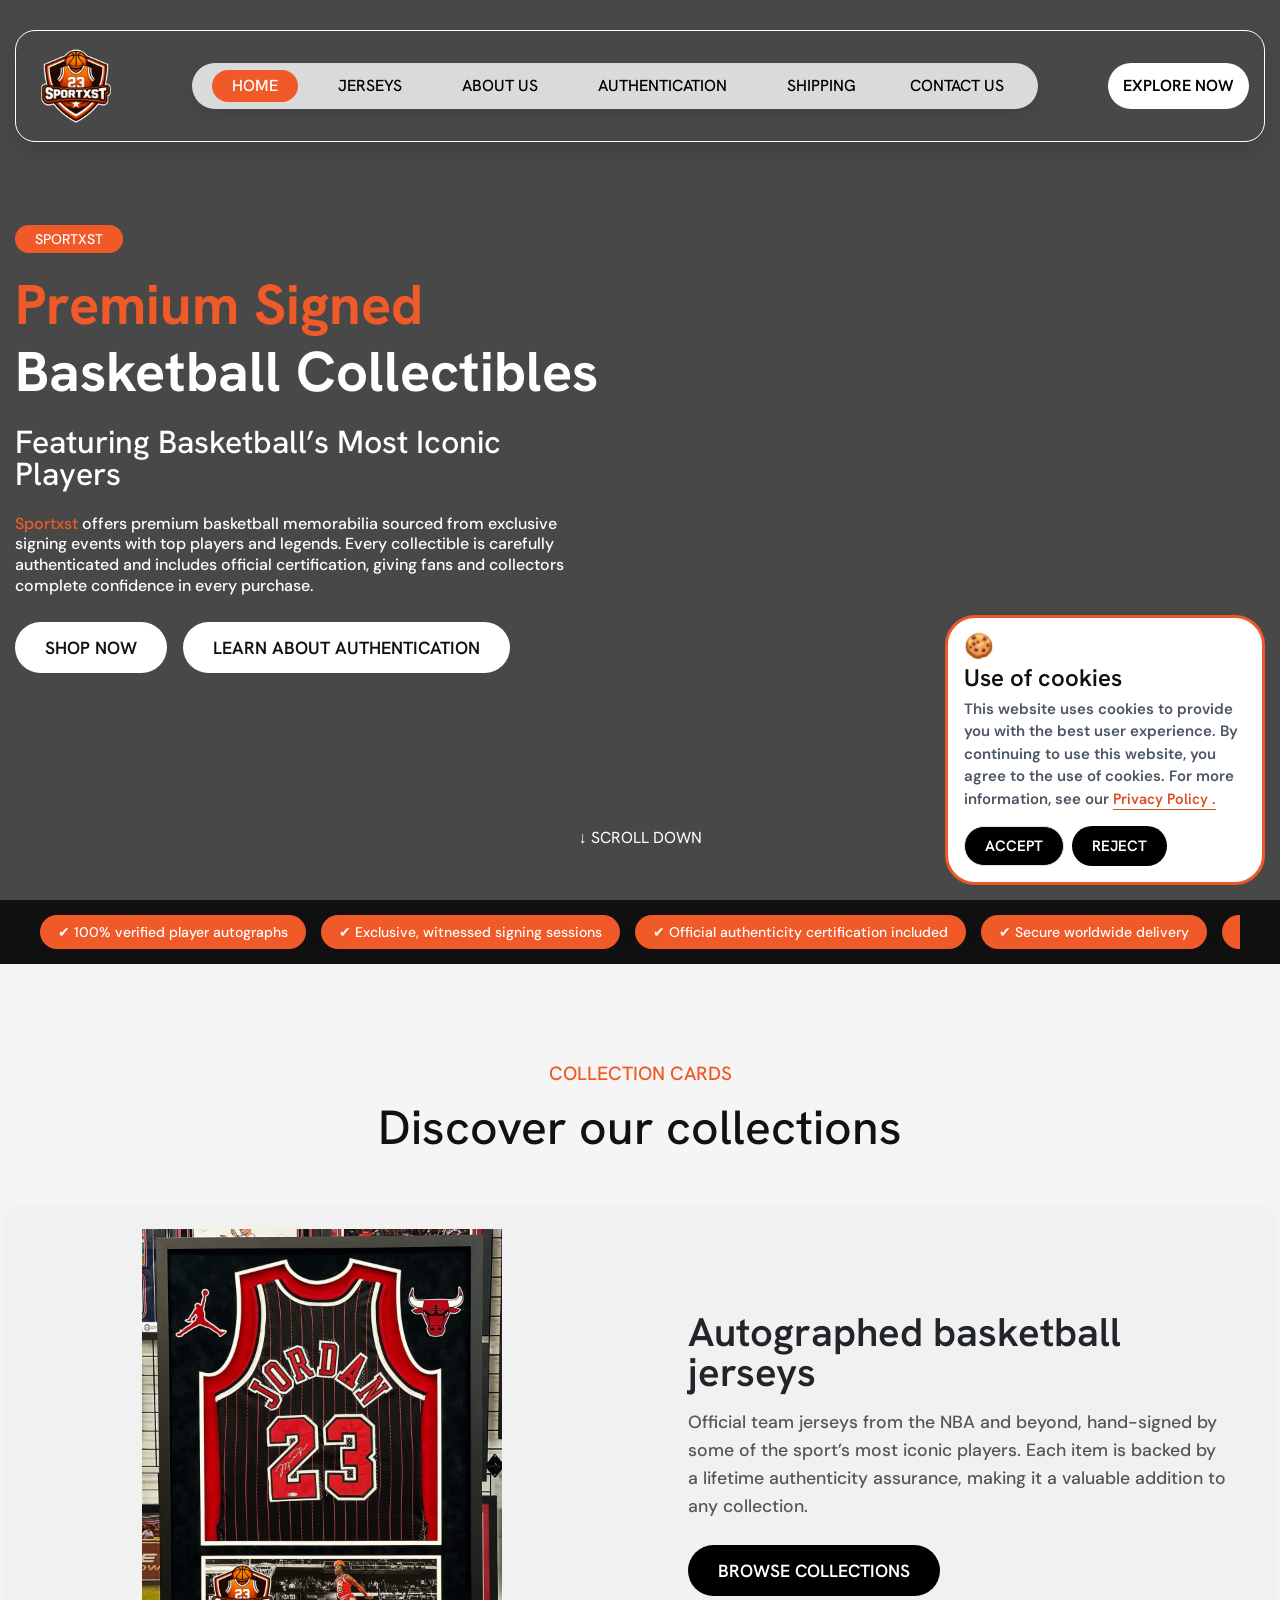
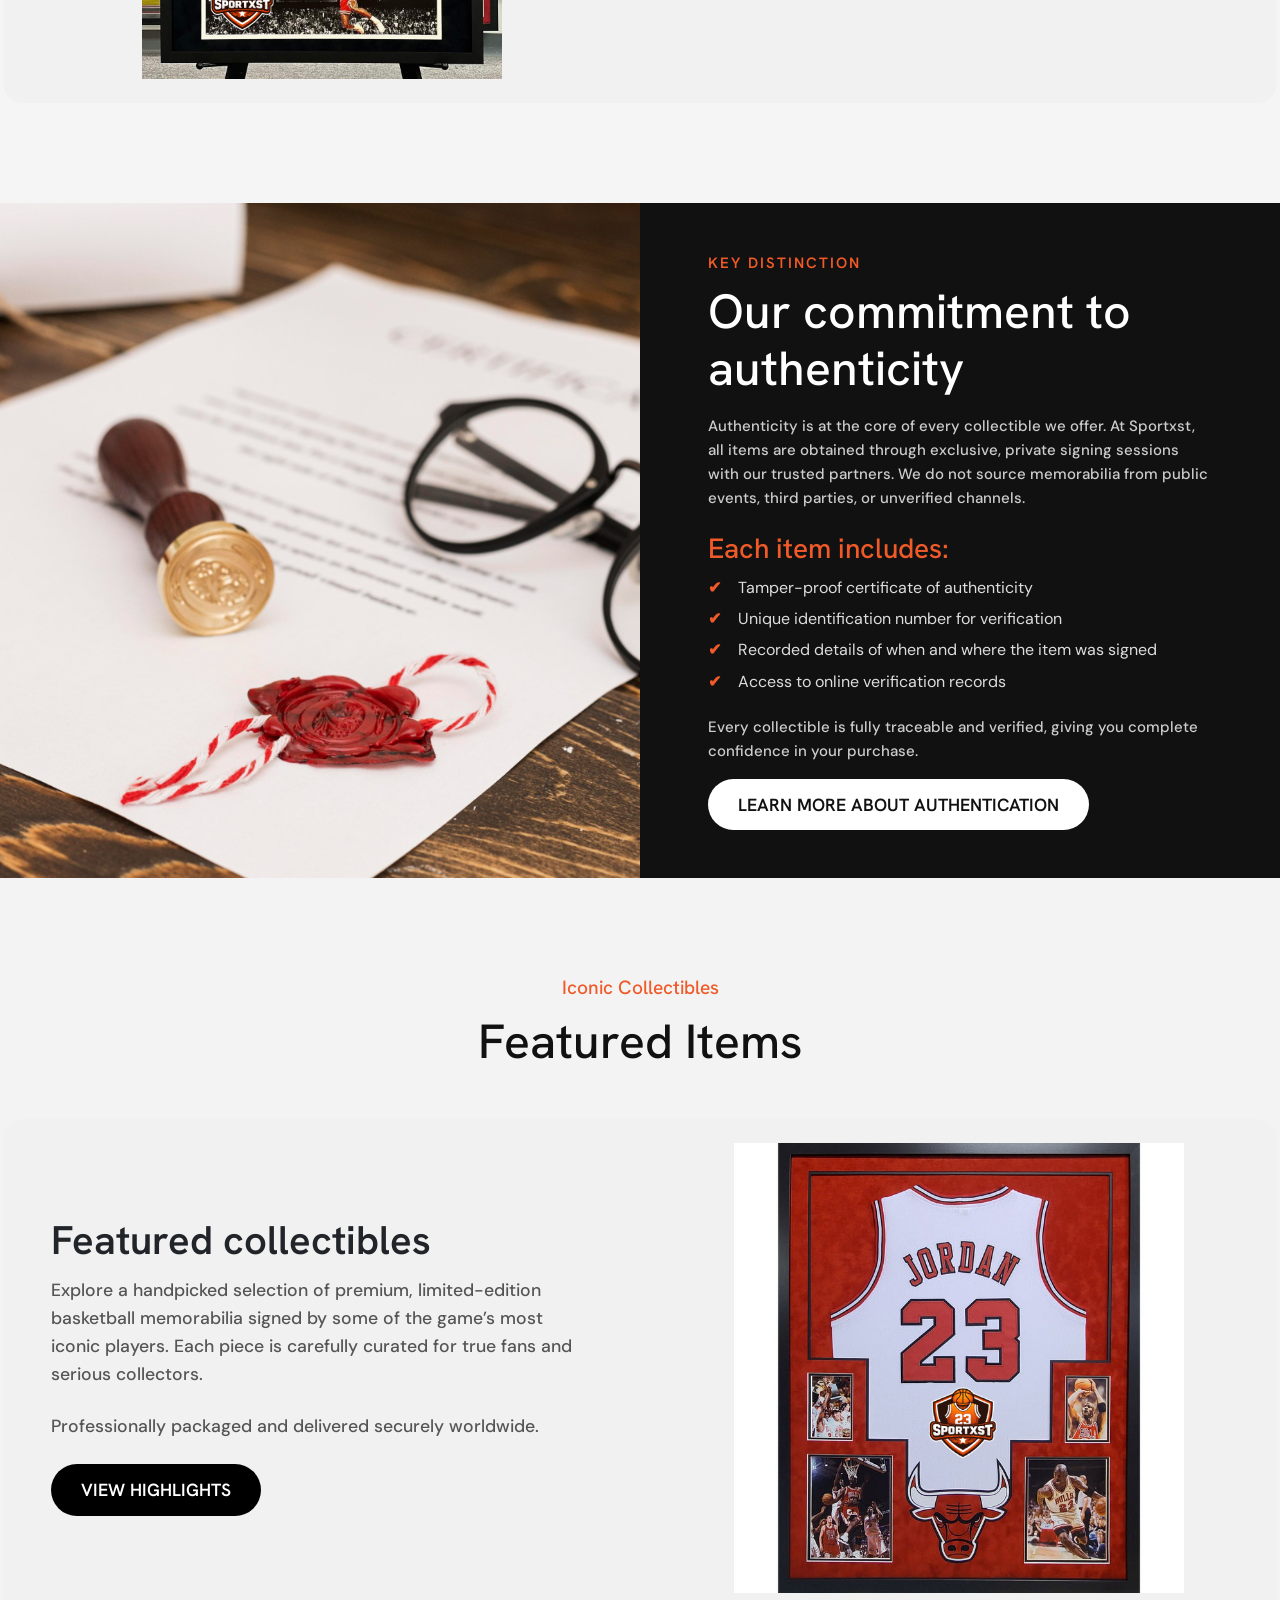
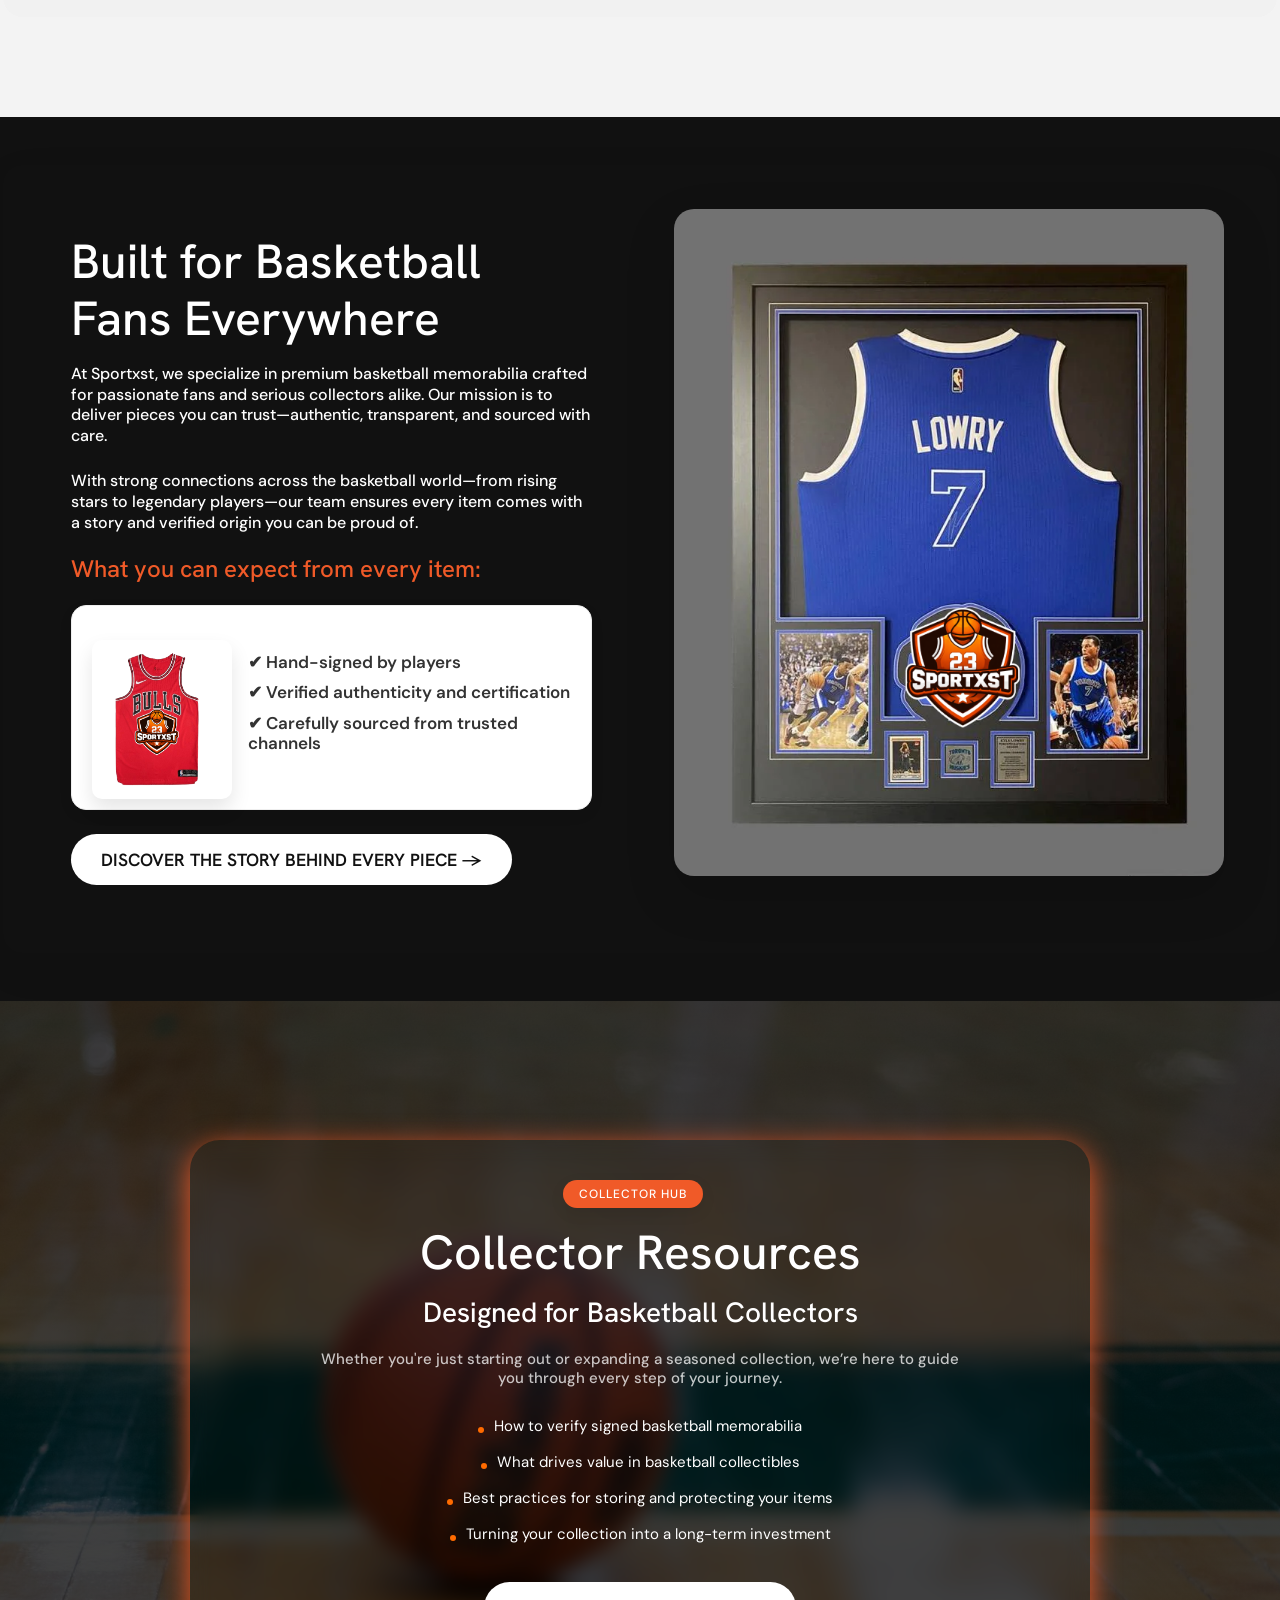
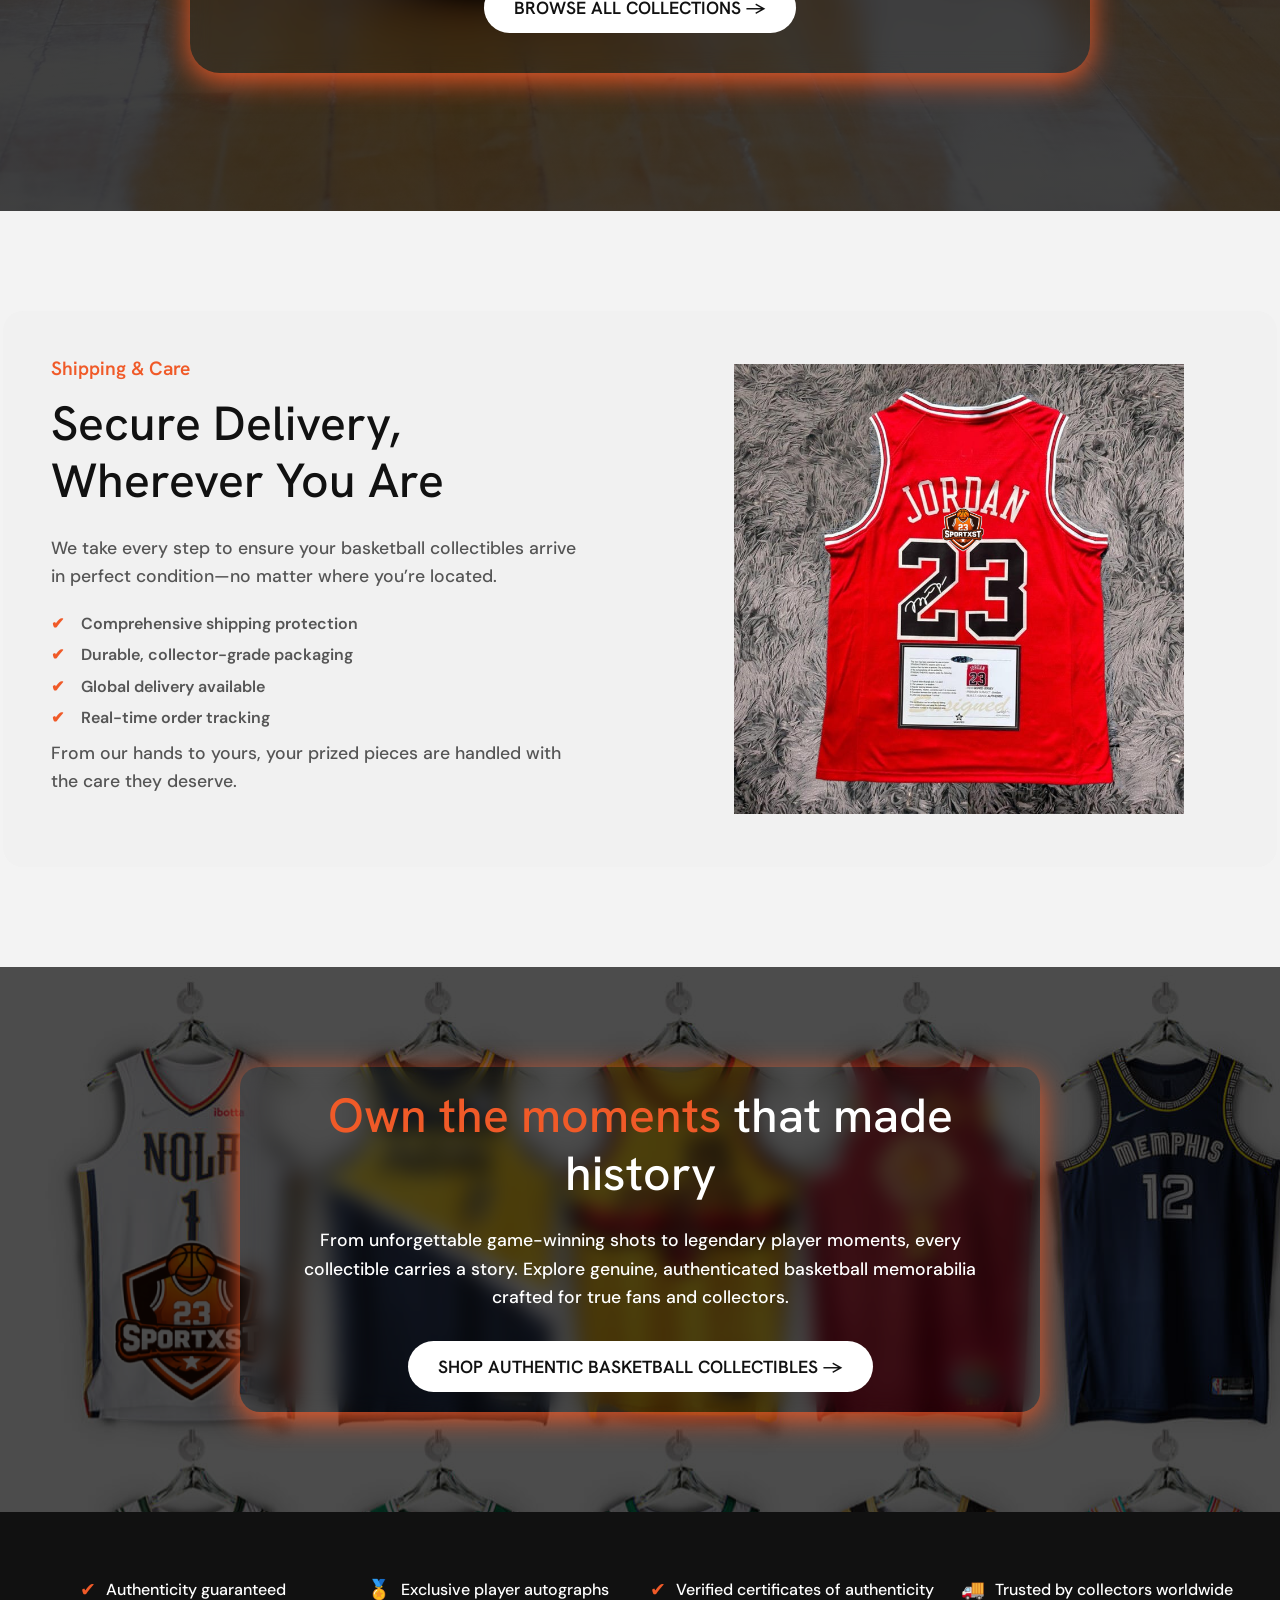
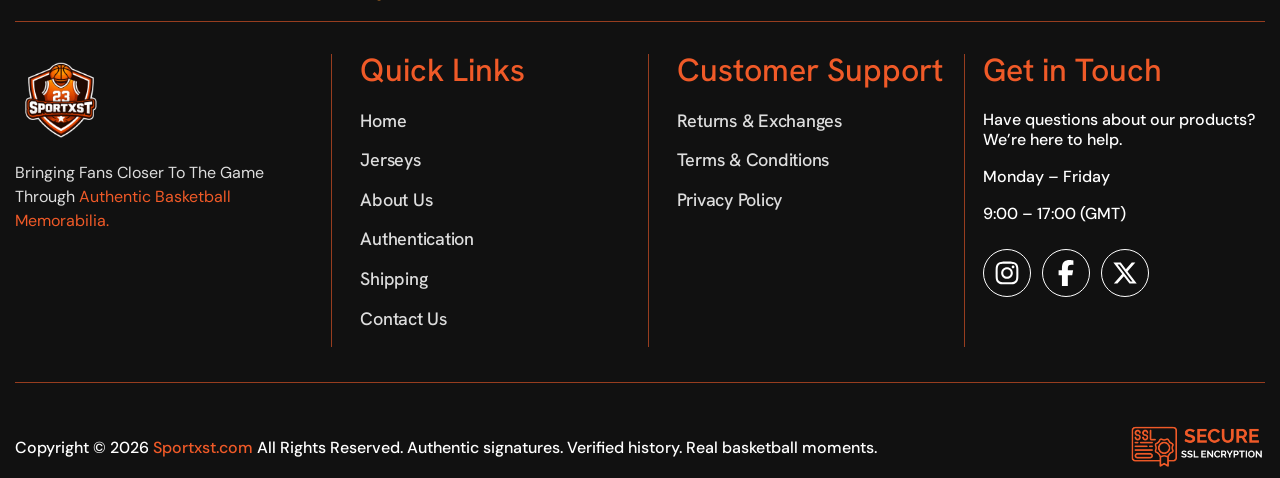
==== index.html @ a75de07a "changes" ====
<!DOCTYPE html>
<html lang="en">

<head>
    <meta charset="UTF-8">
    <meta name="viewport" content="width=device-width, initial-scale=1.0">
    <meta name="robots" content="index, follow">
    <meta name="title" content="SportXST - Premium Basketball Jerseys | Buy NBA & Custom Jerseys Online">
    <meta name="description"
        content="Shop premium basketball jerseys at SportXST. Explore NBA jerseys, custom designs, and high-quality sportswear at affordable prices. Perfect for fans and players.">
    <meta name="keywords"
        content="basketball jerseys, NBA jerseys, custom basketball jerseys, sports jerseys, basketball clothing, buy jerseys online, SportXST">
    <meta name="author" content="SportXST">
    <link rel="stylesheet" href="assets/css/bootstrap.css">
    <link rel="stylesheet" href="assets/css/aos.css">
    <link rel="stylesheet" href="assets/css/style.css">
    <link rel="stylesheet" href="assets/css/responsive.css">
    <link rel="shortcut icon" href="assets/images/favicon.ico" type="image/x-icon">
    <title>SportXST - Premium Basketball Jerseys | Buy NBA & Custom Jerseys Online</title>
</head>

<body>


    <!-- Header Start -->
    <header class="header">
        <div class="container">
            <div class=" header-container d-flex align-items-center justify-content-between">
                <a class="d-flex align-items-center gap-2 header_logo" href="./">
                    <img src="assets/images/logo.png" alt="logo" class="img-fluid">
                </a>
                <div class="nav-pill d-none d-lg-flex align-items-center">
                    <a href="./" class="active">Home</a>
                    <a href="./jerseys">Jerseys</a>
                    <a href="./about-us">About Us</a>
                    <a href="./authentication">Authentication</a>
                    <a href="./shipping">Shipping</a>
                    <a class="btn-touch" href="./contact-us">Contact Us</a>
                </div>
                <div class="d-flex align-items-center gap-2">
                    <a class="btn-outline-custom d-none d-lg-block" href="./jerseys">Explore Now</a>
                    <span class="menu-toggle" onclick="openMenu()">☰</span>
                </div>
                <div id="sidebar" class="sidebar">
                    <div class="close-btn" onclick="closeMenu()">✕</div>
                    <a href="./" class="active">Home</a>
                    <a href="./jerseys">Jerseys</a>
                    <a href="./about-us">About Us</a>
                    <a href="./authentication">Authentication</a>
                    <a href="./shipping">Shipping</a>
                    <a class="./btn-touch w-100 mt-3" href="contact-us">Contact Us</a>
                    <a class="./btn-outline-custom w-100 mt-2" href="/jerseys">Explore Now</a>
                </div>
            </div>
        </div>
    </header>
    <!-- Header End -->

    <!-- Banner Start -->
    <section class="hero py-10 hide">
        <div class="container">
            <div class="hero-content">
                <small>Sportxst</small>
                <h1 data-aos="fade-up" data-aos-duration="1000">
                    <span class="red">Premium signed </span> basketball collectibles
                </h1>
                <h2 class="mb-4" data-aos="fade-up" data-aos-duration="1200">
                    Featuring basketball’s most iconic players
                </h2>
                <p data-aos="zoom-in-up" data-aos-duration="1200">
                    <span class="red">Sportxst </span> offers premium basketball memorabilia sourced from exclusive
                    signing
                    events with top players and legends. Every collectible is carefully authenticated and includes
                    official certification, giving fans and collectors complete confidence in every purchase.
                </p>
                <div class="banner_btns flex flex-column flex-sm-row gap-3 text-center" data-aos="zoom-in-right"
                    data-aos-duration="1500">
                    <a class="butn" href="jerseys">Shop Now</a>
                    <a class="butn" href="authentication">Learn About Authentication </a>
                </div>

            </div>

            <button class="banner_scroll_text" onclick="scrollToNext()">
                <span class="arrow">↓</span> SCROLL DOWN
            </button>
        </div>
    </section>
    <!-- Banner End -->
    <!-- 
    Marquee Section Start -->
    <div class="marquee-section hide" id="next-section">
        <div class="marquee-wrapper">
            <div class="marquee">
                <span class="badge">✔ 100% verified player autographs</span>
                <span class="badge">✔ Exclusive, witnessed signing sessions</span>
                <span class="badge">✔ Official authenticity certification included</span>
                <span class="badge">✔ Secure worldwide delivery</span>

                <span class="badge">✔ 100% verified player autographs</span>
                <span class="badge">✔ Exclusive, witnessed signing sessions</span>
                <span class="badge">✔ Official authenticity certification included</span>
                <span class="badge">✔ Secure worldwide delivery</span>
            </div>
        </div>
    </div>
    <!-- Marquee Section End -->

    <!-- Featured Products Section Start -->
    <section class="featured-products py-10 hide">
        <div class="container">
            <div class="featured-products-content">
                <h3 class="text-center mb-3 badge_heading">
                    <span class="red">
                        COLLECTION CARDS
                    </span>
                </h3>
                <h2 class="section_heading text-center">
                    Discover our collections
                </h2>
                <div class="collection-card row align-items-center mt-5">
                    <div class="col-lg-6 text-center p-4 collection-card-img" data-aos="fade-right"
                        data-aos-duration="1000">
                        <img src="assets/images/home_after_banner.png" alt="Jersey" class="img-fluid jersey-img">
                    </div>
                    <div class="col-lg-6 p-4 p-lg-5" data-aos="fade-left" data-aos-duration="1000">
                        <h3 class="mb-3">
                            Autographed basketball jerseys
                        </h3>
                        <p class="mb-4">
                            Official team jerseys from the NBA and beyond, hand-signed by some of the sport’s most
                            iconic players. Each item is backed by a lifetime authenticity assurance, making it a
                            valuable addition to any collection.
                        </p>
                        <a class="butn black" href="./jerseys">
                            Browse Collections
                        </a>
                    </div>
                </div>
            </div>
        </div>
    </section>
    <!-- Featured Products Section End -->

    <!-- Home Authentication Section Start -->
    <section class="auth-section bg_dark hide">
        <div class="container-fluid">
            <div class="row">
                <div class="col-lg-6 p-0" data-aos="zoom-in" data-aos-duration="1000">
                    <div class="auth-image">
                        <img src="assets/images/authetication_home_img.jpg" alt="Authentication"
                            class="img-fluid w-100">
                    </div>
                </div>

                <div class="col-lg-6 auth-content p-5" data-aos="fade-left" data-aos-duration="1000">
                    <small class="section-tag">KEY DISTINCTION</small>

                    <h2 class="mt-2 mb-3 section_heading text_white">Our commitment to authenticity</h2>

                    <p>
                        Authenticity is at the core of every collectible we offer. At Sportxst, all items are obtained
                        through exclusive, private signing sessions with our trusted partners. We do not source
                        memorabilia from public events, third parties, or unverified channels.
                    </p>

                    <h3 class="mt-4 mb-3 text_theme auth_sec_heading">Each item includes:</h3>

                    <ul class="auth-list">
                        <li>Tamper-proof certificate of authenticity</li>
                        <li>Unique identification number for verification</li>
                        <li>Recorded details of when and where the item was signed</li>
                        <li>Access to online verification records</li>
                    </ul>

                    <p class="mt-4">
                        Every collectible is fully traceable and verified, giving you complete confidence in your
                        purchase.
                    </p>

                    <a href="authentication" class="butn mt-3">
                        Learn More About Authentication
                    </a>
                </div>

            </div>
        </div>
    </section>
    <!-- Home Authentication Section End -->

    <!-- Featured Items Section Start -->
    <section class="featured-items py-10 hide">
        <div class="container">
            <div class="featured-products-content">
                <h3 class="text-center mb-3 badge_heading">
                    <span class="red">
                        Iconic Collectibles
                    </span>
                </h3>
                <h2 class="section_heading text-center">
                    Featured Items
                </h2>
                <div class="collection-card row flex-column-reverse flex-lg-row align-items-center mt-5">
                    <div class="col-lg-6 p-4 p-lg-5" data-aos="fade-right" data-aos-duration="1000">
                        <h3 class="mb-3">
                            Featured collectibles
                        </h3>
                        <p class="mb-4">
                            Explore a handpicked selection of premium, limited-edition basketball memorabilia signed by
                            some of the game’s most iconic players. Each piece is carefully curated for true fans and
                            serious collectors.
                        </p>
                        <p class="mb-4">
                            Professionally packaged and delivered securely worldwide.
                        </p>
                        <a href="./jerseys" class="butn black">
                            View Highlights
                        </a>
                    </div>
                    <div class="col-lg-6 text-center p-4 collection-card-img" data-aos="fade-left"
                        data-aos-duration="1000">
                        <img src="assets/images/home_featured_items.png" alt="Jersey" class="img-fluid jersey-img">
                    </div>

                </div>
            </div>
        </div>
    </section>
    <!-- Featured Items Section End -->

    <!-- Home Built By Section Start -->
    <section class="built-by-section py-5 bg_dark hide">
        <div class="container">
            <div class="fan-card row flex-column-reverse flex-lg-row ">
                <div class="col-lg-6 fan-content p-4 p-lg-5" data-aos="fade-right" data-aos-duration="1000">
                    <h2 class="mb-3 section_heading text_white">Built for Basketball Fans Everywhere</h2>

                    <p class="mb-4 text_white">
                        At Sportxst, we specialize in premium basketball memorabilia crafted for passionate fans and
                        serious collectors alike. Our mission is to deliver pieces you can trust—authentic, transparent,
                        and sourced with care.
                    </p>

                    <p class="mb-4 text_white">
                        With strong connections across the basketball world—from rising stars to legendary players—our
                        team ensures every item comes with a story and verified origin you can be proud of.
                    </p>
                    <h3 class="mb-3 text_theme">What you can expect from every item:</h3>

                    <div class="feature-box mt-4">
                        <div class="flex flex-column flex-md-row gap-3 align-items-center space-evenly">
                            <div class="small-img mt-4">
                                <img src="assets/images/jersey_card3_img.png" class="img-fluid" alt="">
                            </div>
                            <ul>
                                <li>✔ Hand-signed by players</li>
                                <li>✔ Verified authenticity and certification</li>
                                <li>✔ Carefully sourced from trusted channels</li>
                            </ul>
                        </div>
                    </div>

                    <!-- CTA -->
                    <a href="about-us" class="butn mt-4 d-inline-block">
                        Discover the story behind every piece →
                    </a>
                </div>

                <!-- RIGHT IMAGE -->
                <div class="col-lg-6 text-center p-4" data-aos="zoom-in" data-aos-duration="1000">
                    <div class="main-img">
                        <img src="assets/images/home_build_image.png" class="img-fluid" alt="">
                    </div>
                </div>

            </div>
        </div>
    </section>
    <!-- Home Built By Section End -->

    <!-- Home Collection Section Start -->
    <section class="collector-section d-flex hide align-items-center text-center py-10">
        <div class="container">

            <div class="collector-section_content" data-aos="zoom-in" data-aos-duration="1000">
                <span class="badge text_theme badge-custom mb-3">Collector Hub</span>


                <h2 class="section_heading text_white mb-3">Collector Resources</h2>


                <h3 class="section-subtitle mb-4">
                    Designed for Basketball Collectors
                </h3>


                <p class="section-description text_white">
                    Whether you're just starting out or expanding a seasoned collection, we’re here to guide you through
                    every step of your journey.
                </p>


                <ul class="insights-list">
                    <li>How to verify signed basketball memorabilia</li>
                    <li>What drives value in basketball collectibles</li>
                    <li>Best practices for storing and protecting your items</li>
                    <li>Turning your collection into a long-term investment</li>
                </ul>

                <!-- CTA -->
                <a href="jerseys" class="butn mt-4">
                    Browse All Collections →
                </a>
            </div>
        </div>
    </section>
    <!-- Home Collection Section End -->

    <!-- Home Shipping Section Start -->
    <section class="shiping_section py-10 hide">
        <div class="container">
            <div class="featured-products-content">
                <div class="collection-card row flex-column-reverse flex-lg-row align-items-center">
                    <div class="col-lg-6 p-4 p-lg-5" data-aos="fade-right" data-aos-duration="1000">
                        <h3 class=" mb-3 badge_heading">
                            <span class="red">
                                Shipping & Care
                            </span>
                        </h3>
                        <h2 class="section_heading mb-4">
                            Secure Delivery, Wherever You Are
                        </h2>
                        <p class="mb-4">
                            We take every step to ensure your basketball collectibles arrive in perfect condition—no
                            matter where you’re located.
                        </p>
                        <ul class="auth-list">
                            <li>Comprehensive shipping protection</li>
                            <li>Durable, collector-grade packaging </li>
                            <li>Global delivery available </li>
                            <li> Real-time order tracking</li>
                        </ul>
                        <p class="mb-4">
                            From our hands to yours, your prized pieces are handled with the care they deserve.
                        </p>
                    </div>
                    <div class="col-lg-6 text-center p-4 collection-card-img" data-aos="fade-left"
                        data-aos-duration="1000">
                        <img src="assets/images/home_shipping_img.png" alt="Jersey" class="img-fluid jersey-img">
                    </div>

                </div>
            </div>
        </div>
    </section>
    <!-- Home Shipping Section End -->

    <!-- Newsletter Section Start -->
    <section class="newsletter-section hide">
        <div class="container">
            <div class="newsletter_content" data-aos="fade-up" data-aos-anchor-placement="top-bottom">
                <h2 class="section_heading text_white mb-4">
                    <span class="red"> Own the moments </span> that made history
                </h2>

                <p class="newsletter-text text_white">
                    From unforgettable game-winning shots to legendary player moments, every collectible carries a
                    story.
                    Explore genuine, authenticated basketball memorabilia crafted for true fans and collectors.
                </p>

                <a href="./jerseys" class="butn ">
                    Shop Authentic Basketball Collectibles →
                </a>
            </div>
        </div>
    </section>
    <!-- Newsletter Section End -->

    <!-- Footer Start -->
    <footer class="site-footer pt-5">
        <div class="container">
            <div class="footer-content">
                <div class="footer-features">
                    <div class="feature-item">
                        <span>✔</span>
                        <p>Authenticity guaranteed</p>
                    </div>
                    <div class="feature-item">
                        <span>🏅</span>
                        <p>Exclusive player autographs</p>
                    </div>
                    <div class="feature-item">
                        <span>✔</span>
                        <p>Verified certificates of authenticity</p>
                    </div>
                    <div class="feature-item">
                        <span>🚚</span>
                        <p>Trusted by collectors worldwide</p>
                    </div>
                </div>
                <div class="footer-top">
                    <div class="footer-logo">
                        <a href="./" class="bg_center_contain"></a>
                        <p class="text_theme mt-2 footer_logo_text">
                            Bringing fans closer to the game through <span class="red">authentic basketball
                                memorabilia.</span>
                        </p>
                    </div>
                    <div class="footer-links">
                        <h3>
                            Quick Links
                        </h3>
                        <ul>
                            <li> <a href="./" class="active">Home</a></li>
                            <li><a href="./jerseys">Jerseys</a></li>
                            <li><a href="./about-us">About Us</a></li>
                            <li><a href="./authentication">Authentication</a></li>
                            <li><a href="./shipping">Shipping</a></li>
                            <li><a href="./contact-us">Contact Us</a></li>
                        </ul>
                    </div>
                    <div class="footer-links">
                        <h3>
                            Customer Support
                        </h3>
                        <ul>
                            <li><a href="./returns-policy">Returns & Exchanges</a></li>
                            <li><a href="./terms-conditions">Terms & Conditions </a></li>
                            <li><a href="./privacy-policy">Privacy Policy</a></li>
                        </ul>
                    </div>
                    <div class="footer-contact">
                        <h3>
                            Get in Touch
                        </h3>
                        <p class="mb-3">
                            Have questions about our products? We’re here to help.
                        </p>
                        <p class="mb-3">
                            Monday – Friday
                        </p>
                        <p class="mb-3">
                            9:00 – 17:00 (GMT)
                        </p>

                        <div class="social-icons mt-4">
                            <ul>
                                <li><a href="#"><svg xmlns="http://www.w3.org/2000/svg" viewBox="0 0 448 512">
                                            <path
                                                d="M224.1 141c-63.6 0-114.9 51.3-114.9 114.9s51.3 114.9 114.9 114.9S339 319.5 339 255.9 287.7 141 224.1 141zm0 189.6c-41.1 0-74.7-33.5-74.7-74.7s33.5-74.7 74.7-74.7 74.7 33.5 74.7 74.7-33.6 74.7-74.7 74.7zm146.4-194.3c0 14.9-12 26.8-26.8 26.8-14.9 0-26.8-12-26.8-26.8s12-26.8 26.8-26.8 26.8 12 26.8 26.8zm76.1 27.2c-1.7-35.9-9.9-67.7-36.2-93.9-26.2-26.2-58-34.4-93.9-36.2-37-2.1-147.9-2.1-184.9 0-35.8 1.7-67.6 9.9-93.9 36.1s-34.4 58-36.2 93.9c-2.1 37-2.1 147.9 0 184.9 1.7 35.9 9.9 67.7 36.2 93.9s58 34.4 93.9 36.2c37 2.1 147.9 2.1 184.9 0 35.9-1.7 67.7-9.9 93.9-36.2 26.2-26.2 34.4-58 36.2-93.9 2.1-37 2.1-147.8 0-184.8zM398.8 388c-7.8 19.6-22.9 34.7-42.6 42.6-29.5 11.7-99.5 9-132.1 9s-102.7 2.6-132.1-9c-19.6-7.8-34.7-22.9-42.6-42.6-11.7-29.5-9-99.5-9-132.1s-2.6-102.7 9-132.1c7.8-19.6 22.9-34.7 42.6-42.6 29.5-11.7 99.5-9 132.1-9s102.7-2.6 132.1 9c19.6 7.8 34.7 22.9 42.6 42.6 11.7 29.5 9 99.5 9 132.1s2.7 102.7-9 132.1z">
                                            </path>
                                        </svg></a></li>
                                <li><a href="#"><svg xmlns="http://www.w3.org/2000/svg" viewBox="0 0 320 512">
                                            <path
                                                d="M80 299.3V512H196V299.3h86.5l18-97.8H196V166.9c0-51.7 20.3-71.5 72.7-71.5c16.3 0 29.4 .4 37 1.2V7.9C291.4 4 256.4 0 236.2 0C129.3 0 80 50.5 80 159.4v42.1H14v97.8H80z">
                                            </path>
                                        </svg></a></li>
                                <li><a href="#"><svg xmlns="http://www.w3.org/2000/svg" viewBox="0 0 512 512">
                                            <path
                                                d="M389.2 48h70.6L305.6 224.2 487 464H345L233.7 318.6 106.5 464H35.8L200.7 275.5 26.8 48H172.4L272.9 180.9 389.2 48zM364.4 421.8h39.1L151.1 88h-42L364.4 421.8z">
                                            </path>
                                        </svg></a></li>
                            </ul>
                        </div>
                    </div>
                </div>
                <div class="footer-bottom">
                    <p>Copyright © 2026 <span class="red">Sportxst.com</span> All Rights Reserved. Authentic signatures.
                        Verified history. Real basketball moments.</p>
                    <div class="ssl_logo">
                        <div class="ssl_logo_inner bg-contain" style="background-image: url(assets/images/ssl.png);">
                        </div>
                    </div>
                </div>
            </div>
        </div>
    </footer>
    <!-- Footer End -->


    <div class="loader" id="loader">
        <div class="spinner"></div>
        <div class="loader_img" style="background-image: url(assets/images/logo.png);"></div>
    </div>


    <div class="card cookie-alert">
        <div class="card-body">
            <h5 class="card-title">&#x1F36A;</h5>
            <h5 class="card-title"> Use of cookies</h5>
            <p class="card-text">This website uses cookies to provide you with the best user experience. By continuing
                to use this website, you agree to the use of cookies. For more information, see our <a
                    href="privacy-policy"> Privacy Policy .</a></p>

            <div class="btn-toolbar justify-content-start gap-2">
                <a href="javascript:void(0)" class="butn black border accept-cookies">Accept</a>
                <a href="javascript:void(0)" class="butn black reject-cookies">Reject</a>
            </div>
        </div>
    </div>



    <script src="assets/js/jquery.js"></script>
    <script src="assets/js/aos.js"></script>
    <script src="assets/js/bootstrap.js"></script>
    <script src="assets/js/index.js"></script>
</body>

</html>
---- assets/css/style.css ----
@import url('https://fonts.googleapis.com/css2?family=DM+Sans:ital,opsz,wght@0,9..40,100..1000;1,9..40,100..1000&display=swap');

@import url('https://fonts.googleapis.com/css2?family=Hanken+Grotesk:ital,wght@0,100..900;1,100..900&display=swap');

/* Global CSS Start */
html {
    font-size: 1rem;
}

* {
    padding: 0;
    margin: 0;
    box-sizing: border-box;
}

html {
    scroll-behavior: smooth;
}

body {
    font-family: "DM Sans", sans-serif;
    padding: 0;
    margin: 0;
    word-break: break-word;
    background-color: #f3f3f3;
}

h1,
h2,
h3,
h4,
h5,
h6 {
    font-family: "Hanken Grotesk", sans-serif;
    margin: 0;
    line-height: 1;
}

p {
    line-height: 1.3;
    padding: 0;
    margin: 0;
    font-family: "DM Sans", sans-serif;
    font-weight: 500;
}

ul {
    list-style-type: none;
    margin: 0;
    padding: 0;
}

ul li {
    line-height: 1.2;
    margin-bottom: 0.1875rem;
}

a {
    display: inline-block;
    text-decoration: none;
    font-family: "Hanken Grotesk", sans-serif;
}

button,
textarea,
input {
    font-family: "DM Sans", sans-serif;
}

input {
    font-family: "DM Sans", sans-serif;
}

img {
    max-width: 100%;
    object-fit: cover;
    width: 100%;
}

.container {
    width: 100%;
    max-width: 90rem;
    margin: 0 auto;
    padding: 0 0.9375rem;
}


.py-7 {
    padding: 4.375rem 0;
}

.pt-7 {
    padding-top: 4.375rem;
}

.pb-7 {
    padding-bottom: 4.375rem;
}

.py-10 {
    padding: 6.25rem 0;
}

.pb-10 {
    padding-bottom: 6.25rem;
}

.pt-10 {
    padding-top: 6.25rem;
}

.inline-flex {
    display: inline-flex;
}

.flex {
    display: flex;
}

.flex-column {
    flex-direction: column;
}

.space-between {
    justify-content: space-between;
}

.space-evenly {
    justify-content: space-evenly;
}

.justify-center {
    justify-content: center;
}

.align-center {
    align-items: center;
}

.wrap {
    flex-wrap: wrap;
}

.text-center {
    text-align: center;
}

.text-right {
    text-align: right;
}

.m-0-auto {
    margin: 0 auto
}

.bg-center {
    background-position: center;
}

.bg-cover {
    background-size: cover;
}

.bg-contain {
    background-size: contain;
}

.bg-no-repeat {
    background-repeat: no-repeat;
}

.w-100 {
    width: 100%;
}

.h-100 {
    height: 100%;
}

.align-end {
    align-items: flex-end;
}

.bg-0-0 {
    background-position: 0% 0%;
}

/* Global CSS End */

/* Website Scrollbar CSS  */
::-webkit-scrollbar {
    width: 0.625rem;
}

::-webkit-scrollbar-track {
    background: #fff;
}

::-webkit-scrollbar-thumb {
    background: #f05a28;
    border-radius: 0.625rem;
}

::-webkit-scrollbar-thumb:hover {
    background: #f05a28;
}

/* Website Scrollbar CSS  */

/* Section Heading CSS Start */
.section_heading {
    color: #111;
    font-size: 3rem;
    line-height: 1.2;
}

span.red {
    color: #f05a28;
}

.bg_dark {
    background-color: #111;
}

.text_white {
    color: #fff;
}

.text_theme {
    color: #f05a28;
}

.hide {
    overflow: hidden;
}

/* Section Heading CSS End */

/* Button CSS Start */

/* Button CSS Start */
.butn {
    position: relative;
    z-index: 2;
    vertical-align: middle;
    display: inline-flex;
    border: none;
    text-align: center;
    background-color: #fff;
    color: #111;
    font-size: 1.1rem;
    font-weight: 600;
    text-transform: uppercase;
    line-height: 1.2;
    padding: 0.9375rem 1.875rem;
    overflow: hidden;
    align-items: center;
    border-radius: 1.875rem;
    justify-content: center;
}

.butn.black {
    background-color: #000;
    color: #fff;
}

.butn::after,
.butn::before {
    content: "";
    display: block;
    width: 3.125rem;
    height: 3.125rem;
    transform: translate(-50%, -50%);
    position: absolute;
    border-radius: 50%;
    z-index: -1;
    background-color: #f25f2e;
    transition: 1s ease;
}

.butn.black::after,
.butn.black::before {
    background-color: #f05a28;

}

.butn::before {
    top: -2em;
    left: -2em;
}

.butn::after {
    left: calc(100% + 2em);
    top: calc(100% + 2em);
}

.butn:hover {
    color: #fff;
    box-shadow: none;
}

.butn.black:hover {
    color: #fff;
    box-shadow: none;
}

.butn:hover::after,
.butn:hover::before {
    height: 35.625rem;
    width: 35.625rem;
}

/* Button CSS End*/

/* Header CSS Start */
.header {
    position: fixed;
    top: 0;
    left: 0;
    width: 100%;
    z-index: 1000;
}

.header-container {
    border-radius: 1.25rem;
    padding: 0.625rem 0.9375rem;
    margin: 1.875rem auto;
    box-shadow: 0 0.625rem 1.5625rem rgba(0, 0, 0, 0.1);
    position: relative;
    z-index: 10;
    border: 0.0625rem solid #fff;
    background: transparent;
    backdrop-filter: blur(0.625rem);
}
.header-container.scrolled {
    background: rgba(0, 0, 0, 0.95);
    backdrop-filter: blur(0rem);
    border: 0.0625rem solid #f05a28;
    box-shadow: 0 0.625rem 1.875rem rgba(0,0,0,0.6);
}
.header_logo img {
    max-width: 5.625rem;
}

.logo-box {
    width: 2.1875rem;
    height: 2.1875rem;
    background: white;
    border-radius: 0.5rem;
    display: flex;
    align-items: center;
    justify-content: center;
    font-weight: bold;
}

.nav-pill {
    background: rgba(255, 255, 255, 0.8);
    backdrop-filter: blur(0.5rem);
    border-radius: 3.125rem;
    padding: 0.3125rem 0.625rem;
    box-shadow: 0 0.3125rem 0.9375rem rgba(0, 0, 0, 0.1);
}

.nav-pill a {
    margin: 0 0.625rem;
    text-decoration: none;
    color: #000;
    font-size: 1rem;
    font-family: "Hanken Grotesk", sans-serif;
    text-transform: uppercase;
    font-weight: 500;
    padding: 0.25rem 1.25rem;
    border-radius: 3.125rem;
    transition: all 0.3s ease;
}

.nav-pill a:hover {
    color: #f05a28;
}

.nav-pill a.active {
    background: #f05a28;
    color: #fff;
}

.nav-pill .btn-touch {
    background: transparent;
    color: #000;
    padding: 0.375rem 0.875rem;
    border-radius: 3.125rem;
    font-size: 1rem;
    font-weight: 500;
    text-transform: uppercase;
    transition: all 0.3s ease;
}

.btn-outline-custom {
    border: none;
    border-radius: 3.125rem;
    padding: 0.6875rem 0.9375rem;
    background: #fff;
    color: #000;
    font-weight: 600;
    text-transform: uppercase;
    transition: all 0.3s ease-in-out;
}

.btn-outline-custom:hover {
    background: #f05a28;
    color: #fff;
}

.btn-black {
    background: black;
    color: white;
    border-radius: 3.125rem;
    padding: 0.3125rem 0.9375rem;
    font-size: 0.875rem;
    border: none;
}

/* Hamburger */
.menu-toggle {
    display: none;
    font-size: 1.5rem;
    cursor: pointer;
    color: #fff;
}

/* Sidebar */
.sidebar {
    position: fixed;
    top: 0;
    right: -150%;
    width: 100%;
    height: 100vh;
    background: white;
    padding: 1.25rem;
    transition: 0.3s ease;
    z-index: 2000;
    overflow-y: auto;
}

.sidebar.active {
    right: 0;
}

.sidebar a {
    display: block;
    margin: 0.625rem 0;
    text-decoration: none;
    color: #000;
    font-weight: 500;
    text-transform: uppercase;
    padding: 0.625rem 0.875rem;
    border-radius: 3.125rem;
    transition: all 0.3s ease;
}

.sidebar a:hover {
    color: #f05a28;
    background: rgba(240, 90, 40, 0.08);
}

.sidebar a.active {
    background: #f05a28;
    color: #fff;
}

.close-btn {
    font-size: 1.375rem;
    cursor: pointer;
    text-align: right;
    margin-bottom: 1.25rem;
}

/* Header CSS End */

/* Banner CSS Start */
.hero {
    height: 100vh;
    background: url('https://images.unsplash.com/photo-1546519638-68e109498ffc') center/cover no-repeat;
    position: relative;
    color: white;
    display: flex;
    align-items: center;
    position: relative;
}

.banner_scroll_text {
    position: absolute;
    bottom: 3.125rem;
    left: 50%;
    transform: translateX(-50%);
    background: transparent;
    color: #fff;
    border: none;
    font-family: "Hanken Grotesk", sans-serif;
}

.banner_content p {
    max-width: 50rem;
    line-height: 1.6;
    font-size: 1rem;
}

.hero-content small {
    padding: 0.3125rem 1.25rem;
    background: #f25f2e;
    border-radius: 2.5rem;
}

.hero::before {
    content: "";
    position: absolute;
    top: 0;
    left: 0;
    width: 100%;
    height: 100%;
    background: rgba(0, 0, 0, 0.7);
}

.hero-content {
    position: relative;
    z-index: 2;
    max-width: 36.5rem;
}

.hero-content small {
    padding: 0.3125rem 1.25rem;
    background: #f05a28;
    border-radius: 2.5rem;
    color: #fff;
    font-weight: 500;
    text-transform: uppercase;
}

.hero h1 {
    font-size: 3.5rem;
    font-weight: 700;
    margin: 1.25rem 0;
    line-height: 1.2;
    text-transform: capitalize;
}

.hero h2 {
    text-transform: capitalize;
}

.hero p {
    font-size: 1rem;
    opacity: 0.8;
    margin-bottom: 1.5625rem;
}

.btn-primary-custom {
    background: #f05a28;
    border: none;
    padding: 0.75rem 1.75rem;
    border-radius: 3.125rem;
    font-weight: 600;
    color: white;
    transition: 0.3s;
}

.btn-primary-custom:hover {
    background: #d94e1f;
}

.scroll-text {
    background: transparent;
    border: none;
    font-size: 0.875rem;
    letter-spacing: 0.125rem;
    cursor: pointer;
    margin-top: 2.5rem;
    display: flex;
    align-items: center;
    gap: 0.5rem;
    color: black;
}

/* Arrow animation */
.scroll-text .arrow {
    display: inline-block;
    animation: bounce 1.2s infinite;
    font-size: 1.125rem;
}

/* Keyframes for jump effect */
@keyframes bounce {

    0%,
    100% {
        transform: translateY(0);
    }

    50% {
        transform: translateY(0.5rem);
    }
}


/* Banner CSS End */



/* Marquee Section CSS Start */
.marquee-section {
    display: flex;
    justify-content: center;
    background: #111;
}

.marquee-wrapper {
    max-width: 75rem;
    width: 100%;
    overflow: hidden;
    padding: 0.9375rem 0;

    position: relative;
}

/* Scrolling track */
.marquee {
    display: flex;
    width: max-content;
    animation: scrollMarquee 18s linear infinite;
}

/* Badge style */
.badge {
    background: #f05a28;
    border-radius: 3.125rem;
    padding: 0.625rem 1.125rem;
    margin-right: 0.9375rem;
    font-size: 0.875rem;
    font-weight: 500;
    white-space: nowrap;
    box-shadow: 0 0.3125rem 0.9375rem rgba(0, 0, 0, 0.08);
}


@keyframes scrollMarquee {
    0% {
        transform: translateX(0);
    }

    100% {
        transform: translateX(-50%);
    }
}

/* Marquee Section CSS Start */

/* Featured Section CSS Start */
.featured-products {
    background: #f5f5f5;
}


.collection-card {
    background: #f1f1f1;
    border-radius: 1.25rem;
    overflow: hidden;
}

.collection-card h3 {
    font-weight: 600;
    font-size: 2.5rem;
}
h3.badge_heading {
    font-size: 1.2rem;
}
.collection-card p {
    color: #555;
    font-size: 1.1rem;
    line-height: 1.6;
}


.jersey-img {
    max-height: 28.125rem;
    object-fit: contain;
}

/* Featured Section CSS End */

/* Home Authentication Section CSS Start */

.auth-image img {
    height: 100%;
    object-fit: cover;
}


.auth-content {
    max-width: 37.5rem;
    margin: 0 auto;
}


.section-tag {
    color: #f05a28;
    letter-spacing: 0.125rem;
    font-size: 0.9375rem;
    text-transform: uppercase;
    font-family: "Hanken Grotesk", sans-serif;
    font-weight: 600;
}

.auth-content p {
    color: #ccc;
    line-height: 1.6;
    font-size: 0.9375rem;
}


.auth-list {
    list-style: none;
    padding: 0;
}

.auth-list li {
    position: relative;
    padding-left: 1.875rem;
    margin-bottom: 0.75rem;
    color: #ddd;
    text-align: left;
}


.auth-list li::before {
    content: "✔";
    position: absolute;
    left: 0;
    top: 0;
    color: #f05a28;
    font-weight: bold;
}


.auth-content .btn {
    background: #fff;
    color: #000;
    font-weight: 600;
}

.auth-image {
    height: 100%;
}

/* Home Authentication Section CSS End */

/* Home Built Section CSS Start */

.fan-card {
    border-radius: 1.25rem;
    padding: 1.25rem;
    box-shadow: 0 0.9375rem 2.5rem rgba(0, 0, 0, 0.08);
}



.feature-box {
    background: #fff;
    border-radius: 0.9375rem;
    padding: 0.625rem 1.25rem;
    border: 0.0625rem solid #eee;
    box-shadow: 0 0.3125rem 0.9375rem rgba(0, 0, 0, 0.05);
}

.feature-box ul {
    list-style: none;
    padding: 0;
    margin: 0;
}

.feature-box li {
    margin-bottom: 0.625rem;
    font-size: 1.0625rem;
    color: #333;
    font-weight: 600;
}


.small-img img {
    max-width: 9.375rem;
    border-radius: 0.625rem;
    box-shadow: 0 0.625rem 1.25rem rgba(0, 0, 0, 0.1);
}

.main-img {
    height: 100%;
}

.built-by-section .main-img img {
    border-radius: 1.25rem;
    object-fit: cover;
    box-shadow: 0 1.25rem 3.125rem rgba(0, 0, 0, 0.15);
}

.built-by-section .main-img img {
    max-width: 34.375rem;
}
.fan-content h3 {
    font-size: 1.5rem;
}
/* Home Built Section CSS End */


/* Home Collection CSS Start */
.collector-section {
    min-height: 90vh;
    padding: 5rem 1.25rem;
    background: linear-gradient(rgba(0, 0, 0, 0.75),
            rgba(0, 0, 0, 0.75)),
        url('../images/home_collector_resources.jpg') center/cover no-repeat;
    color: #fff;
}

.badge-custom {
    background: #f05a28;
    color: #fff;
    padding: 0.5rem 1rem;
    font-size: 0.75rem;
    letter-spacing: 0.0625rem;
    border-radius: 3.125rem;
    text-transform: uppercase;
}

.section-description {
    max-width: 40.625rem;
    margin: 0 auto 1.5625rem;
    font-size: 0.9375rem;
    opacity: 0.75;
}

.insights-list {
    list-style: none;
    padding: 0;
    margin: 0 auto;
    max-width: 32.5rem;
    text-align: left;
}

.insights-list li {
    display: flex;
    align-items: center;
    gap: 0.625rem;
    margin-bottom: 0.75rem;
    font-size: 0.9375rem;
    line-height: 1.6;
    justify-content: center;
}

.insights-list li::before {
    content: "";
    width: 0.375rem;
    height: 0.375rem;
    margin-top: 0.5rem;
    background-color: #ff6b00;
    border-radius: 50%;
    flex-shrink: 0;
}

/* Button */
.btn-outline-light {
    border-radius: 1.875rem;
    padding: 0.625rem 1.375rem;
    transition: 0.3s ease;
}

.btn-outline-light:hover {
    background: #ff6b00;
    border-color: #ff6b00;
    color: #fff;
}

.collector-section_content {
    max-width: 56.25rem;
    margin: 0 auto;
    background: transparent;
    backdrop-filter: blur(0.625rem);
    padding: 2.5rem 1.25rem;
    border-radius: 1.875rem;
    box-shadow: #f05a28 0rem 0.4375rem 1.8125rem 0rem;
}

.shiping_section .auth-list li {
    color: #555555;
    font-weight: 600;
}

/* Home Collectiob CSS End */


/* Newsletter CSS Start */
.newsletter-section {
    padding: 6.25rem 0;
    text-align: center;
    background-image: url(../images/newsletter_bg.png);
    background-color: rgba(0, 0, 0, 0.7);
    background-blend-mode: multiply;
}

.newsletter-title {
    font-size: 3rem;
    font-weight: 700;
    margin-bottom: 1.25rem;
}

.newsletter-text {
    font-size: 1.1rem;
    max-width: 43.75rem;
    margin: 0 auto 1.875rem auto;
    line-height: 1.6;
}

.newsletter_content {
    max-width: 50rem;
    margin: 0 auto;
    background-color: transparent;
    backdrop-filter: blur(0.625rem);
    padding: 1.25rem;
    box-shadow: #f05a28 0rem 0.4375rem 1.8125rem 0rem;
    border-radius: 1.25rem;
}

/* Newsletter CSS End */

/* footer start  */
.footer-features {
    display: grid;
    grid-template-columns: repeat(4, 1fr);
    gap: 1rem;
    border-bottom: 0.0625rem solid rgb(240, 90, 40, 60%);
    padding: 1rem 1.5rem;
    margin-bottom: 2rem;
    align-items: center;
    text-align: center;
}

.footer-features .feature-item {
    display: flex;
    align-items: center;
    justify-content: center;
    gap: 0.6rem;
}

.footer-features span {
    color: #f05a28;
    font-size: 1.2rem;
}

.footer-features p {
    margin: 0;
    font-size: 1rem;
    color: #fff;
    font-weight: 500;
}

.site-footer {
    color: #fff;
    background: #111;
}

.footer-logo p {
    font-size: 1rem;
    color: #ffffffdb;
    font-weight: 400;
    margin: 0;
    text-transform: capitalize;
    line-height: 1.5;
}

.footer-logo a {
    background-image: url("../images/logo.png");
    background-size: contain;
    background-repeat: no-repeat;
    width: 15.625rem;
    height: 5.75rem;
}


.footer-top {
    display: grid;
    grid-template-columns: repeat(4, 1fr);
    grid-gap: 0.9375rem;
}

.footer-top h5 {
    font-size: 1.25rem;
    margin-bottom: 1.875rem;
}

.footer-links {
    padding-left: 1.75rem;
    border-left: 0.0625rem solid rgb(240 90 40/60%);
}

.footer-contact {
    padding-left: 1.125rem;
    border-left: 0.0625rem solid rgb(240 90 40/60%);
}

.footer-links li a,
.footer-contact li {
    color: #ffffffdb;
    font-size: 1.125rem;
    font-weight: 500;
    line-height: 1.2;
    letter-spacing: -0.015rem;
    margin-bottom: 0.9375rem;
    transition: all 0.2s linear;
}

.footer-links li a:hover,
.footer-contact li:hover {
    color: #f05a28;
}

.footer-contact li i {
    margin-right: 0.625rem;
}

.footer-bottom {
    display: flex;
    flex-wrap: wrap;
    justify-content: space-between;
    align-items: center;
    border-top: 0.0625rem solid rgb(240 90 40/60%);
    padding-top: 2.1875rem;
    margin-top: 2.1875rem;
}

.footer-bottom p {
    color: #fff;
}

.social-icons ul {
    display: flex;
    flex-wrap: wrap;
    justify-content: space-between;
    max-width: 10.375rem;
}

.social-icons li a {
    width: 3rem;
    height: 3rem;
    border-radius: 50%;
    border: 0.0625rem solid #fff;
    display: inline-flex;
    justify-content: center;
    align-items: center;
    font-size: 1.375rem;
    transition: all 0.2s linear;
    padding: 0.625rem;
}

.social-icons li a:hover {
    transform: translateY(-0.25rem);
    border: 0.0625rem solid #f05a28;
}

.social-icons li a:hover svg {
   fill: #f05a28;
}

.footer-top h3 {
    font-size: 2rem;
    font-weight: 500;
    margin-bottom: 1.5rem;
    color: #f05a28;
}

.ssl_logo {
    height: 3.75rem;
    width: 8.75rem;
}

.ssl_logo_inner {
    height: 100%;
    width: 100%;
}

.social-icons li a svg {
    height: 100%;
    width: 100%;
    fill: #fff;
    transition: all 0.2s linear;
}

.footer-logo h4 {
    font-size: 1.5rem;
    font-weight: 600;
    max-width: 20.625rem;
    line-height: 1.3;
}

/* footer end  */

/* Jersey Page CSS Start */
.sub_banner {
    height: 40.875rem;
    background-color: rgba(0 0 0/60%);
    background-blend-mode: multiply;
    display: flex;
    justify-content: flex-start;
    align-items: center;
    background-position: center;
    background-size: cover;
    background-repeat: no-repeat;
}

.banner_wrap {
    height: 100%;
    margin: 0 auto;
    position: relative;
}

.banner_content h1 {
    font-size: 3rem;
    color: #fff;
    line-height: 1.4;
    max-width: 40.625rem;
    letter-spacing: 0.0313rem;
    text-transform: capitalize;
}

.sub_banner .banner_wrap {
    margin-top: 6rem;
}

.featured_legends {
    padding: 5rem 0;
    color: #fff;
}

.featured_legends {
    background: #0b1220;
    padding: 5rem 0;
    color: #fff;
}



.legends-grid {
    display: grid;
    grid-template-columns: repeat(4, 1fr);
    gap: 1.875rem;
}


.legend-card {
    background: #ffffff;
    border-radius: 1rem;
    overflow: hidden;
    transition: all 0.35s ease;
    border: 0.0625rem solid #e5e7eb;
    position: relative;
}


.legend-img {
    background: #f9fafb;
    padding: 0.75rem;
    overflow: hidden;
    position: relative;
}

.legend-img img {
    width: 100%;
    transition: transform 0.5s ease;
    max-height: 16.875rem;
    object-fit: contain;
}

.legend-content {
    padding: 1.125rem;
}

.legend-content h3 {
    font-size: 1.5rem;
    margin-bottom: 0.375rem;
    color: #111;
    font-weight: 600;
}

.signed-text {
    color: #f05a28;
    font-size: 1rem;
    margin-bottom: 0.625rem;
    font-weight: 600;
    font-family: "Hanken Grotesk", sans-serif;
    text-transform: uppercase;
}

.desc {
    font-size: 1rem;
    color: #111;
    line-height: 1.5;
    margin-bottom: 0.9375rem;
}


.view-btn {
    display: inline-block;
    padding: 0.4375rem 1.125rem;
    font-size: 0.8rem;
    font-weight: 600;
    color: #fff;
    background: #f05a28;
    border-radius: 1.875rem;
    text-decoration: none;
    transition: all 0.3s ease;
}


.legend-card:hover {
    transform: translateY(-0.625rem) scale(1.02);
    box-shadow: 0 1.25rem 2.5rem rgba(0, 0, 0, 0.15);
    /* softer for white */
    border-color: #f05a28;
}

.legend-card::after {
    content: "";
    position: absolute;
    inset: 0;
    border-radius: 1rem;
    opacity: 0;
    transition: 0.3s;
    box-shadow: 0 0 1.25rem rgba(240, 90, 40, 0.25);
}

.legend-card:hover::after {
    opacity: 1;
}

.legend-card .butn {
    padding: 0.625rem 1.875rem;
    font-size: 0.9275rem;
}

.jersey_page_cards {
    display: flex;
    gap: 1.25rem;
    padding: 3.5rem 1rem;
    flex-wrap: wrap;
    justify-content: center;
}

.jersey_page_card {
    background: #111;
    color: #fff;
    width: 30%;
    border-radius: 1.25rem;
    overflow: hidden;
    border: 0.0625rem solid rgba(255, 255, 255, 0.05);
    transition: 0.3s ease;
    padding: 1.25rem;
}

.jersey_page_card:hover {
    transform: translateY(-0.375rem);
    border-color: #f05a28;
}

.jersey_page_card img {
    width: 100%;
    max-height: 18.75rem;
    object-fit: contain;
    min-height: 18.75rem;
    object-position: center;
}

.jersey_page_card_content {
    padding: 1.25rem;
    text-align: left;
}

.jersey_page_accent_bar {
    width: 3.125rem;
    height: 0.25rem;
    background: #f05a28;
    margin-bottom: 0.75rem;
    border-radius: 0.125rem;
}

.jersey_page_card h3 {
    margin: 0 0 0.75rem;
    font-size: 1.625rem;
    line-height: 1.3;
}

.jersey_page_card ul {
    padding-left: 1.125rem;
    margin: 0;
    list-style-type: disc;
}

.jersey_page_card ul li {
    margin-bottom: 0.5rem;
    color: #ccc;
}

.jersey_page_card p {
    margin-top: 0.625rem;
    font-size: 0.875rem;
}

/* Jersey Page CSS End */

/* Contact Page CSS Start */
.signup_form_sec {
    background-repeat: no-repeat;
    background-size: cover;
    background-position: center;
    animation: animateBg 5s linear infinite;
    background-color: rgba(0 0 0/40%);
    background-blend-mode: multiply;
}

@keyframes animateBg {
    100% {
        filter: hue-rotate(360deg);
    }
}

.jersey_contact_wrapper {
    display: flex;
    gap: 2.5rem;
    padding: 2.5rem;
    border-radius: 1.25rem;
    border: 0.0625rem solid rgba(255, 255, 255, 0.05);
    background-color: transparent;
    color: #fff;
    backdrop-filter: blur(0.9375rem);
    border: 0.0625rem solid #fff;
}

.error {
    color: red;
    font-size: 0.8rem;
    display: block;
    margin-top: 4px;
}


.input-error {
    border-color: red !important;
}


.input-success {
    border-color: green;
}

.jersey_contact_left {
    flex: 1;
}

.jersey_contact_left h2 {
    margin-bottom: 1.25rem;
}

.jersey_contact_left h3 {
    margin-top: 1.5625rem;
    color: #f05a28;
    margin-bottom: 1rem;
}

.jersey_contact_left p {
    color: #ddd;
    margin-bottom: 0.625rem;
    line-height: 1.6;
}


.jersey_contact_right {
    flex: 1;
}

.jersey_contact_right h2 {
    margin-bottom: 0.625rem;
}

.jersey_contact_right p {
    margin-bottom: 1.25rem;
    color: #ccc;
}


.jersey_form_group {
    margin-bottom: 0.9375rem;
}

.jersey_form_group label {
    display: block;
    margin-bottom: 0.375rem;
    font-size: 1rem;
    color: #d94e1f;
    font-family: "Hanken Grotesk", sans-serif;
    font-weight: 600;
}

.jersey_form_group input, .jersey_form_group textarea {
    width: 100%;
    padding: 0.75rem;
    border-radius: 0.625rem;
    border: 0.0625rem solid #f05a288c;
    background: rgba(0, 0, 0, 0.4);
    color: #fff;
    outline: none;
}

.jersey_form_group input::placeholder,
.jersey_form_group textarea::placeholder {
    color: #fff;
}

.jersey_form_group textarea {
    height: 7.5rem;
    resize: none;
}


.jersey_submit_btn {
    width: 100%;
    padding: 0.875rem;
    border: none;
    border-radius: 0.625rem;
    background: #f05a28;
    color: #fff;
    font-weight: bold;
    cursor: pointer;
    transition: 0.3s ease;
}

.jersey_submit_btn:hover {
    background: #ff6a3d;
}

.contact_grp {
    border-bottom: 0.0625rem solid #f05a28;
}


/* About Page CSS Start */
.about_after_banner .jersey-img {
    max-height: 100%;
    object-fit: cover;
    height: 100%;
}

.collection-card.white {
    background: transparent;
}

.collection-card.white p {
    color: #fff;
}

.authentication_cards_sec .jersey_page_cards {
    padding: 0rem;
}

/* About Page CSS End */


/* Shipping Page CSS Start */
.shipping-grid {
    display: grid;
    grid-template-columns: repeat(3, 1fr);
    gap: 1.5625rem;
}

.shipping-card {
    background: #111;
    border-radius: 1rem;
    padding: 1.5625rem 1.25rem;
    position: relative;
    color: rgba(255, 255, 255, 0.75);
    line-height: 1.6;
    border: 0.0625rem solid rgba(255, 255, 255, 0.05);
    overflow: hidden;
    min-height: 17.8125rem;
    transition:0.4s all ease-in-out
}

.shipping-card:hover {
    transform: translateY(-0.3125rem);
    border-color: rgba(240, 90, 40, 0.4);
}

/* BADGE (top-left) */
.shipping-badge {
    position: absolute;
    top: 0.9375rem;
    left: 0.9375rem;
    width: 2.375rem;
    height: 2.375rem;
    background: #f05a28;
    color: #fff;
    border-radius: 50%;
    display: flex;
    align-items: center;
    justify-content: center;
    font-weight: bold;
    animation: badgeBreathe 2s ease-in-out infinite;
    transform-origin: center;
}

/* BREATHING KEYFRAME */
@keyframes badgeBreathe {
    0%, 100% {
      transform: scale(1);
      box-shadow: 0 0 0 rgba(240,90,40,0.0);
    }
    50% {
      transform: scale(1.08);
      box-shadow: 0 0.375rem 1.125rem #f05a28;
    }
  }

.shipping-content {
    margin-top: 2.5rem;
}

.shipping-title {
    margin: 0 0 0.625rem;
    color: #f05a28;
    font-size: 1.5rem;
    margin-top: 3.5rem;
}

.shipping-text {
    margin: 0;
    font-size: 0.875rem;
}

.shipping-list {
    padding-left: 1.125rem;
    margin: 0.625rem 0;
}

.shipping-list li {
    margin-bottom: 0.3125rem;
}

.shipping-highlight {
    margin-top: 0.625rem;
    font-weight: bold;
    color: rgba(255, 255, 255, 0.9);
}

/* Shipping Page CSS End */

/* Privacy Pages CSS Start */
.last-update {
    padding: 2.5rem 0;
  }
  
  
  .last-update-content:not(:last-child) {
    margin-bottom: 1.875rem;
  }
  
  .last-update-content p {
    font-size: 1rem;
    font-weight: 400;
    line-height: 1.75rem;
    color: #fff;
    margin-bottom: 0;
  }
  
  .last-update-content h4, .last-update-content h2 {
    color: #fff;
    font-size: 1.75rem;
    font-weight: bold;
    margin-bottom: .5rem;
    margin-bottom: 0.9375rem;
}
  
  .last-update-content ul li {
    font-size: 1rem;
    font-weight: 400;
    line-height: 1.75rem;
    color: #fff;
    position: relative;
    padding-bottom: 0.625rem;
    padding-left: 1.25rem;
  }
  
  .last-update-content ul li::before {
    content: '';
    width: 0.5rem;
    height: 0.5rem;
    background-color: #eb592a;
    position: absolute;
    left: 0;
    top: 0.625rem;
    border-radius: 50%;
  }
  
  .last-update-content-wrap {
    background: #141719;
    padding: 1.875rem;
    border-radius: 0.75rem;
    margin-top: -7.5rem;
  }
  
  .last-update-content p a {
    color: #eb592a;
  }
  
  .last-update-content p a:hover {
    color: #fff;
  }  
/* Privacy Pages CSS Start */

/* Loader CSS Start */
.loader {
    position: fixed;
    top: 0;
    left: 0;
    width: 100%;
    height: 100%;
    background: #111;
    display: flex;
    justify-content: center;
    align-items: center;
    flex-direction: column;
    z-index: 9999;
}

.spinner {
    border: 8px solid #fff;
    border-top: 8px solid #d94e1f;
    border-radius: 50%;
    width: 50px;
    height: 50px;
    animation: spin 1s linear infinite;
}


@keyframes spin {
    0% {
        transform: rotate(0deg);
    }

    100% {
        transform: rotate(360deg);
    }
}


.content {
    display: block;
    text-align: center;
    padding: 20px;
}

.loader_img {
    margin-top: 2.125rem;
    width: 10rem;
    height: 3.5rem;
    background-position: center;
    background-repeat: no-repeat;
    background-size: contain;
}

/* Loader CSS End*/


/* Cookies CSS Start */
.cookie-alert {
    position: fixed;
    bottom: 15px;
    right: 15px;
    width: 320px;
    margin: 0 !important;
    z-index: 999;
    opacity: 0;
    transform: translateY(100%);
    transition: all 500ms ease-out;
    border:3px solid #eb592a;
    border-radius: 1.875rem;
  }
  
  .cookie-alert.show {
    opacity: 1;
    transform: translateY(0%);
    transition-delay: 1000ms;
  }
  .cookie-alert .card-title {
    font-size: 1.5rem;
    font-family: 'Hanken Grotesk';
    font-weight: 600;
    color: #111;
}

.cookie-alert .card-text {
    font-size: 0.9375rem;
    line-height: 1.5;
    margin-bottom: 1rem;
    color: #4b5563;
    font-weight: 600;
}
.cookie-alert .card-text a{
    color: #d94e1f;
    text-decoration: underline;
    text-underline-offset: 5px;
    font-family: "Hanken Grotesk", sans-serif;
}
.btn-toolbar .butn {
    padding: 0.625rem 1.25rem;
    font-size: 0.9375rem;
}
/* Cookies CSS End */


.success-popup {
    position: fixed;
    bottom: 30px;
    right: 30px;
    background: #fff;
    color: #111;
    padding: 18px;
    border-radius: 12px;
    width: 320px;
    box-shadow: 0 15px 40px rgba(0,0,0,0.15);
    opacity: 0;
    visibility: hidden;
    transform: translateY(30px);
    transition: all 0.4s ease;
    border-left: 5px solid #f05a28;
}


.success-popup.show {
    opacity: 1;
    visibility: visible;
    transform: translateY(0);
}


.popup-inner {
    display: flex;
    gap: 12px;
    align-items: flex-start;
}


.popup-logo img {
    width: 50px;
    height: auto;
}


.popup-text h4 {
    margin: 0;
    font-size: 1.1rem;
    color: #111;
}

.popup-text p {
    margin: 4px 0;
    font-size: 0.85rem;
    color: #444;
}

.popup-text .sub-text {
    font-size: 0.8rem;
    color: #777;
}
---- assets/css/responsive.css ----
@media screen and (max-width:1199px) {

    html {
        font-size: 0.9375rem;
    }

    .legends-grid {
        grid-template-columns: repeat(3, 1fr);
    }

    .collection-card h3 {
        font-size: 2rem;
    }

    .nav-pill a {
        font-size: 0.9375rem;
        padding: 0.25rem 1rem;
    }

    .nav-pill .btn-touch {
        padding: 0.375rem 0.625rem;
        font-size: 0.9375rem;
    }
    .butn {
        padding: 0.9375rem 1.25rem;
    }
}

@media screen and (max-width:1024px) {
    .hero-content {
        max-width: 30.5rem;
    }
}


@media (max-width: 991px) {
    .nav-pill {
        display: none !important;
    }
    .hero h2 {
        font-size: 1.5rem;
    }
    .menu-toggle {
        display: block;
    }

    .auth-content {
        padding: 1.875rem 1.25rem;
    }

    .fan-card {
        text-align: center;
    }

    .small-img img {
        margin: 0 auto;
    }

    .small-img img {
        max-width: 15.625rem;
    }

    .auth-content {
        max-width: 100%;
    }

    .collection-card {
        text-align: center;
    }

    .built-by-section .main-img img {
        max-width: 31.25rem;
    }

    .footer-top {
        grid-template-columns: 1fr 1fr;
        grid-template-areas:
            "logo logo"
            "links contact";

    }

    .footer-links,
    .footer-contact {
        border-left: none;
    }

    .footer-features {
        grid-template-columns: repeat(2, 1fr);
        text-align: left;
    }

    .legends-grid {
        grid-template-columns: repeat(2, 1fr);
    }

    .shipping-grid {
        grid-template-columns: repeat(2, 1fr);
    }

    .hero h1 {
        font-size: 2.5rem;
    }

    .butn {
        font-size: 1rem;
        padding: 0.9375rem 1.25rem;
    }

    .section_heading {
        font-size: 2.5rem;
    }

    .auth-list {
        max-width: 290px;
        margin: 0 auto;
    }

    .py-10 {
        padding: 3.25rem 0;
    }
    .jersey_page_card {
        width: 47%;
    }
}

@media (max-width: 767px) {
    html {
        font-size: 0.875rem;
    }

    .hero-content {
        margin-left: 5%;
        margin-right: 5%;
        margin-top: 7rem;
    }

    .hero h1 {
        font-size: 2.2rem;
    }

    .small-img img {
        max-width: 60%;
    }

    .footer-links,
    .footer-contact {
        padding-left: 0;
        border-left: none;
    }

    .footer-bottom {
        flex-direction: column;
        gap: 1.25rem;
        text-align: center;
    }

    .jersey_contact_wrapper {
        flex-direction: column;
    }

    .jersey_contact_wrapper {
        flex-direction: column-reverse;
    }

    .jersey_page_cards {
        padding: 3.5rem 0;
    }

    .hero {
        height: 80vh;
    }

    .collection-card h3 {
        font-size: 2rem;
    }

    .hero-content {
        max-width: 26.5rem;
    }
    .banner_content h1 {
        font-size: 2.5rem;
    }
    .collection-card.mt-5 {
        margin-top: 0 !important;
    }
    .featured_legends {
         padding: 4rem 0;
    }
    .jersey_page_card {
        width: 100%;
    }
}

@media screen and (max-width:575px) {
    .sub_banner {
        height: 35.875rem;
    }
    .section_heading {
        font-size: 2rem;
    }
    .jersey_page_card h3 {
        font-size: 1.5rem;
      }
    .footer-top {
        grid-template-columns: 1fr;
        grid-template-areas:
            "logo"
            "links"
            "contact";
    }

    .footer-logo a {
        width: 12.75rem;
    }

    .legends-grid {
        grid-template-columns: 1fr;
    }

    .footer-links,
    .footer-contact {
        border-top: 0.0625rem solid rgb(192 147 66/30%);
        padding-top: 1.25rem;
    }

    .footer-features {
        grid-template-columns: 1fr;
        text-align: left;
    }

    .footer-features .feature-item {
        justify-content: flex-start;
    }

    .shipping-grid {
        grid-template-columns: 1fr;
    }

    .last-update-content h4, .last-update-content h2 {
        font-size: 1.625rem;
    }



    .hero h1 {
        font-size: 2rem;
    }

    .collection-card h3 {
        font-size: 1.8rem;
    }

    .p-5 {
        padding: 2rem !important;
    }

    .p-4 {
        padding: 1rem !important;
    }

    .header_logo img {
        max-width: 4.625rem;
    }

    .collector-section {
        min-height: 80vh;
    }

    .banner_scroll_text {
        bottom: 2.125rem;
    }

    .footer-top h5 {
        font-size: 1.1rem;
    }

    .newsletter-text {
        font-size: 1rem;
    }

    .marquee-wrapper {
        padding: 1.9375rem 0;
    }
    .newsletter-section {
        padding: 4.25rem 0;
    }
    .shipping-title {
        font-size: 1.5rem;
    }
    .success-popup {
        right: 15px;
        left: 15px;         
        bottom: 20px;
        width: auto;         
        padding: 14px;
        border-radius: 10px;
    }

    .popup-inner {
        flex-direction: column;  
        align-items: center;
        text-align: center;
    }

    .popup-logo img {
        width: 40px;       
    }

    .popup-text h4 {
        font-size: 1rem;
    }

    .popup-text p {
        font-size: 0.8rem;
    }
}

@media screen and (max-width:480px) {

    .py-7 {
        padding: 3.375rem 0;
    }

    .py-10 {
        padding: 3.25rem 0;
    }

    .footer-logo a {
        width: 11.75rem;
    }

    .last-update-content h4, .last-update-content h2 {
        font-size: 1.375rem;
    }

    .butn {
        font-size: 1rem;
        padding: 0.9375rem 1.25rem;
    }

    .footer-bottom p {
        font-size: 0.8rem;
    }

    .footer-top h3 {
        font-size: 1.6rem;
    }

    .hero-content {
        max-width: 23.5rem;
    }
    .banner_content h1 {
        font-size: 2rem;
    }
}
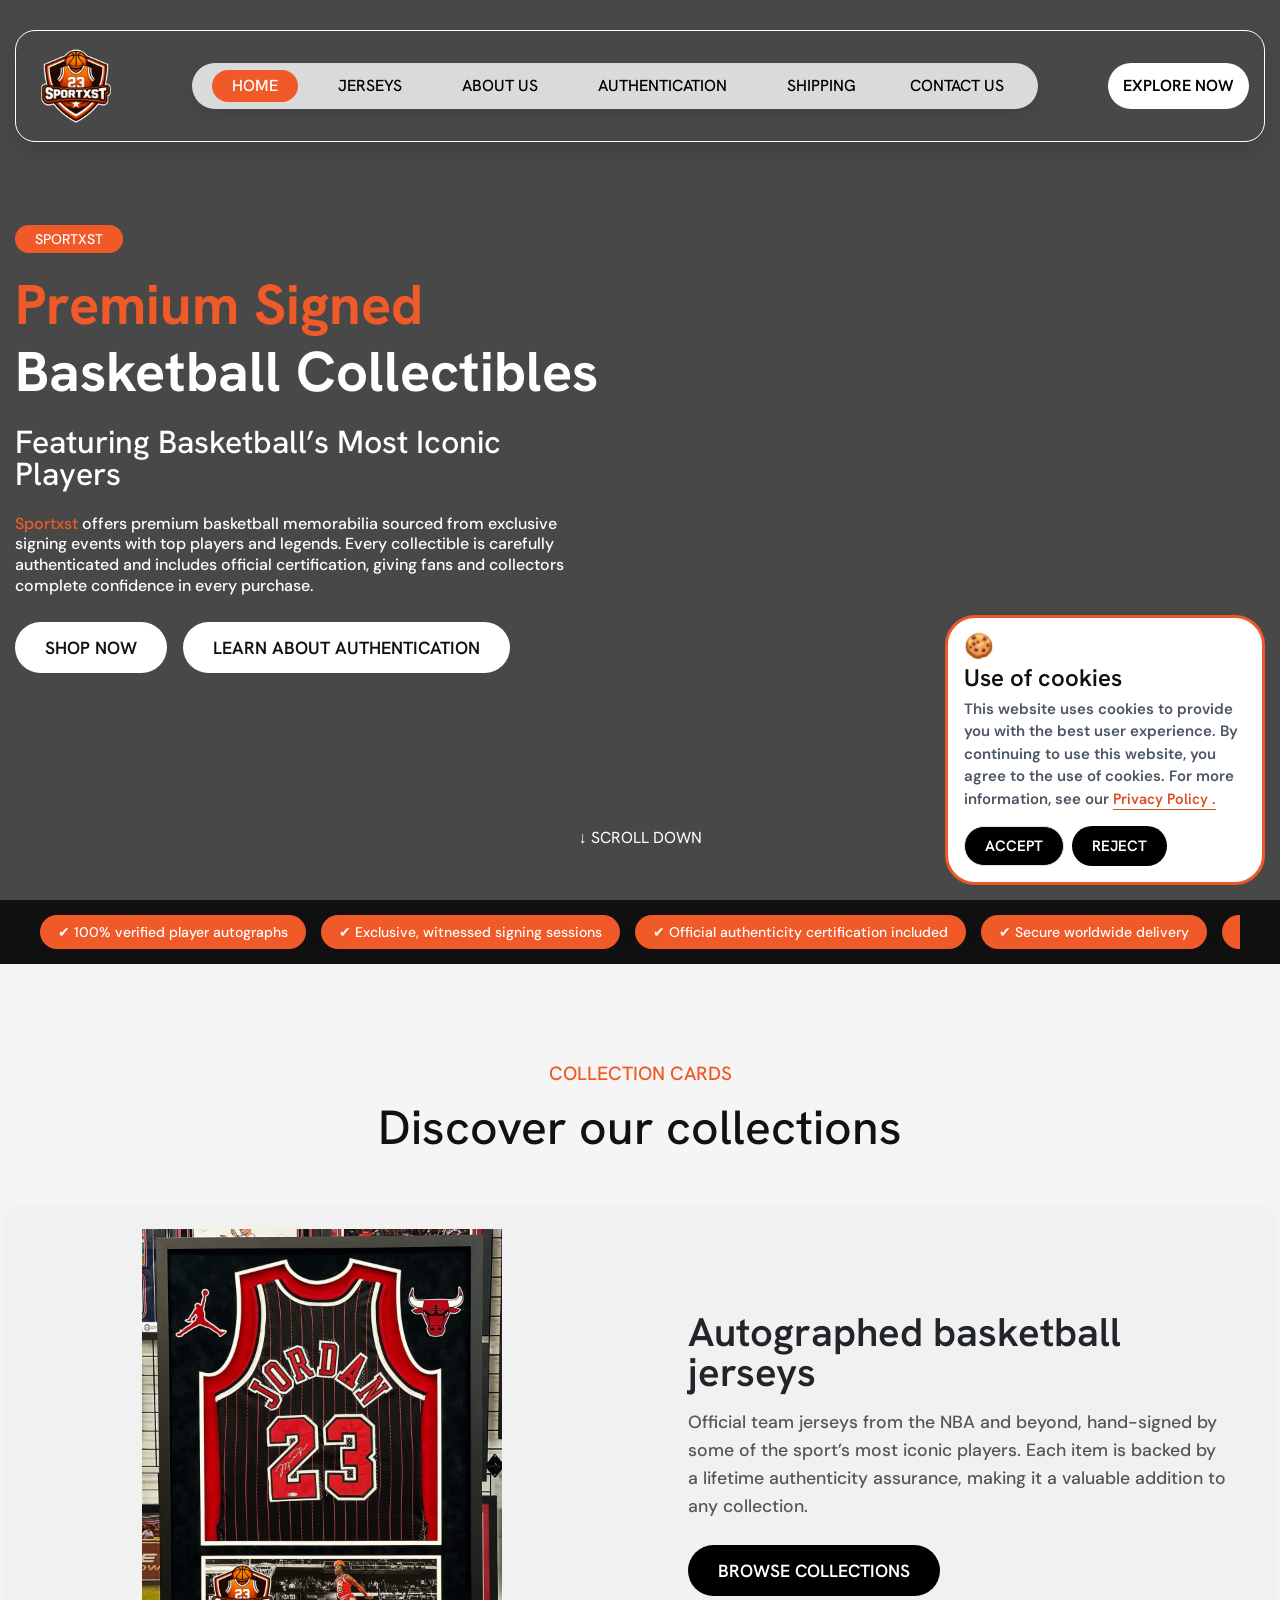
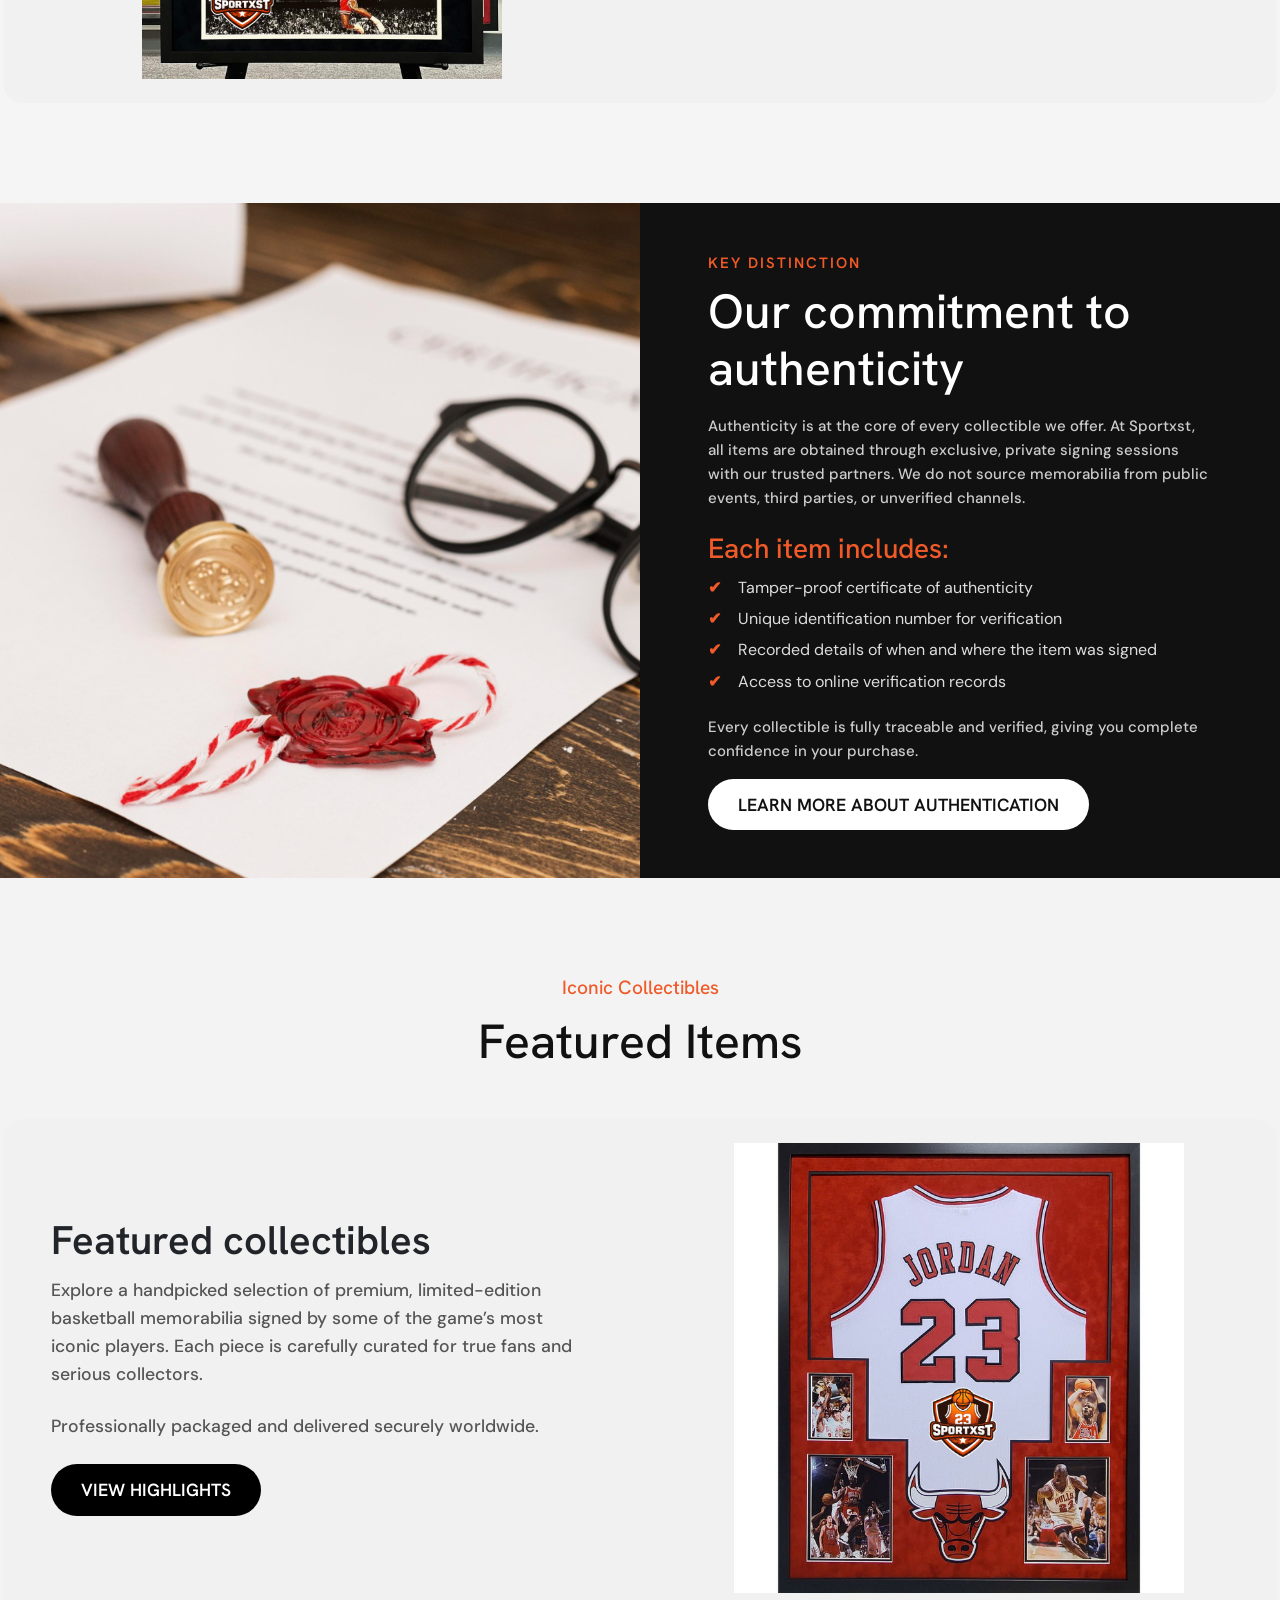
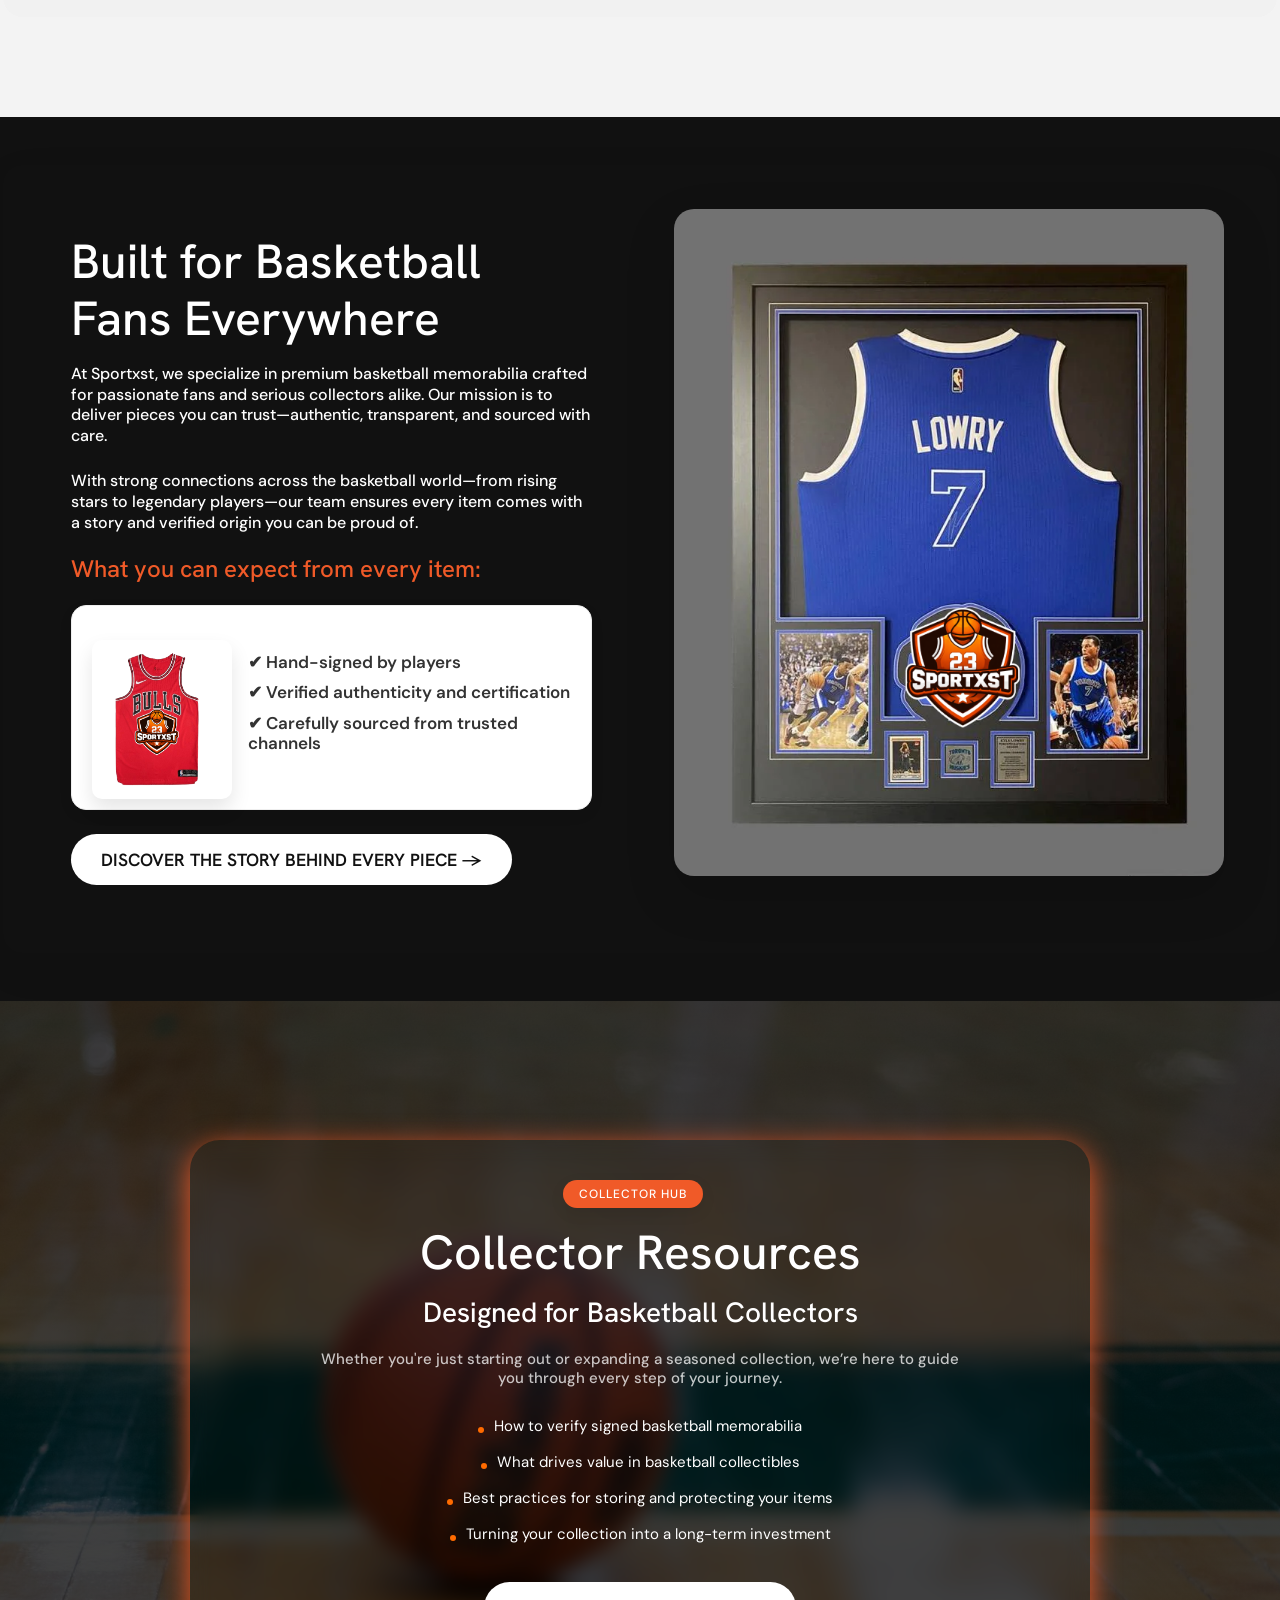
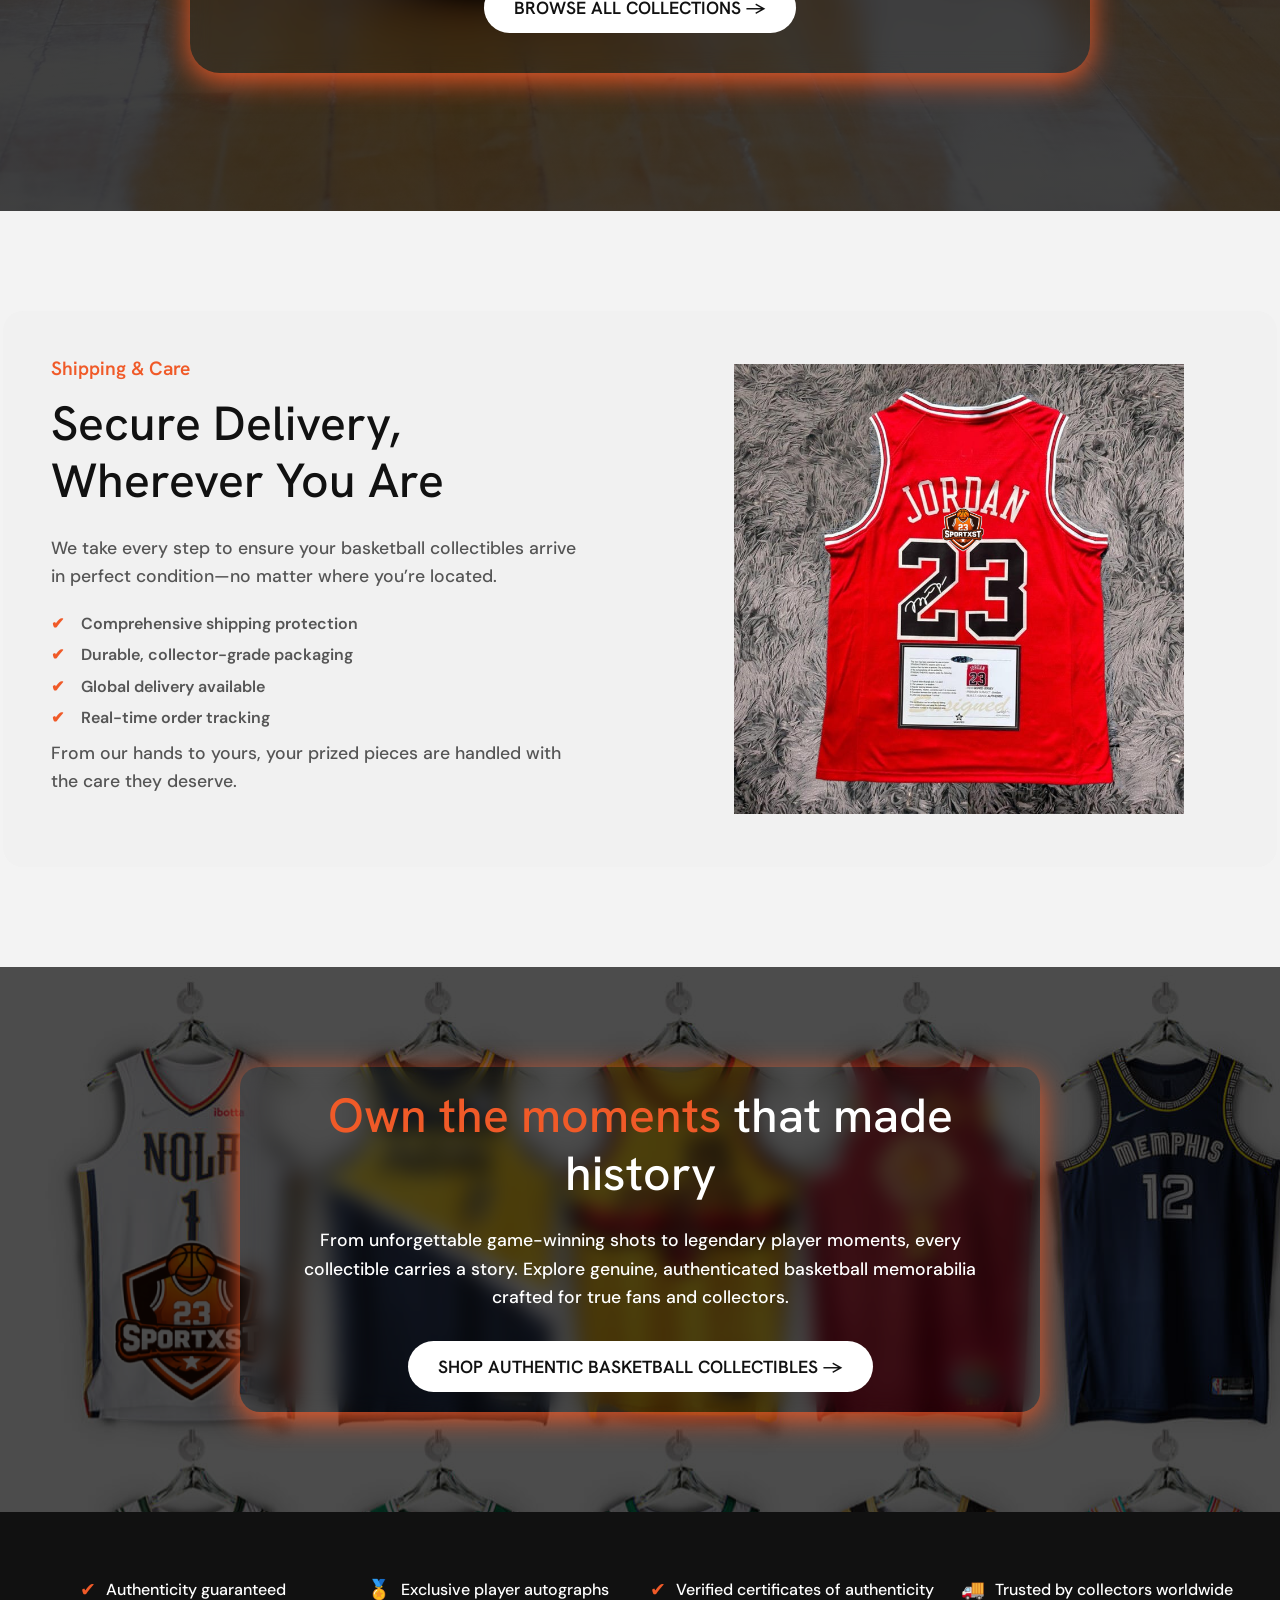
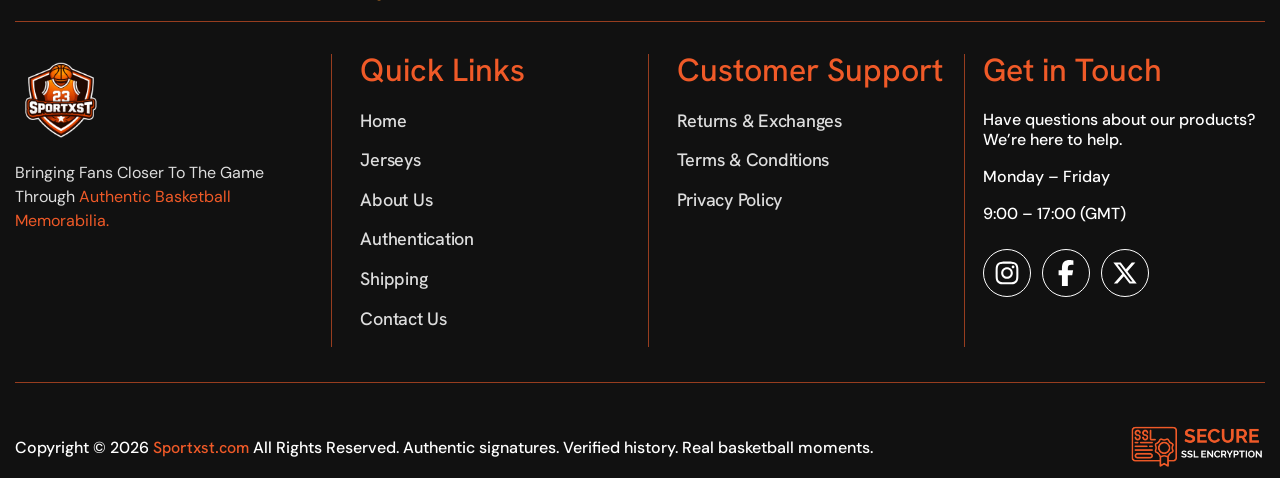
==== commit 51818406: "testing points" ====
--- a/index.html
+++ b/index.html
@@ -465,8 +465,8 @@
                         </div>
                     </div>
                 </div>
-                <div class="footer-bottom">
-                    <p>Copyright © 2026 <span class="red">Sportxst.com</span> All Rights Reserved. Authentic signatures.
+                 <div class="footer-bottom">
+                    <p>Copyright © 2026 <a class="text_theme" href="./">Sportxst.com</a> All Rights Reserved. Authentic signatures.
                         Verified history. Real basketball moments.</p>
                     <div class="ssl_logo">
                         <div class="ssl_logo_inner bg-contain" style="background-image: url(assets/images/ssl.png);">
@@ -479,9 +479,9 @@
     <!-- Footer End -->
 
 
-    <div class="loader" id="loader">
+    <div class="loader" id="loader">       
+        <div class="loader_img"  style="background-image: url(assets/images/logo.png);"></div>
         <div class="spinner"></div>
-        <div class="loader_img" style="background-image: url(assets/images/logo.png);"></div>
     </div>
 
 
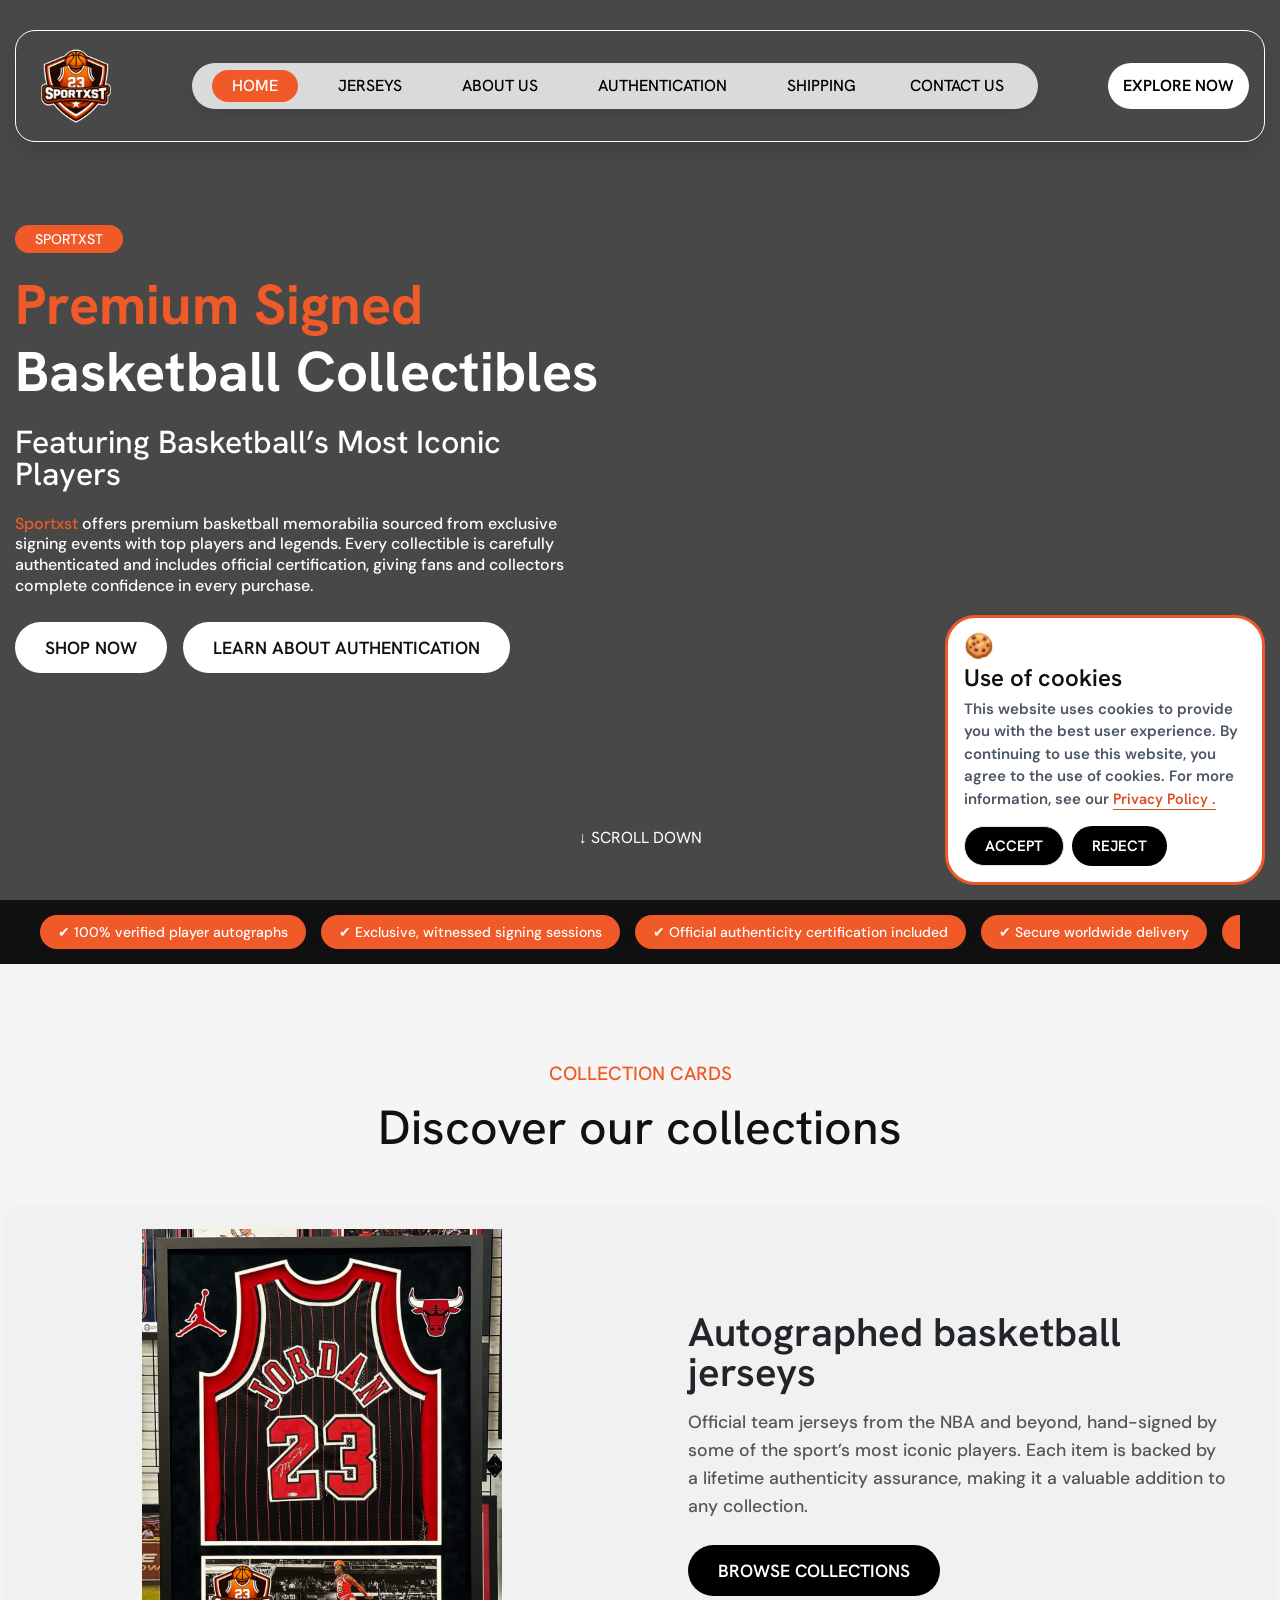
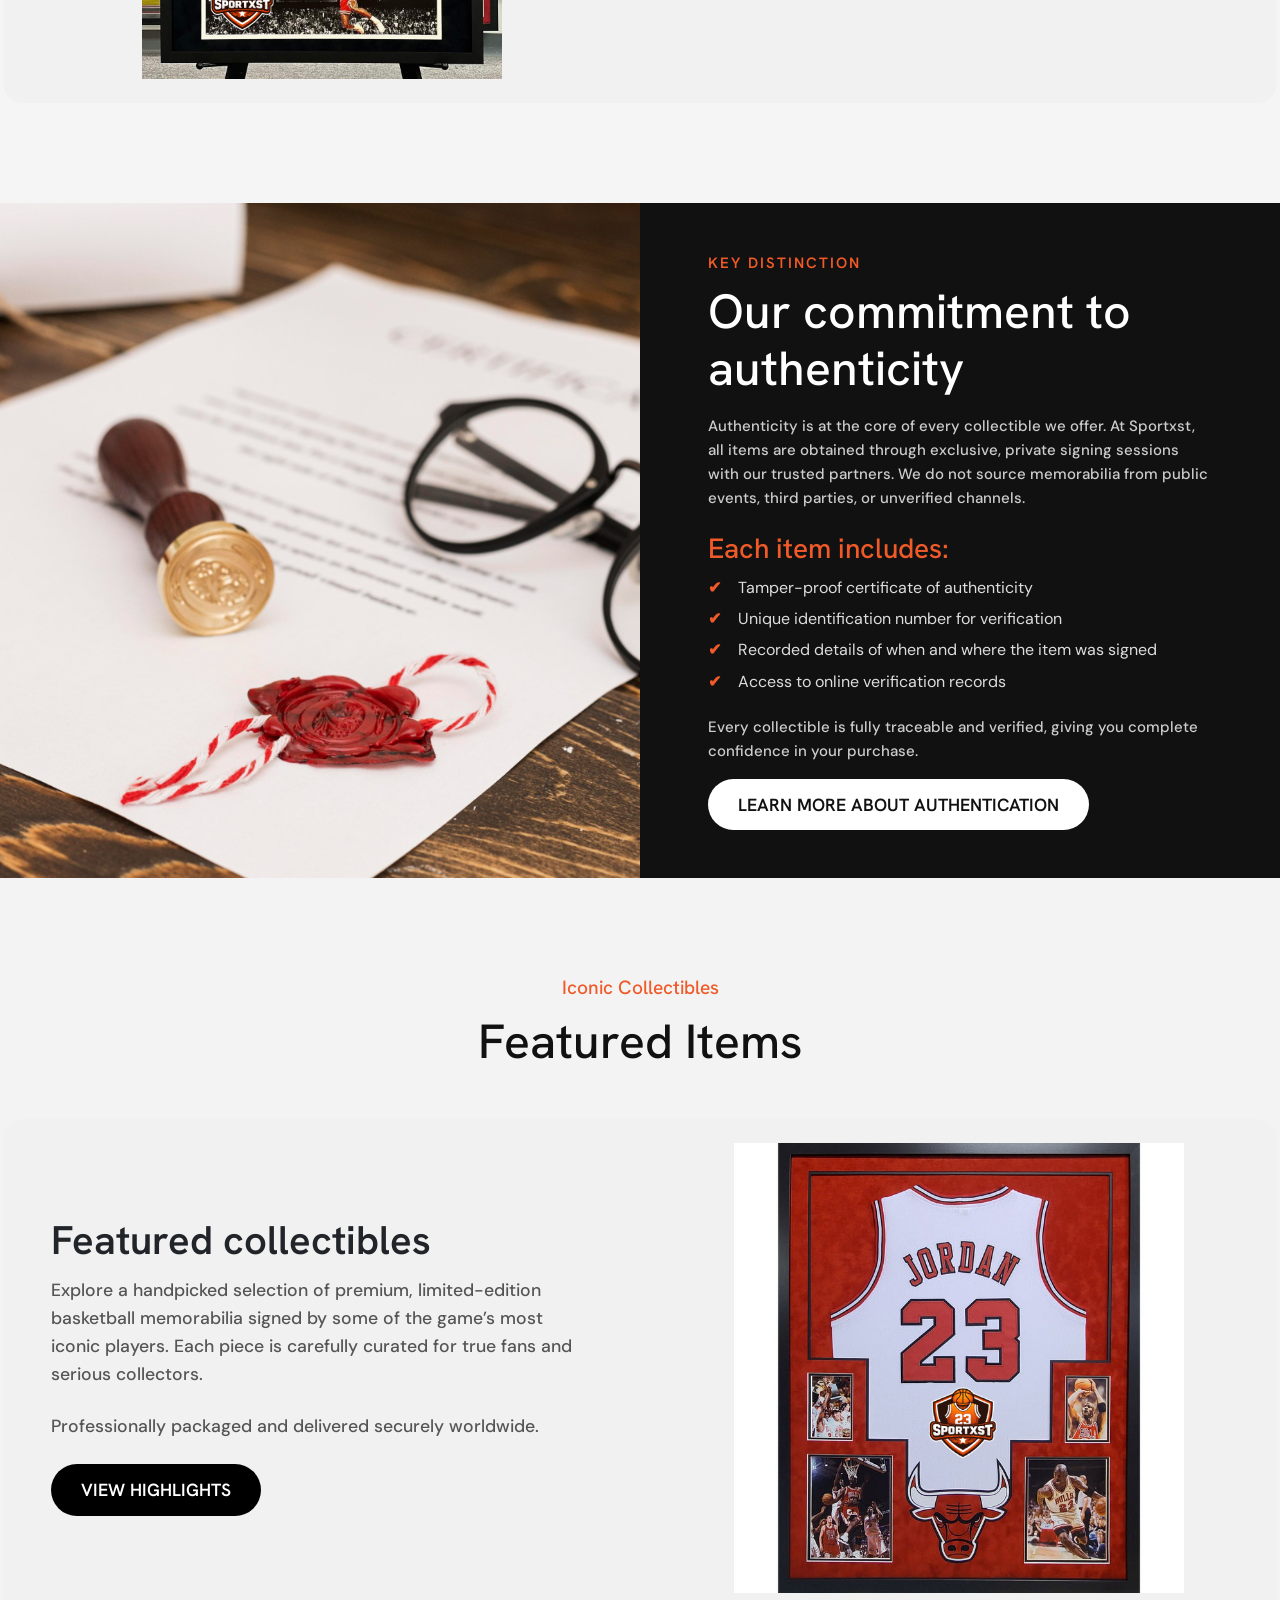
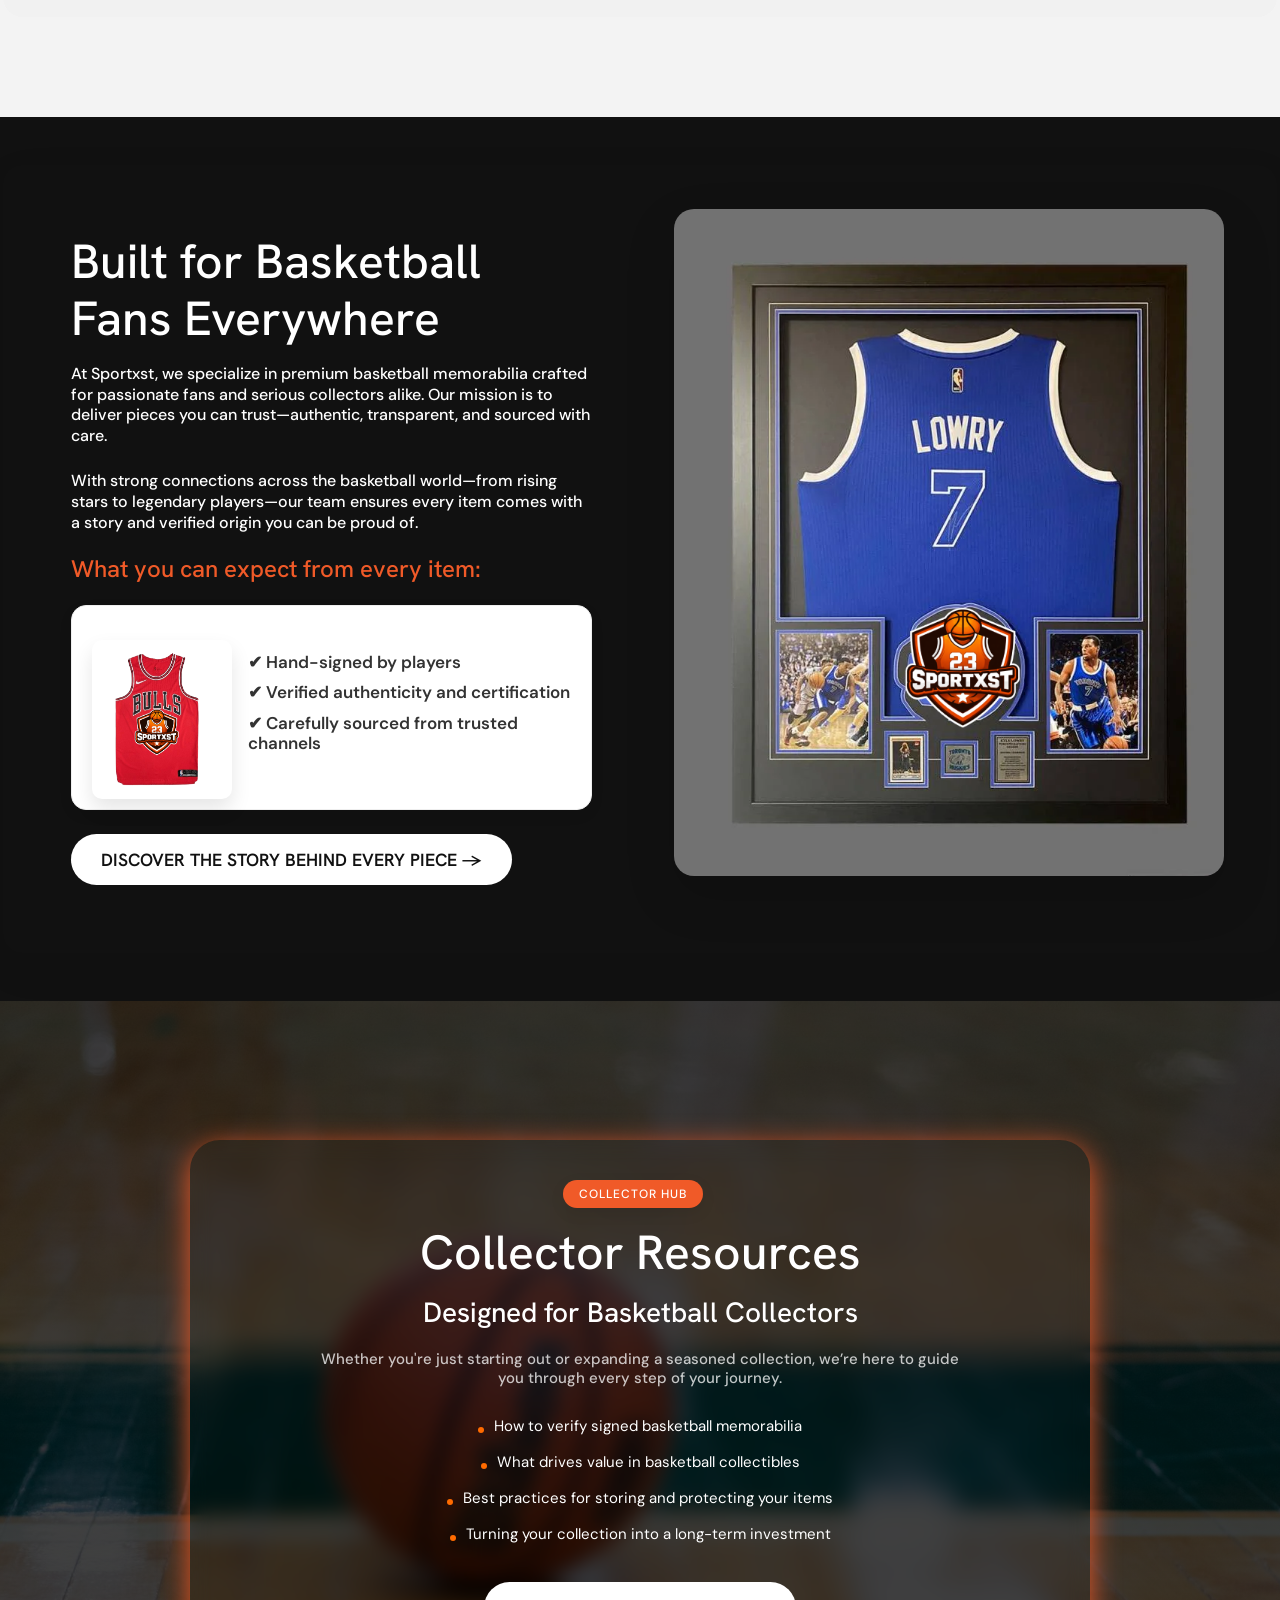
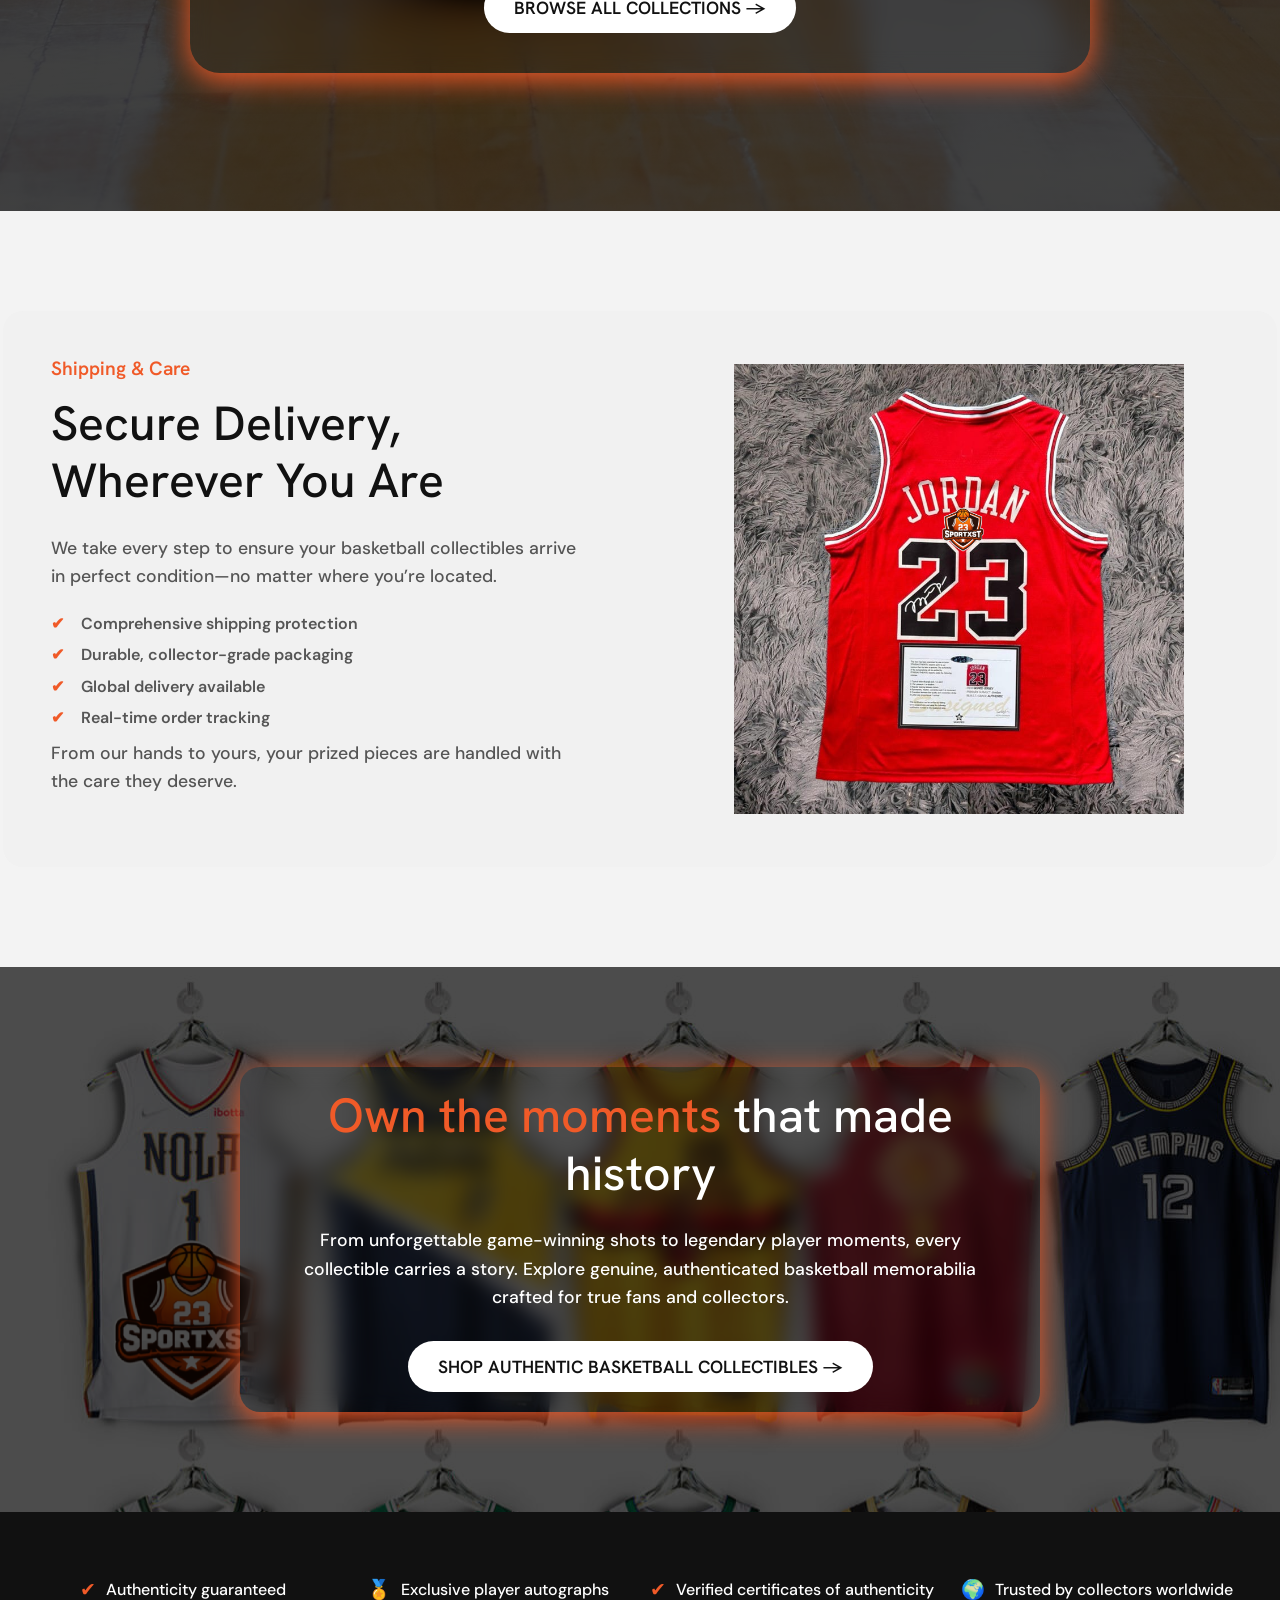
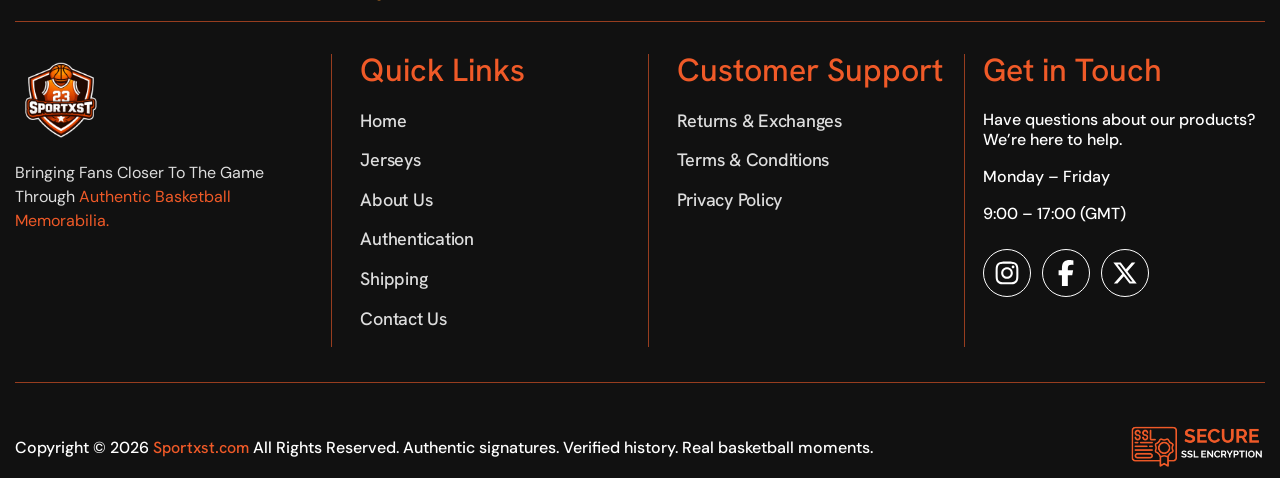
==== commit b29c52f2: "changes" ====
--- a/index.html
+++ b/index.html
@@ -394,10 +394,10 @@
                         <span>✔</span>
                         <p>Verified certificates of authenticity</p>
                     </div>
-                    <div class="feature-item">
-                        <span>🚚</span>
-                        <p>Trusted by collectors worldwide</p>
-                    </div>
+             <div class="feature-item">
+    <span>🌍</span>
+    <p>Trusted by collectors worldwide</p>
+</div>
                 </div>
                 <div class="footer-top">
                     <div class="footer-logo">
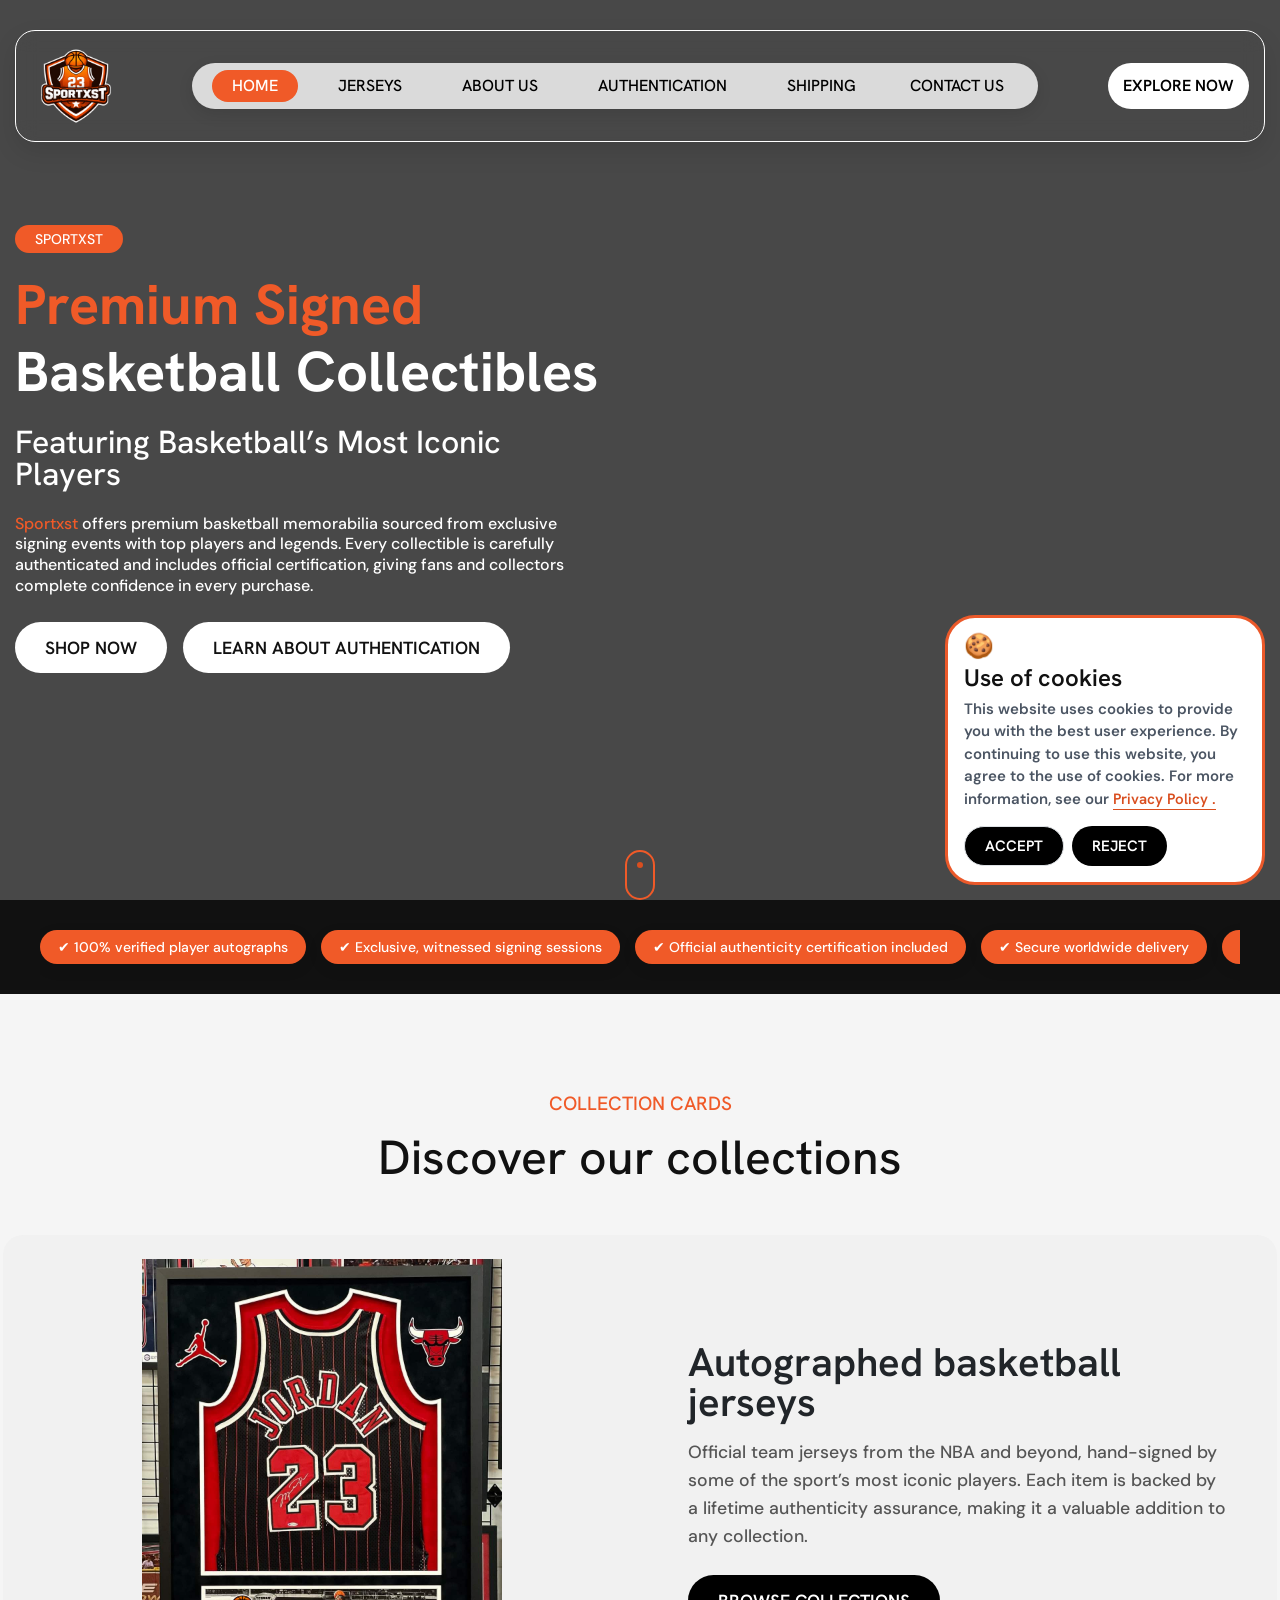
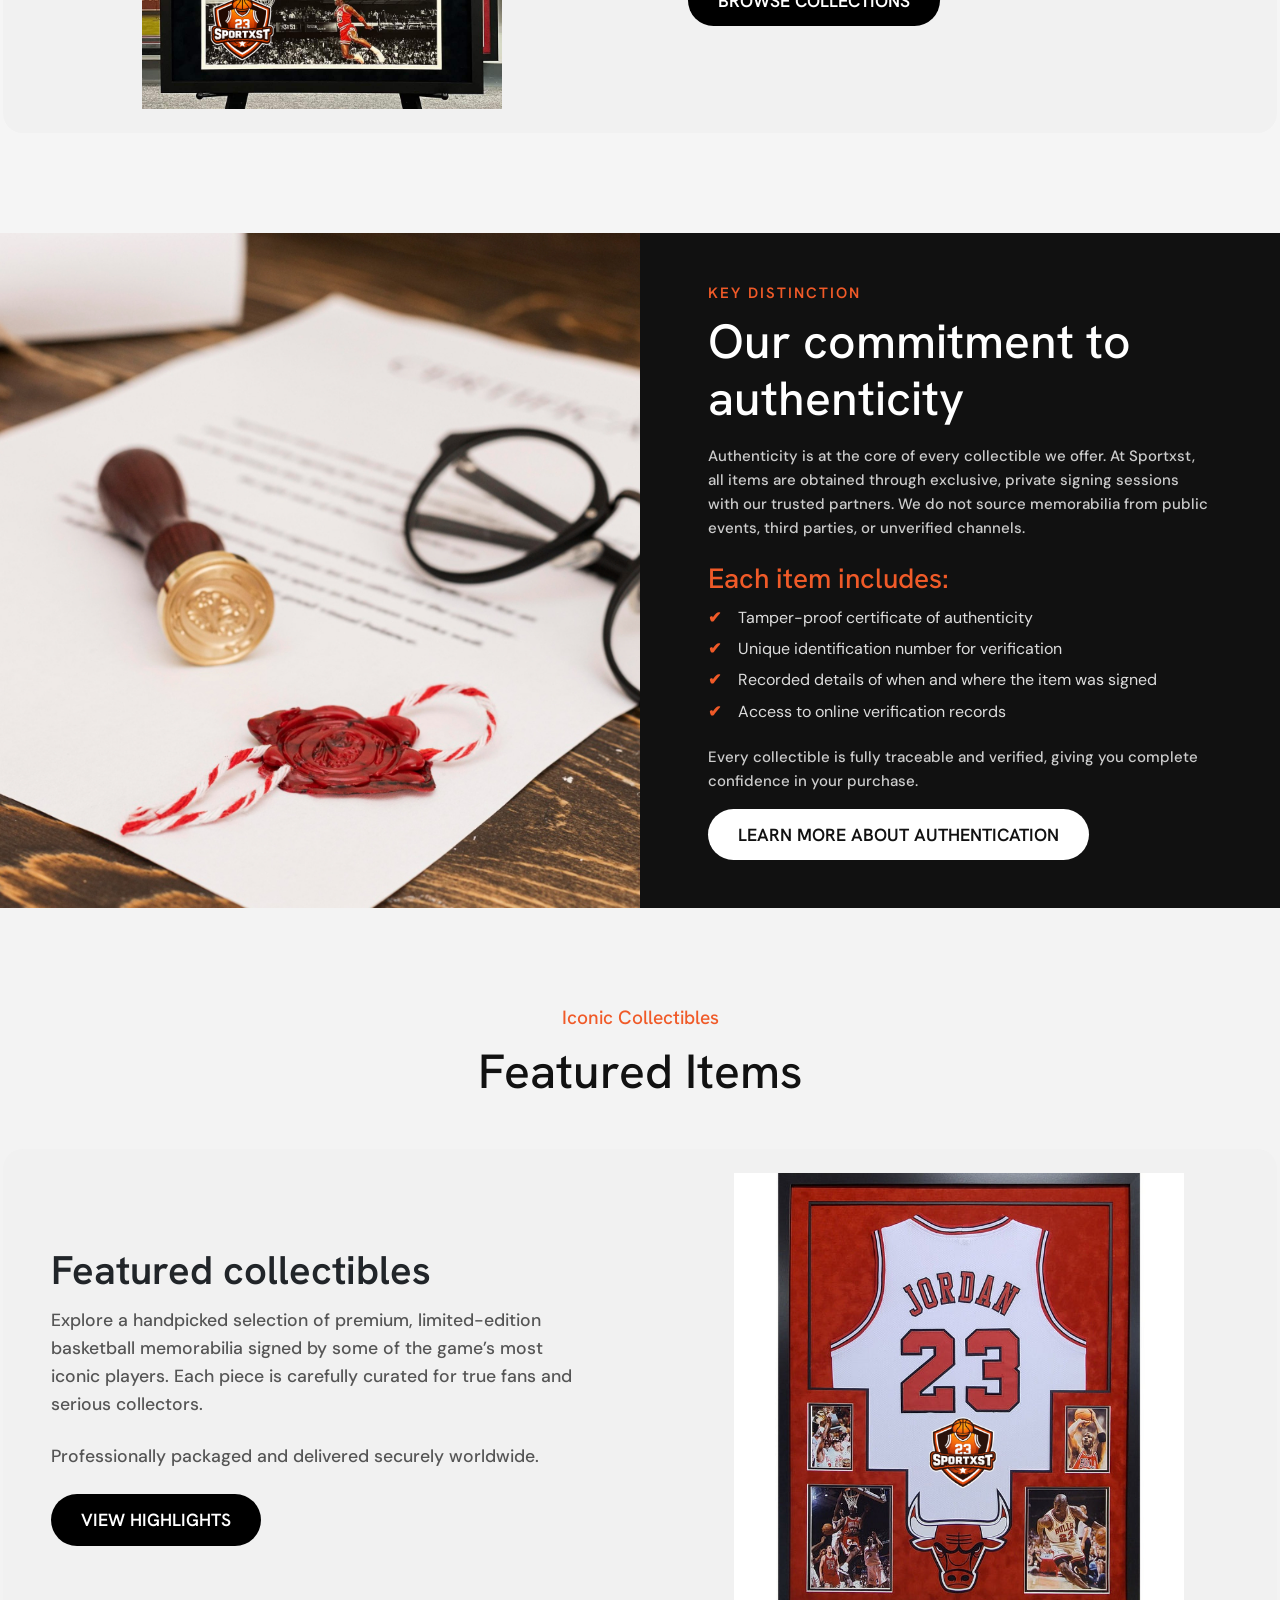
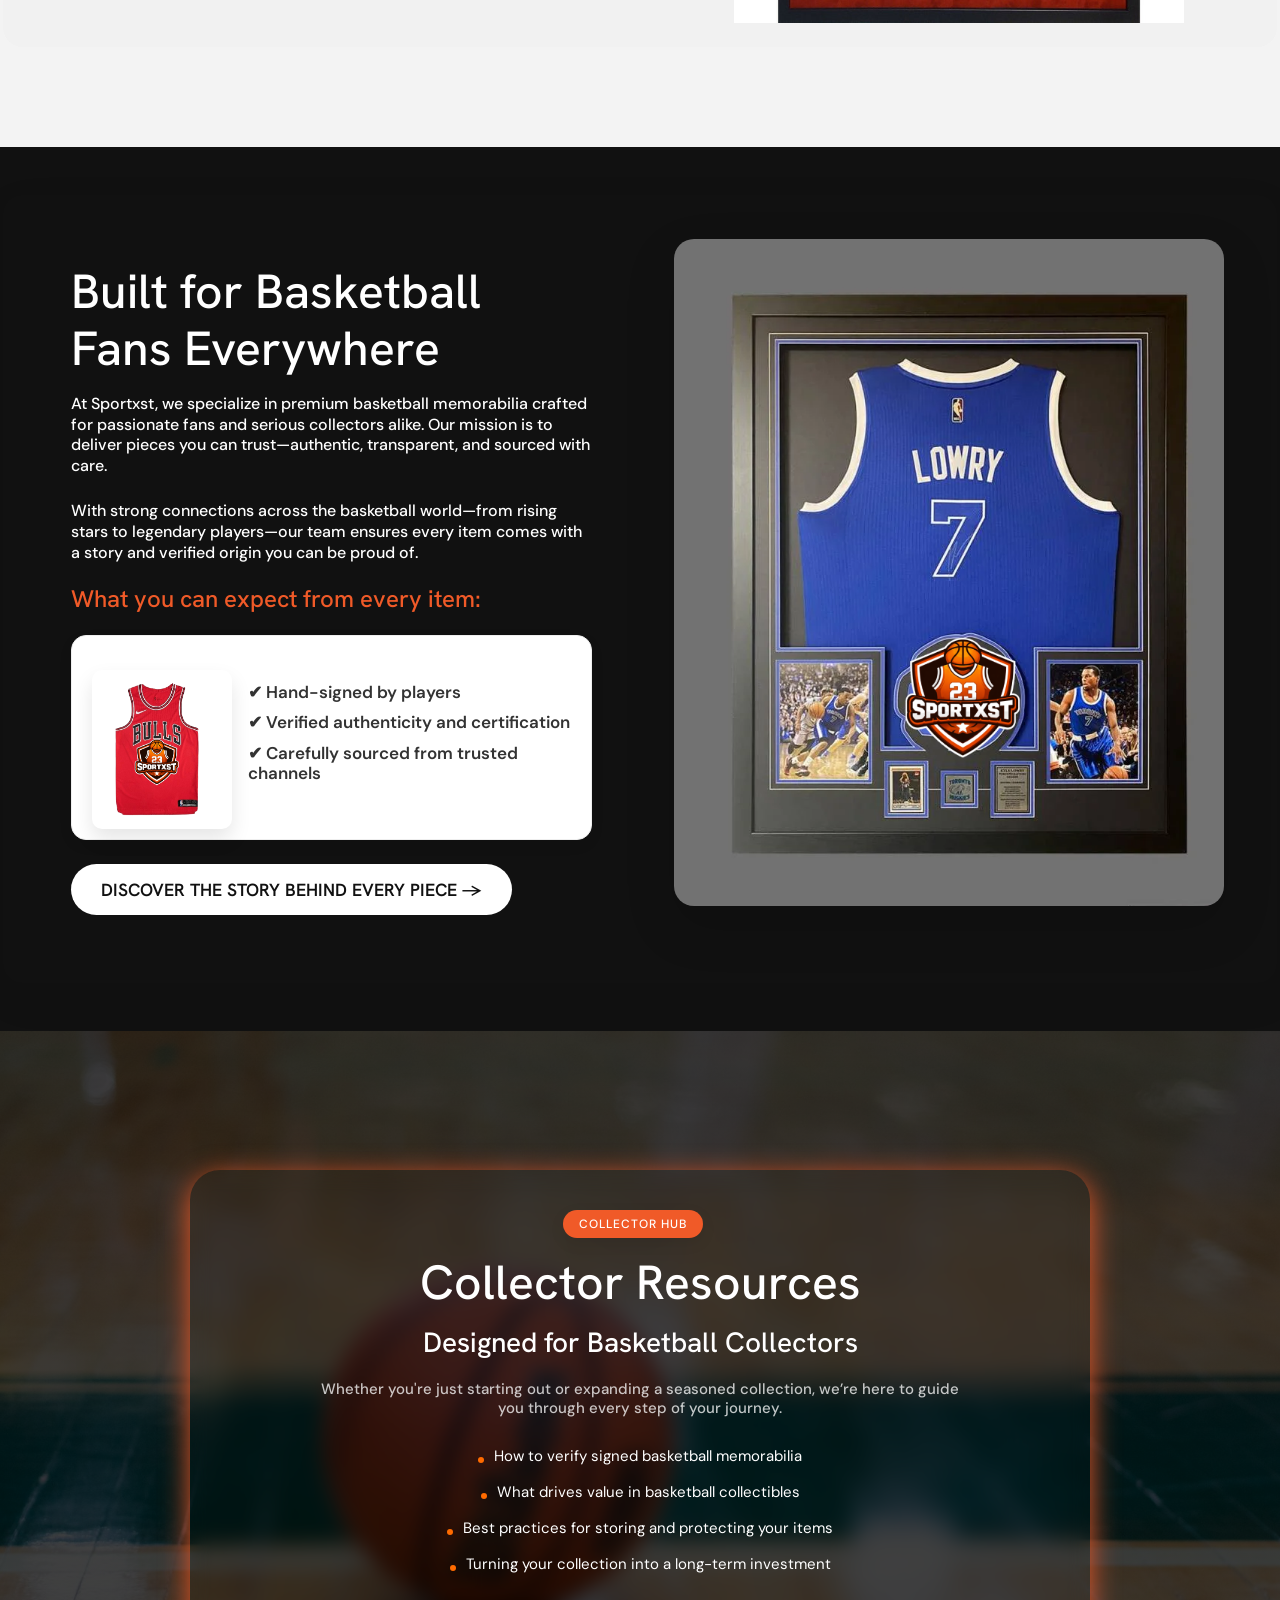
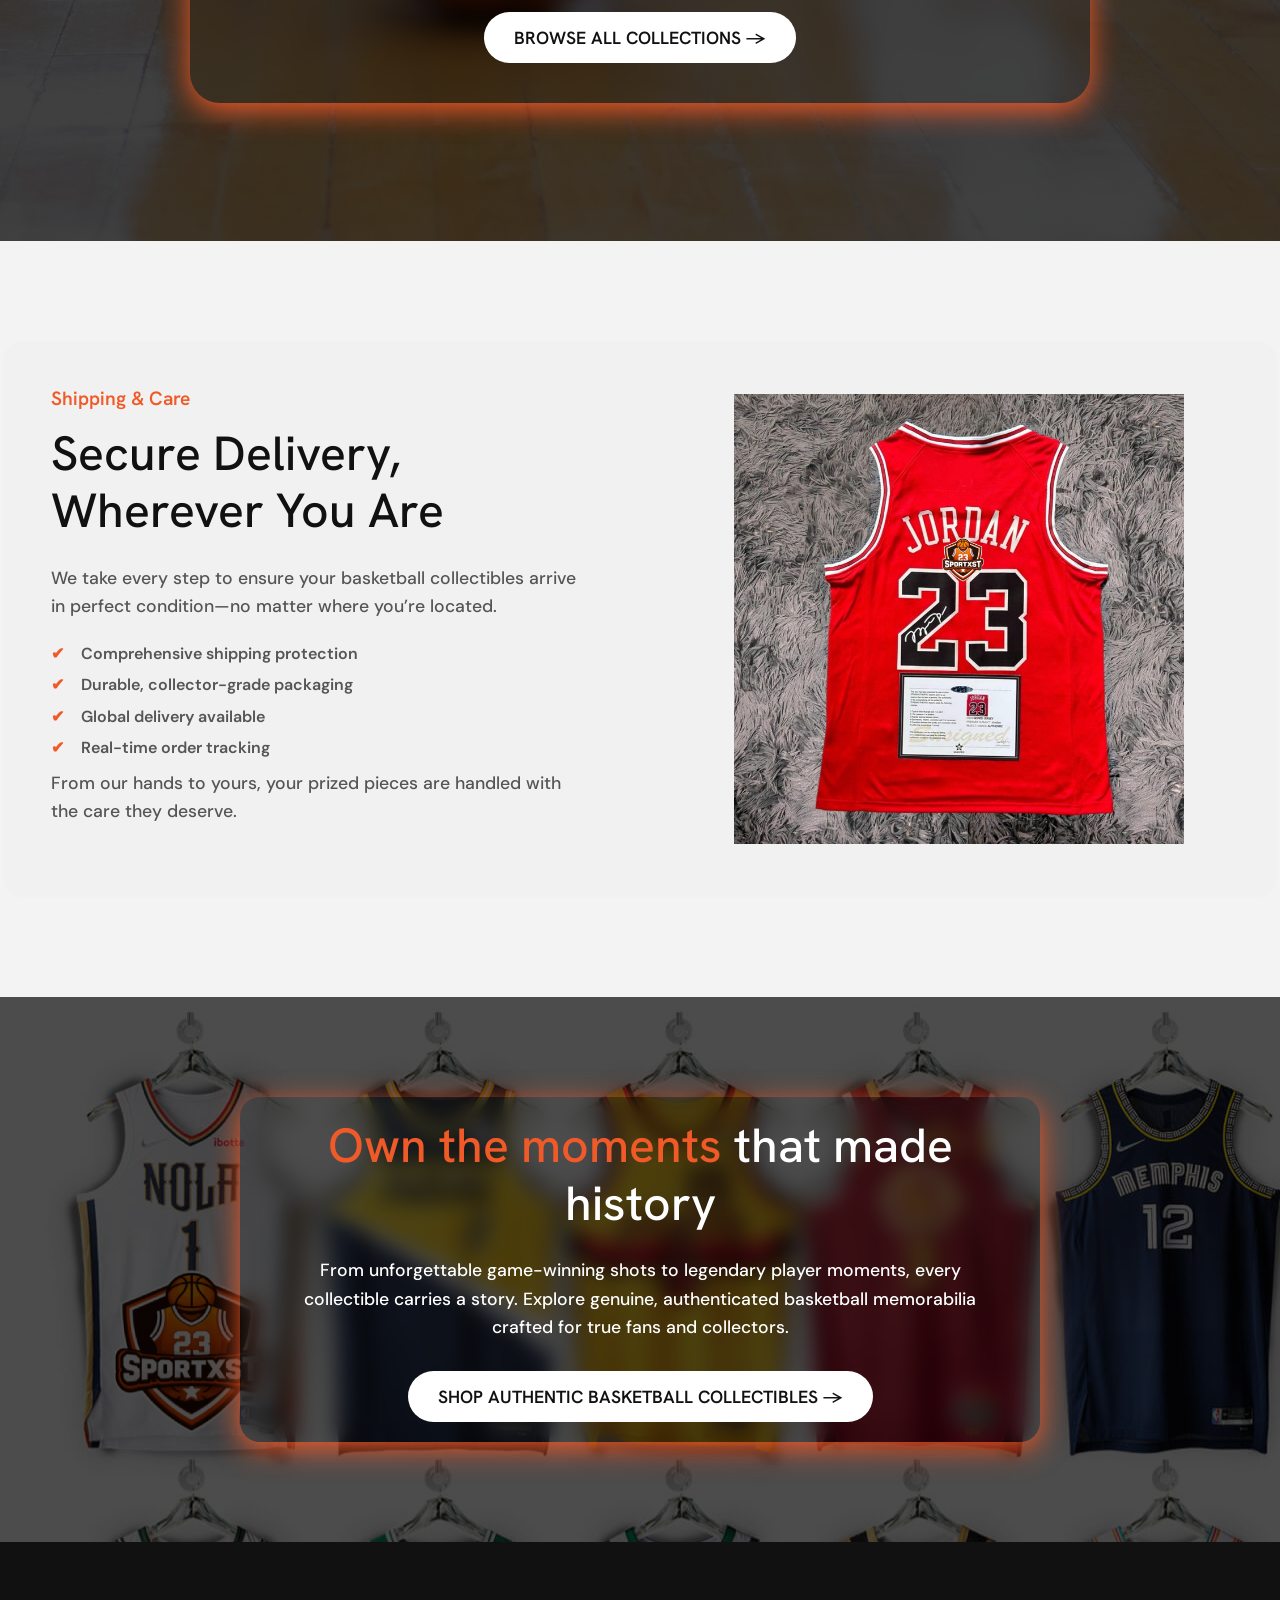
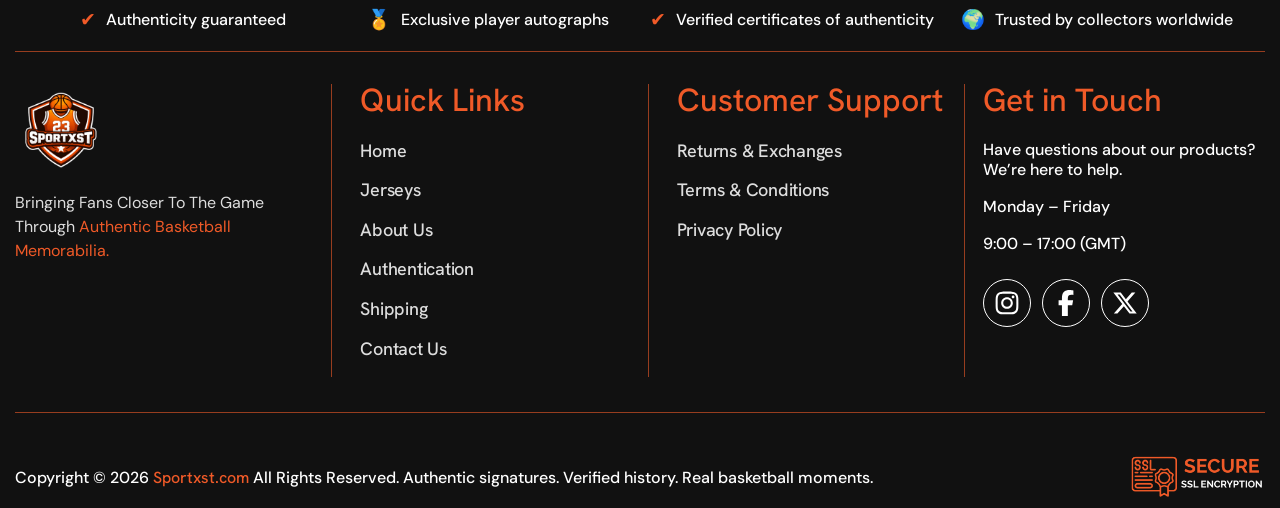
==== commit 6c18b0e3: "changes" ====
--- a/index.html
+++ b/index.html
@@ -81,15 +81,16 @@
 
             </div>
 
-            <button class="banner_scroll_text" onclick="scrollToNext()">
+            <!-- <button class="banner_scroll_text" onclick="scrollToNext()">
                 <span class="arrow">↓</span> SCROLL DOWN
-            </button>
+            </button> -->
+            <button type="button" class="scroll_down" id="scroll_down"></button>
         </div>
     </section>
     <!-- Banner End -->
     <!-- 
     Marquee Section Start -->
-    <div class="marquee-section hide" id="next-section">
+    <div class="marquee-section hide block" id="next-section">
         <div class="marquee-wrapper">
             <div class="marquee">
                 <span class="badge">✔ 100% verified player autographs</span>
--- a/assets/css/style.css
+++ b/assets/css/style.css
@@ -493,11 +493,27 @@
     left: 50%;
     transform: translateX(-50%);
     background: transparent;
-    color: #fff;
+    color: #d94e1f;
     border: none;
     font-family: "Hanken Grotesk", sans-serif;
 }
-
+.arrow {
+    display: inline-block;
+    margin-right: 6px;
+    animation: softBounce 2s ease-in-out infinite;
+    font-size: 20px;
+}
+
+@keyframes softBounce {
+    0%, 100% {
+        transform: translateY(0);
+        opacity: 1;
+    }
+    50% {
+        transform: translateY(6px); /* very subtle */
+        opacity: 0.7;
+    }
+}
 .banner_content p {
     max-width: 50rem;
     line-height: 1.6;
@@ -616,7 +632,7 @@
     max-width: 75rem;
     width: 100%;
     overflow: hidden;
-    padding: 0.9375rem 0;
+    padding: 1.875rem 0;
 
     position: relative;
 }
@@ -1665,6 +1681,7 @@
 .loader_img {
     margin-top: 2.125rem;
     width: 10rem;
+    margin-bottom: 15px;
     height: 3.5rem;
     background-position: center;
     background-repeat: no-repeat;
@@ -1774,4 +1791,81 @@
 .popup-text .sub-text {
     font-size: 0.8rem;
     color: #777;
-}+}
+
+
+
+
+
+
+
+
+
+
+
+button.scroll_down {
+    position: absolute;
+    margin-left: auto;
+    margin-right: auto;
+    left: 0;
+    right: 0;
+    height: 50px;
+    width: 30px;
+    bottom: 0;
+    background-color: transparent;
+    border: 2px solid #f05a28;
+    border-radius: 20px;
+    cursor: pointer;
+    outline: none;
+}
+  button.scroll_down:before {
+    position: absolute;
+    top: 10px;
+    left: 50%;
+    content: '';
+    width: 6px;
+    height: 6px;
+    margin-left: -3px;
+    background-color: #d94e1f;
+    border-radius: 100%;
+    -webkit-animation: scroll_down_btn-animation 2s infinite;
+    animation: scroll_down_btn-animation 2s infinite;
+    box-sizing: border-box;
+  }
+  
+  @keyframes scroll_down_btn-animation {
+    0% {
+      transform: translate(0, 0);
+      opacity: 0;
+    }
+    40% {
+      opacity: 1;
+    }
+    80% {
+      transform: translate(0, 20px);
+      opacity: 0;
+    }
+    100% {
+      opacity: 0;
+    }
+  }
+  
+  @-webkit-keyframes scroll_down_btn-animation {
+    0% {
+      -webkit-transform: translate(0, 0);
+      transform: translate(0, 0);
+      opacity: 0;
+    }
+    40% {
+      opacity: 1;
+    }
+    80% {
+      -webkit-transform: translate(0, 20px);
+      transform: translate(0, 20px);
+      opacity: 0;
+    }
+    100% {
+      opacity: 0;
+    }
+  }
+  
--- a/assets/css/responsive.css
+++ b/assets/css/responsive.css
@@ -314,6 +314,7 @@
     .popup-text p {
         font-size: 0.8rem;
     }
+
 }
 
 @media screen and (max-width:480px) {
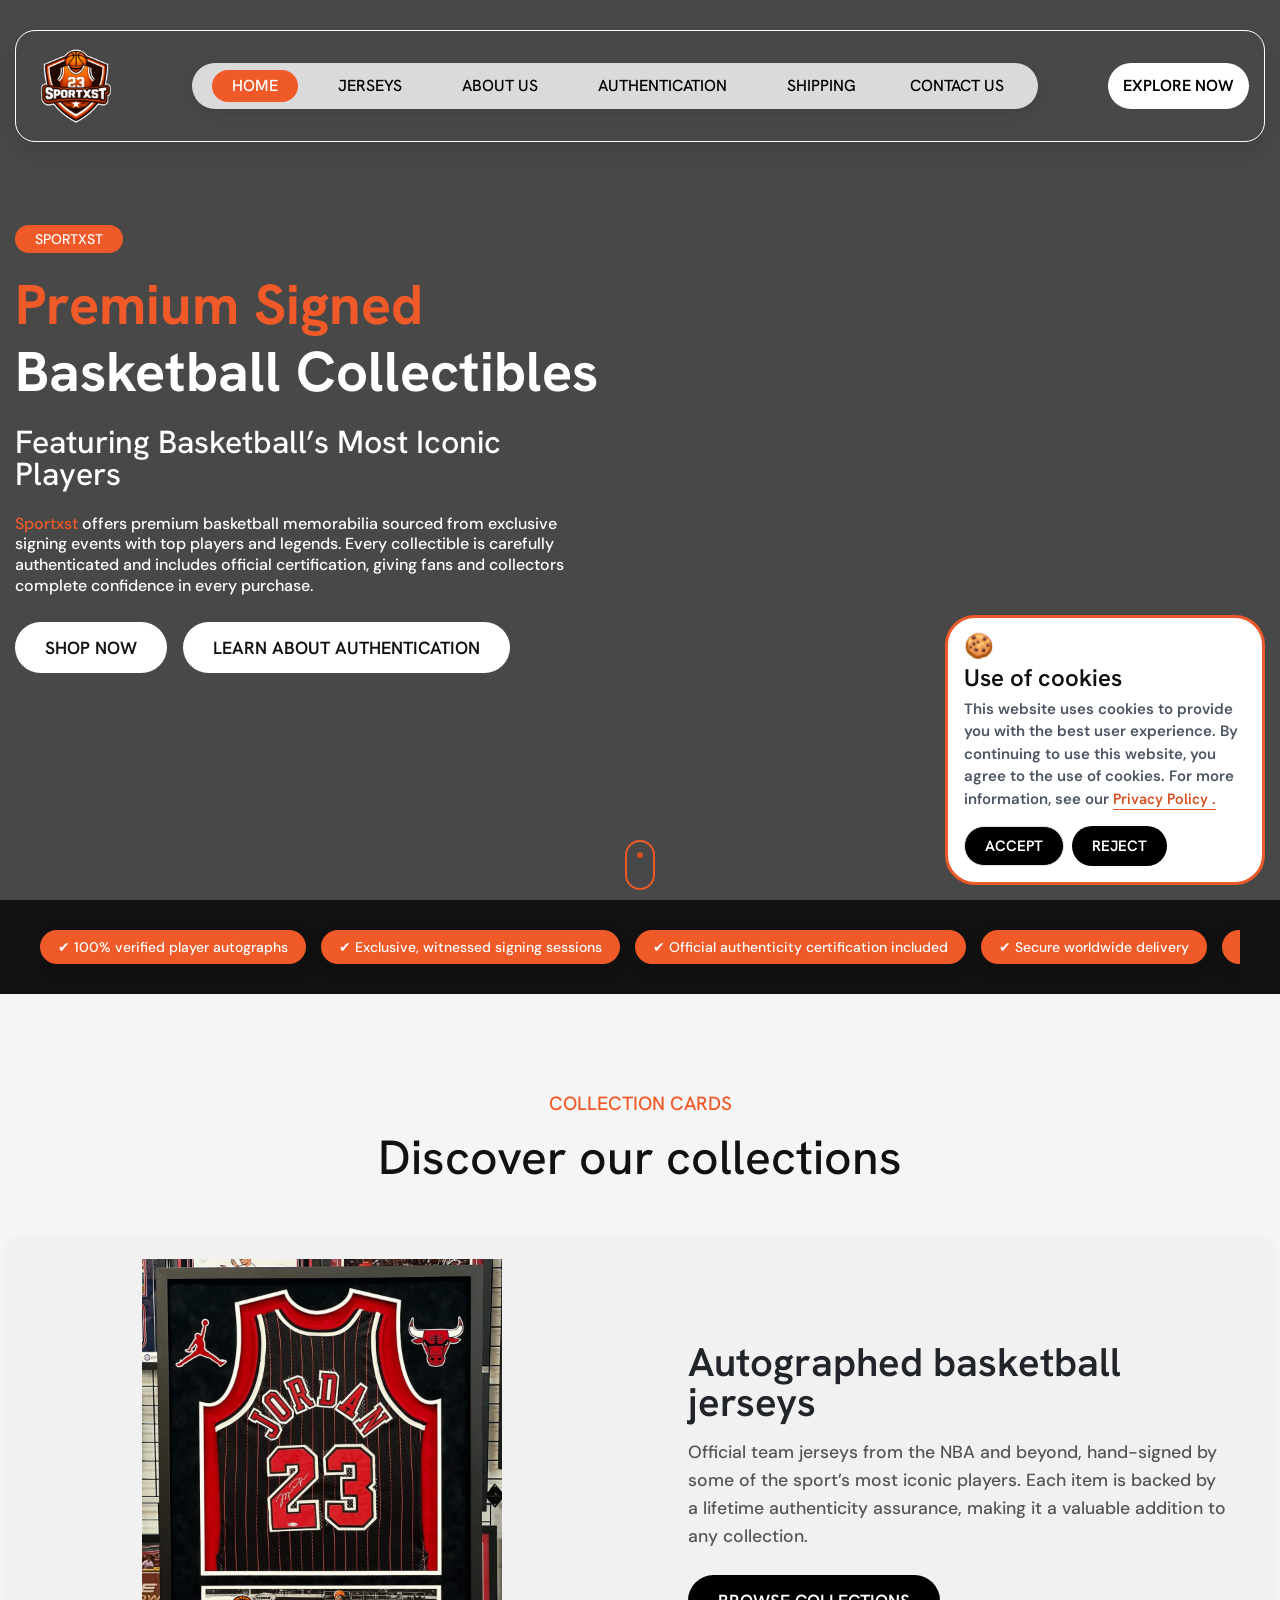
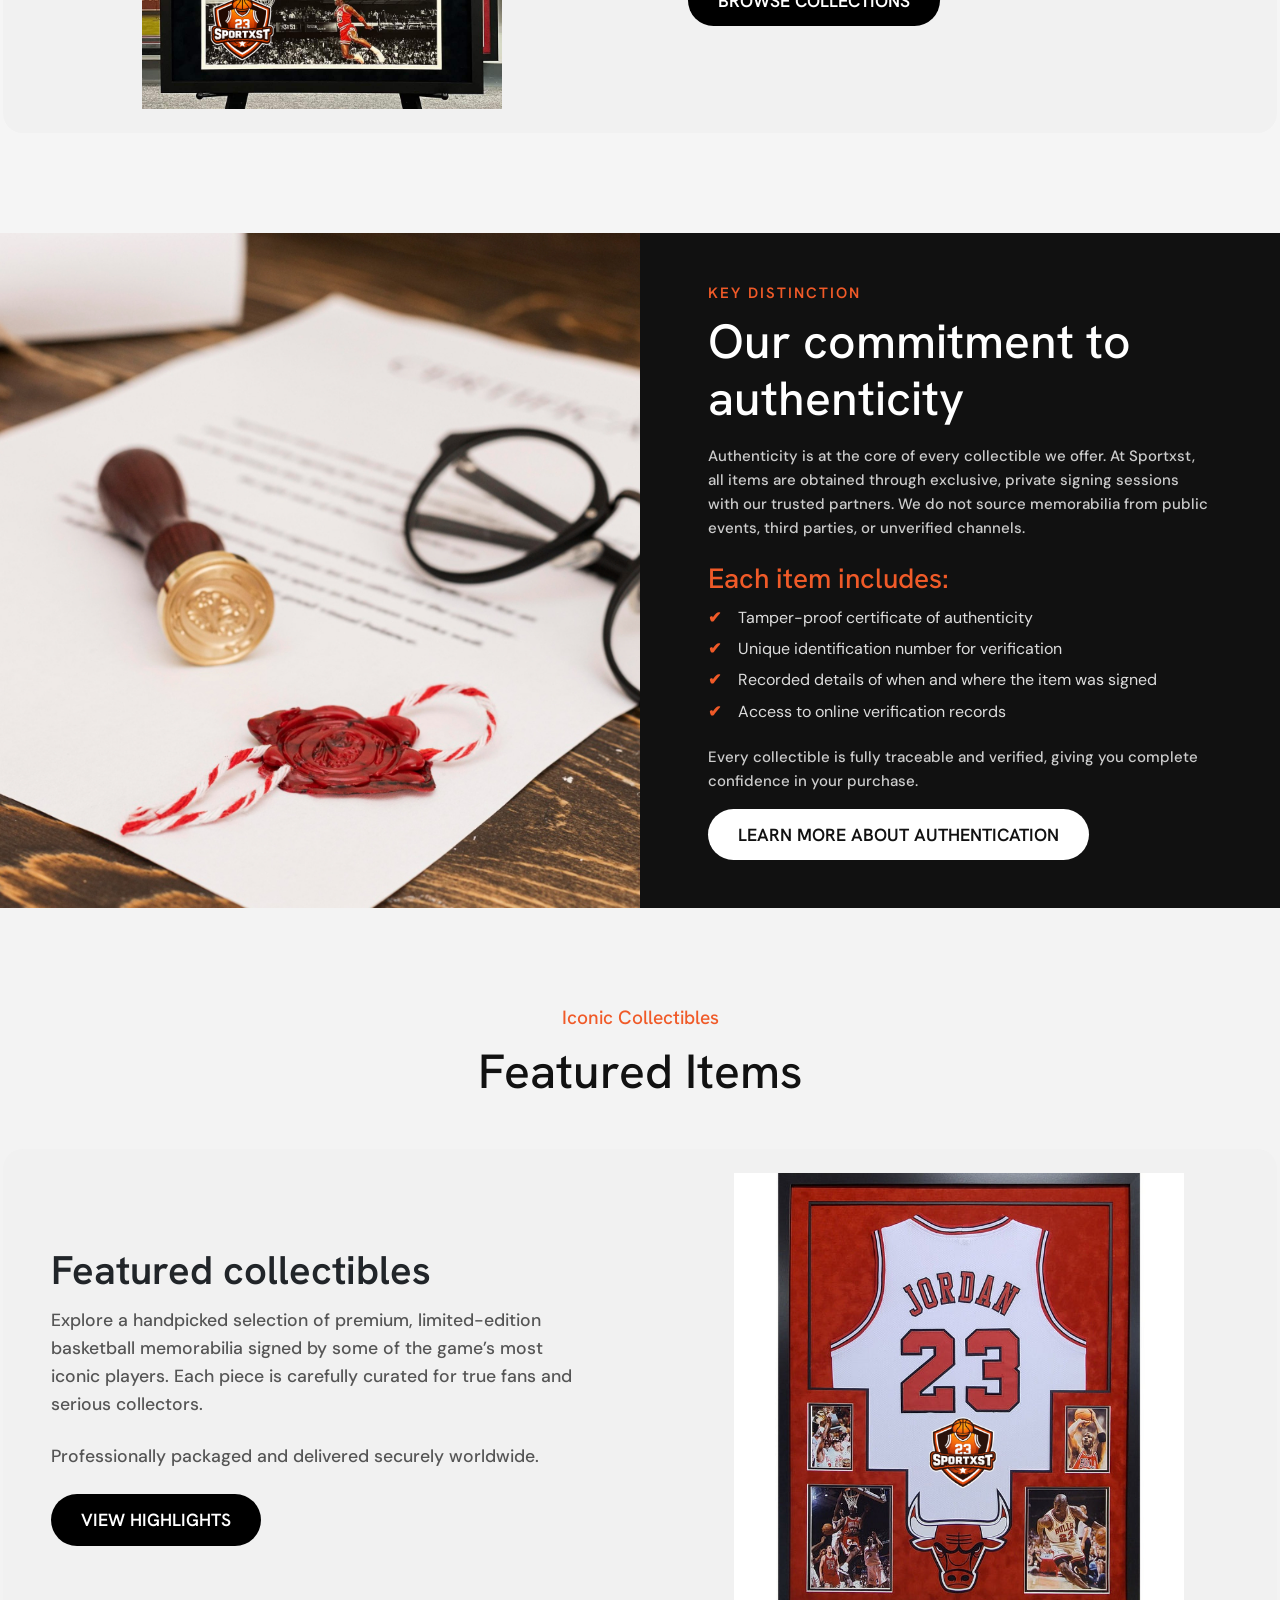
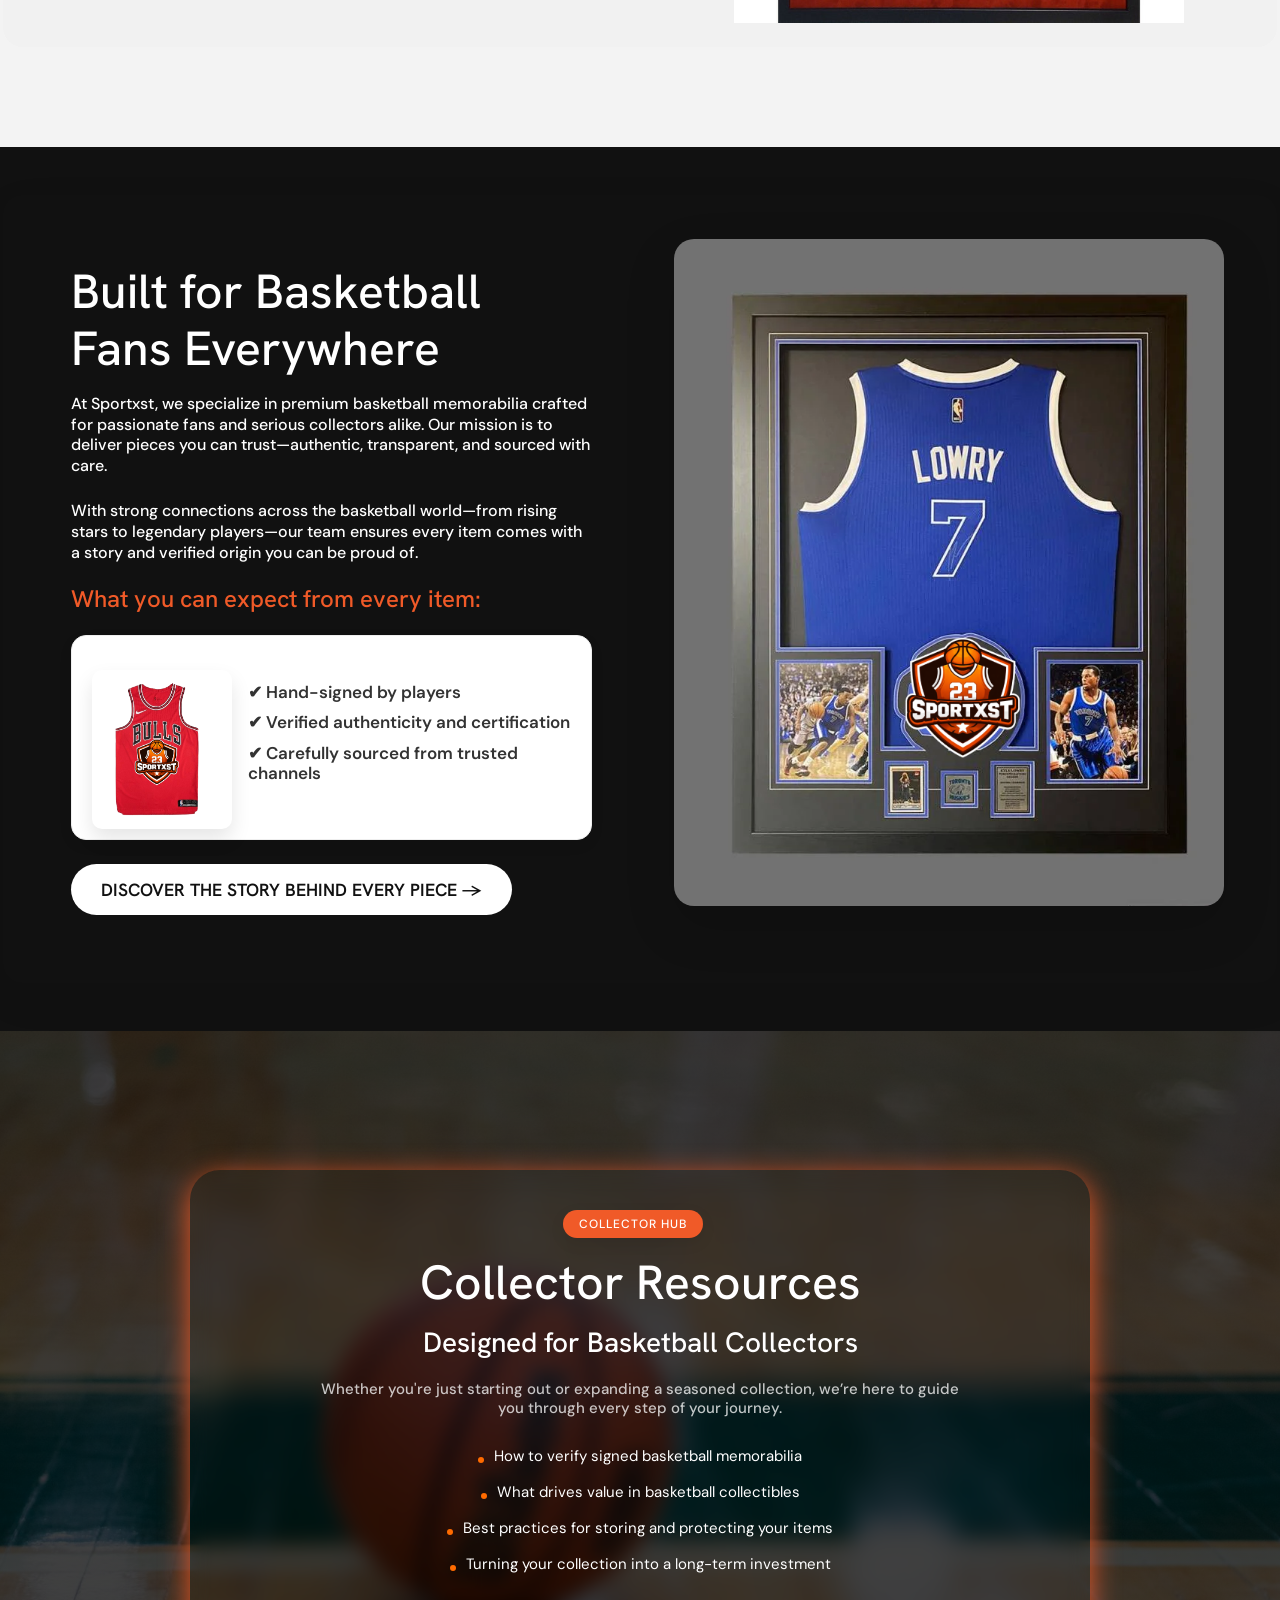
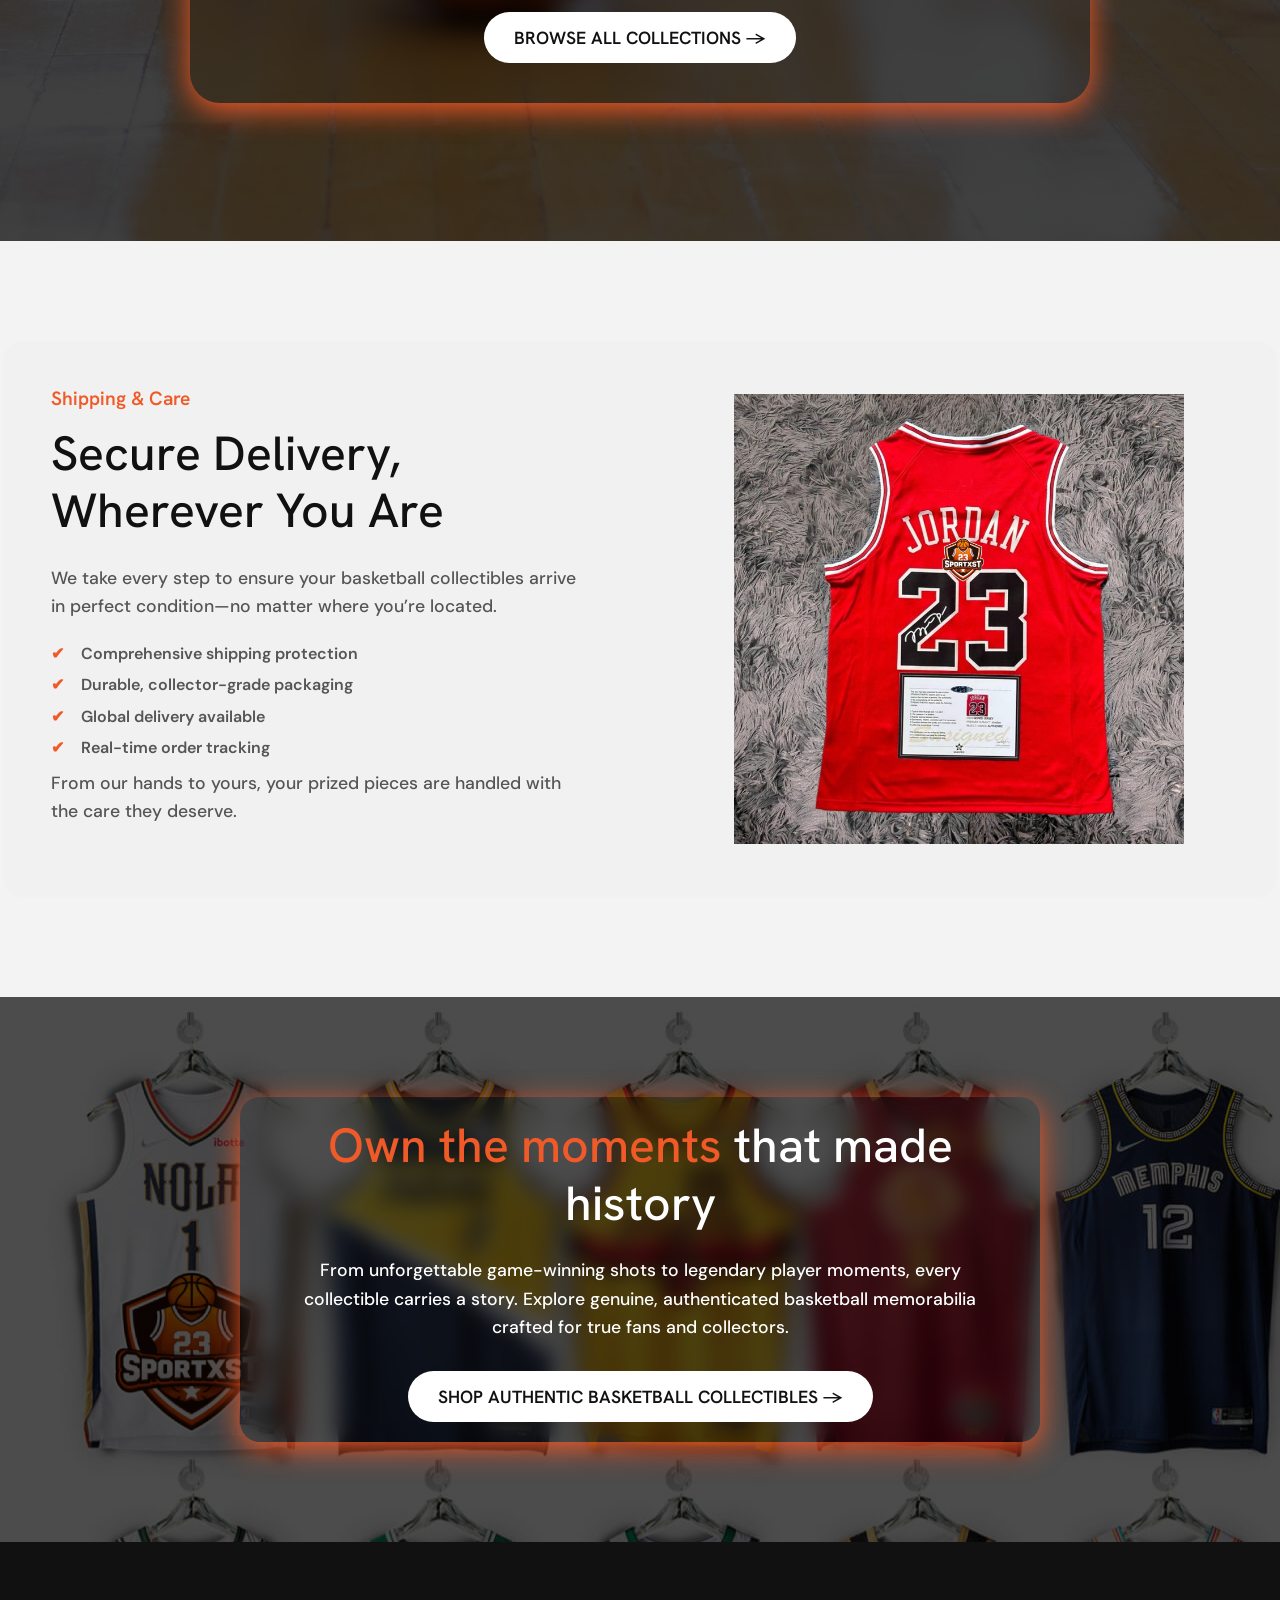
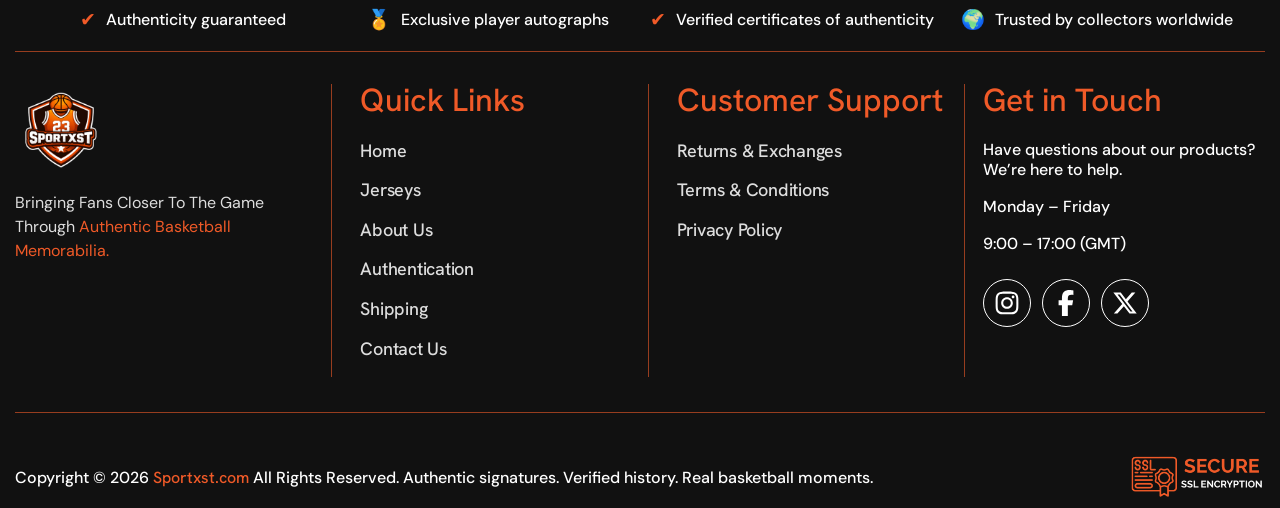
==== commit 3d426c4f: "fixes" ====
--- a/index.html
+++ b/index.html
@@ -395,10 +395,10 @@
                         <span>✔</span>
                         <p>Verified certificates of authenticity</p>
                     </div>
-             <div class="feature-item">
-    <span>🌍</span>
-    <p>Trusted by collectors worldwide</p>
-</div>
+                    <div class="feature-item">
+                        <span>🌍</span>
+                        <p>Trusted by collectors worldwide</p>
+                    </div>
                 </div>
                 <div class="footer-top">
                     <div class="footer-logo">
@@ -466,8 +466,9 @@
                         </div>
                     </div>
                 </div>
-                 <div class="footer-bottom">
-                    <p>Copyright © 2026 <a class="text_theme" href="./">Sportxst.com</a> All Rights Reserved. Authentic signatures.
+                <div class="footer-bottom">
+                    <p>Copyright © 2026 <a class="text_theme" href="./">Sportxst.com</a> All Rights Reserved. Authentic
+                        signatures.
                         Verified history. Real basketball moments.</p>
                     <div class="ssl_logo">
                         <div class="ssl_logo_inner bg-contain" style="background-image: url(assets/images/ssl.png);">
@@ -480,8 +481,8 @@
     <!-- Footer End -->
 
 
-    <div class="loader" id="loader">       
-        <div class="loader_img"  style="background-image: url(assets/images/logo.png);"></div>
+    <div class="loader" id="loader">
+        <div class="loader_img" style="background-image: url(assets/images/logo.png);"></div>
         <div class="spinner"></div>
     </div>
 
@@ -502,10 +503,57 @@
     </div>
 
 
-
+    <script>
+        (function () {
+            "use strict";
+
+            var cookieAlert = document.querySelector(".cookie-alert");
+            var acceptCookies = document.querySelector(".accept-cookies");
+            var rejectCookies = document.querySelector(".reject-cookies");
+
+            cookieAlert.offsetHeight;
+
+            if (!getCookie("acceptCookies") && !getCookie("rejectCookies")) {
+                cookieAlert.classList.add("show");
+            }
+
+            acceptCookies.addEventListener("click", function () {
+                setCookie("acceptCookies", true, 60);
+                cookieAlert.classList.remove("show");
+            });
+
+            rejectCookies.addEventListener("click", function () {
+                setCookie("rejectCookies", true, 60);
+                cookieAlert.classList.remove("show");
+            });
+        })();
+
+        function setCookie(cname, cvalue, exdays) {
+            var d = new Date();
+            d.setTime(d.getTime() + (exdays * 24 * 60 * 60 * 1000));
+            var expires = "expires=" + d.toUTCString();
+            document.cookie = cname + "=" + cvalue + ";" + expires + ";path=/";
+        }
+
+        function getCookie(cname) {
+            var name = cname + "=";
+            var decodedCookie = decodeURIComponent(document.cookie);
+            var ca = decodedCookie.split(';');
+            for (var i = 0; i < ca.length; i++) {
+                var c = ca[i];
+                while (c.charAt(0) === ' ') {
+                    c = c.substring(1);
+                }
+                if (c.indexOf(name) === 0) {
+                    return c.substring(name.length, c.length);
+                }
+            }
+            return "";
+        }
+       </script>
     <script src="assets/js/jquery.js"></script>
     <script src="assets/js/aos.js"></script>
-    <script src="assets/js/bootstrap.js"></script>
+    <script src="assets/js/bootstrap.js"></script>   
     <script src="assets/js/index.js"></script>
 </body>
 
--- a/assets/css/style.css
+++ b/assets/css/style.css
@@ -1660,7 +1660,6 @@
     animation: spin 1s linear infinite;
 }
 
-
 @keyframes spin {
     0% {
         transform: rotate(0deg);
@@ -1811,7 +1810,7 @@
     right: 0;
     height: 50px;
     width: 30px;
-    bottom: 0;
+    bottom: 0.625rem;
     background-color: transparent;
     border: 2px solid #f05a28;
     border-radius: 20px;
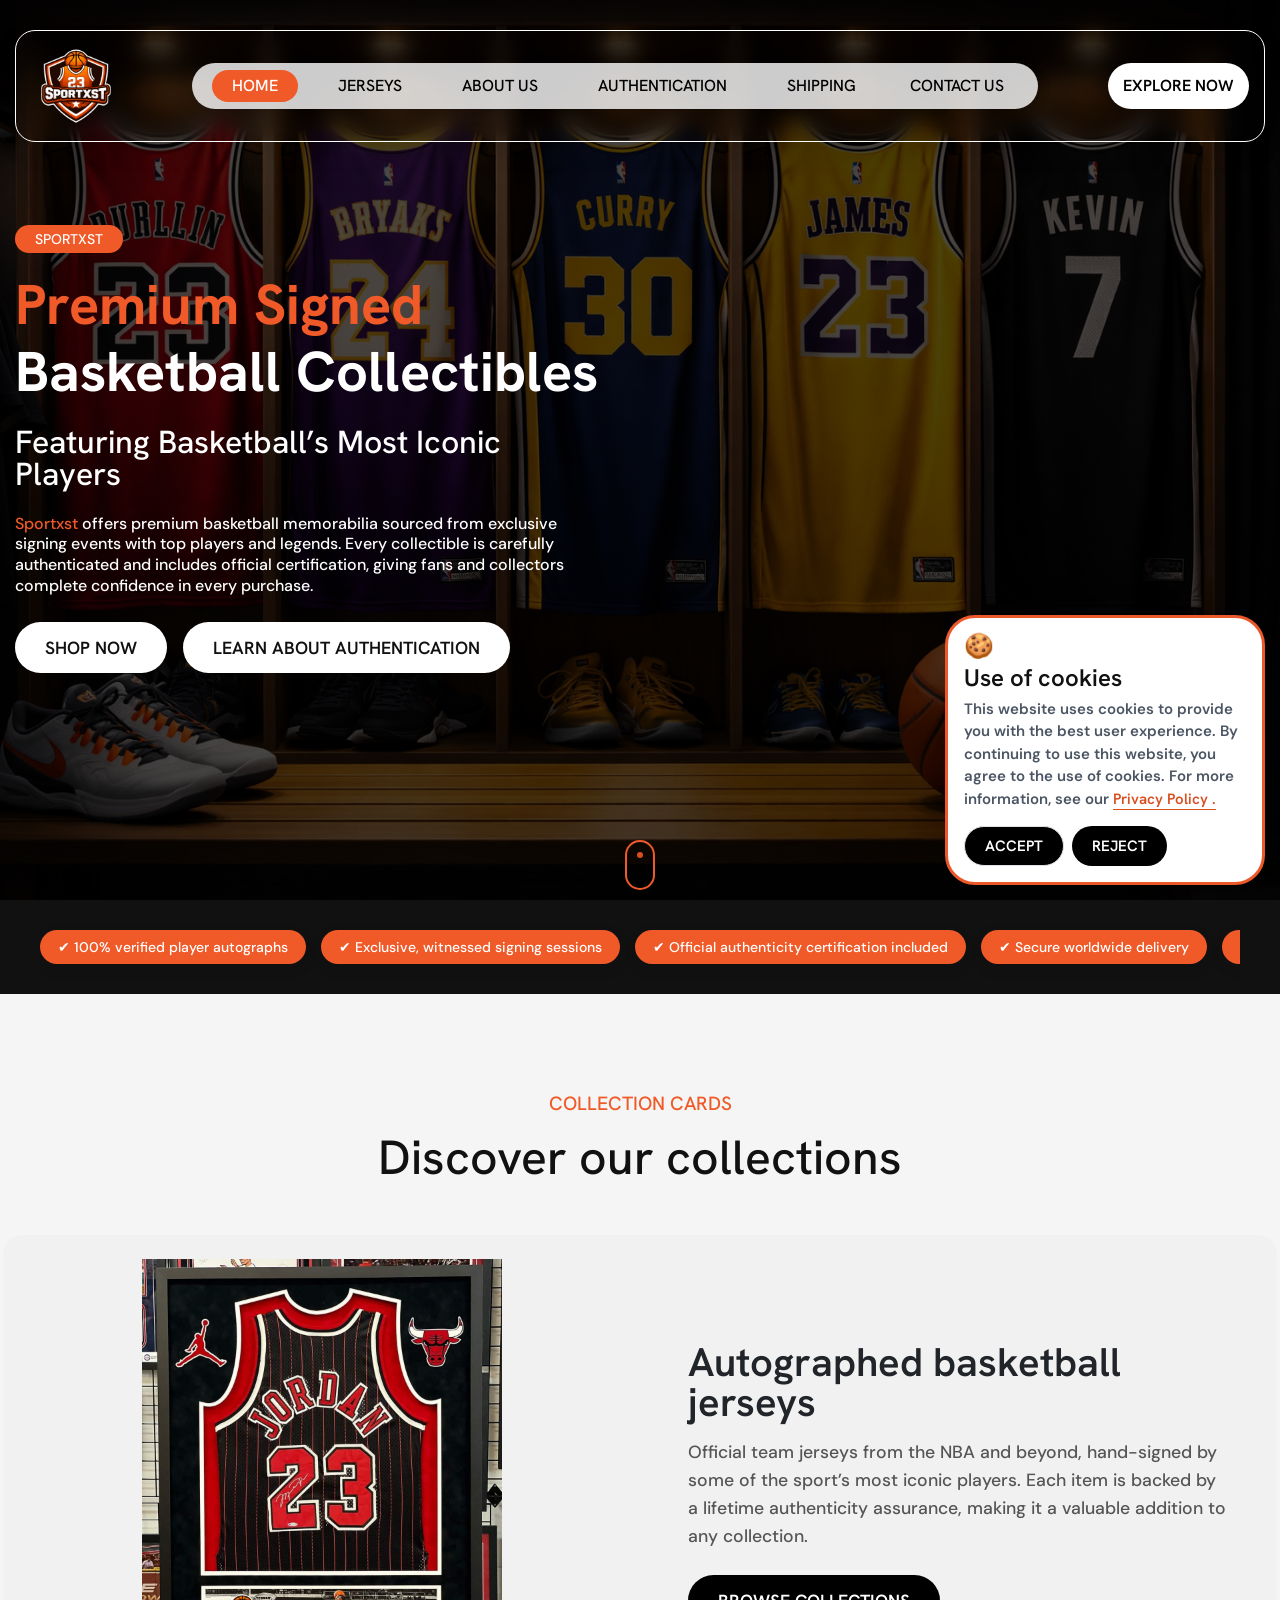
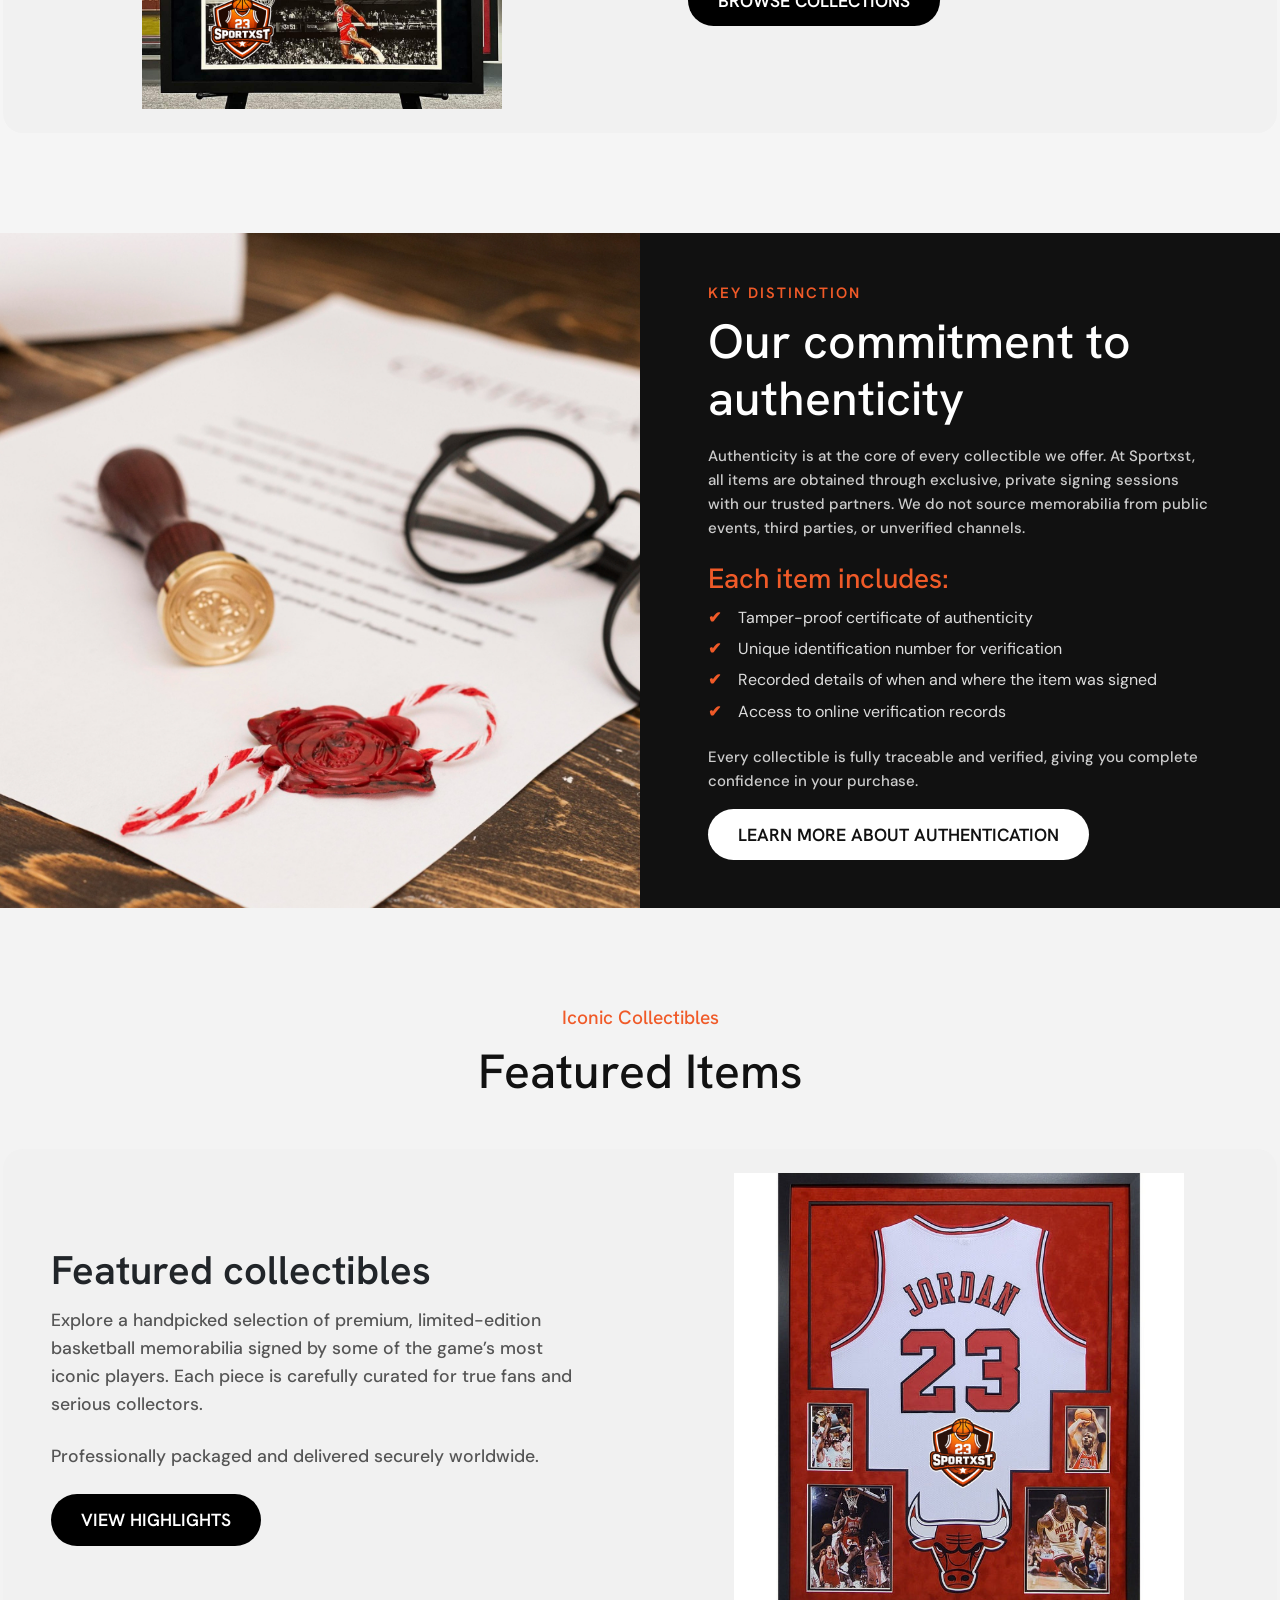
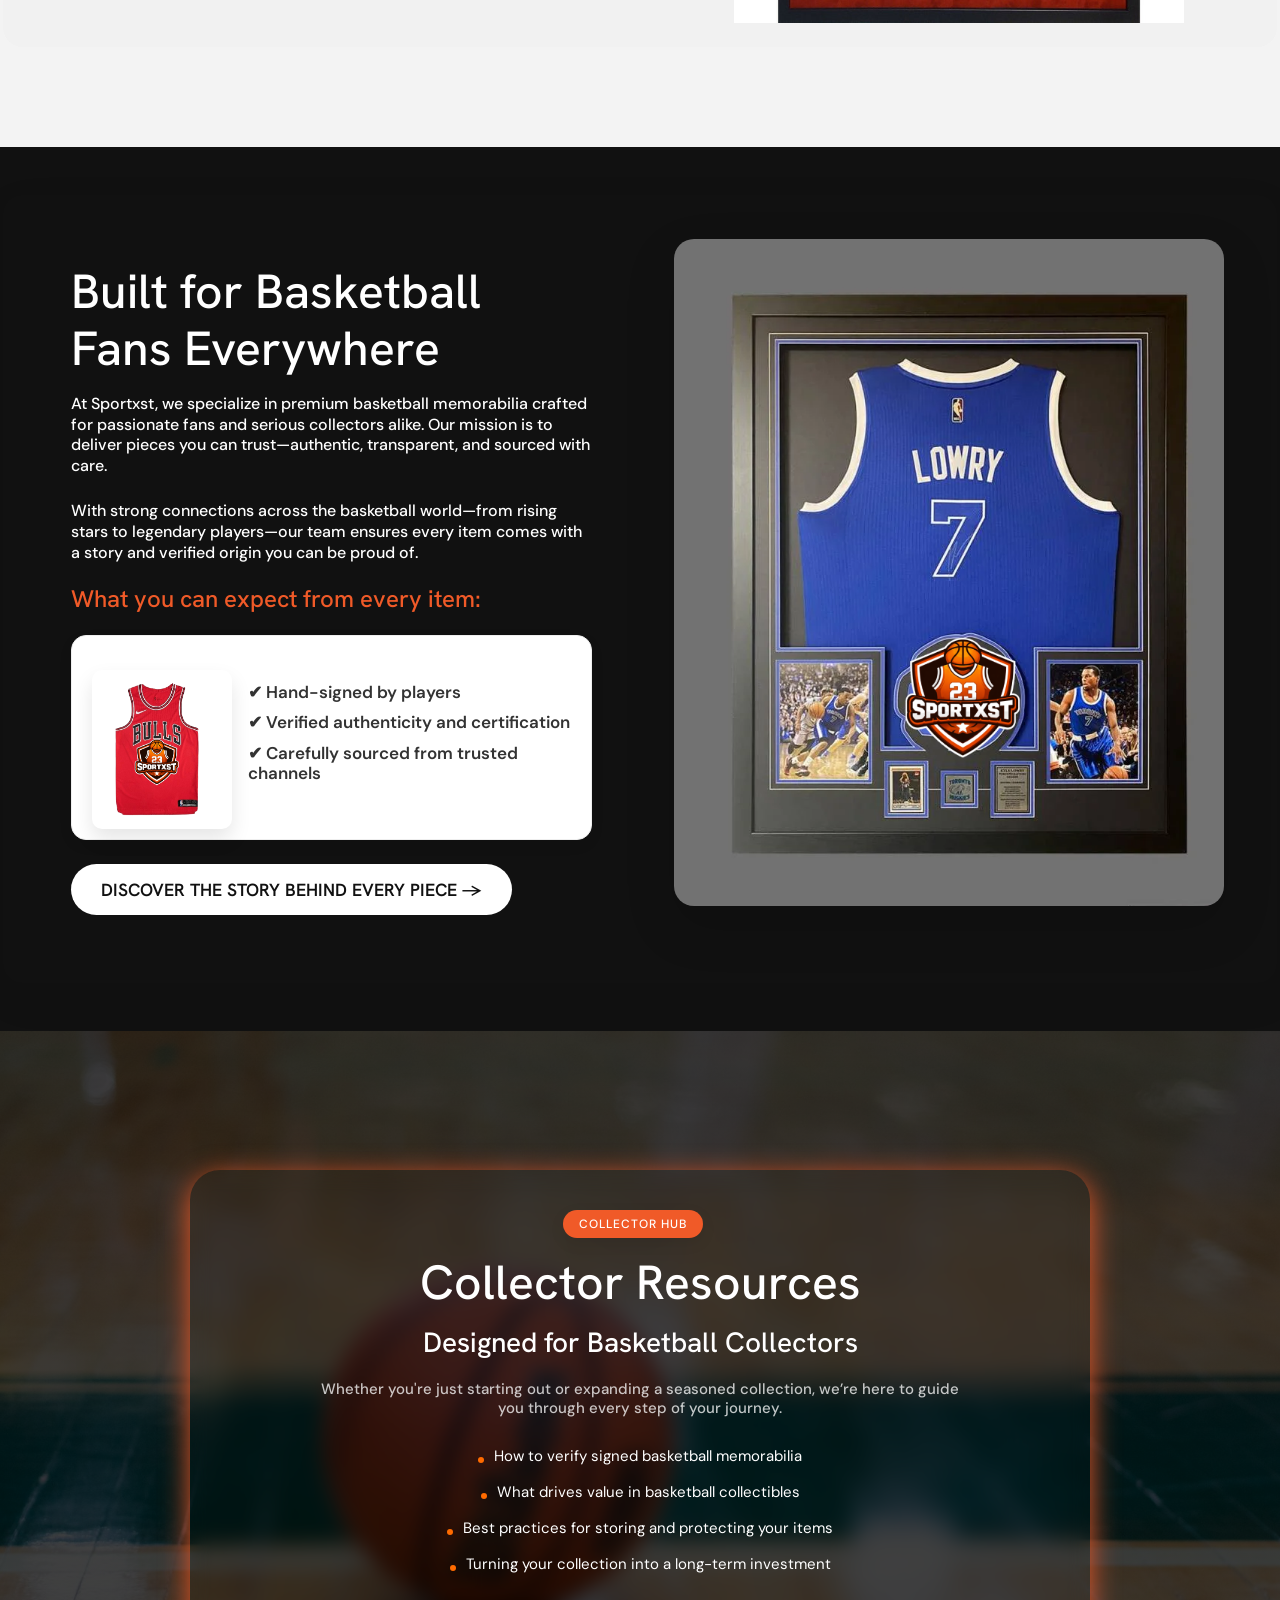
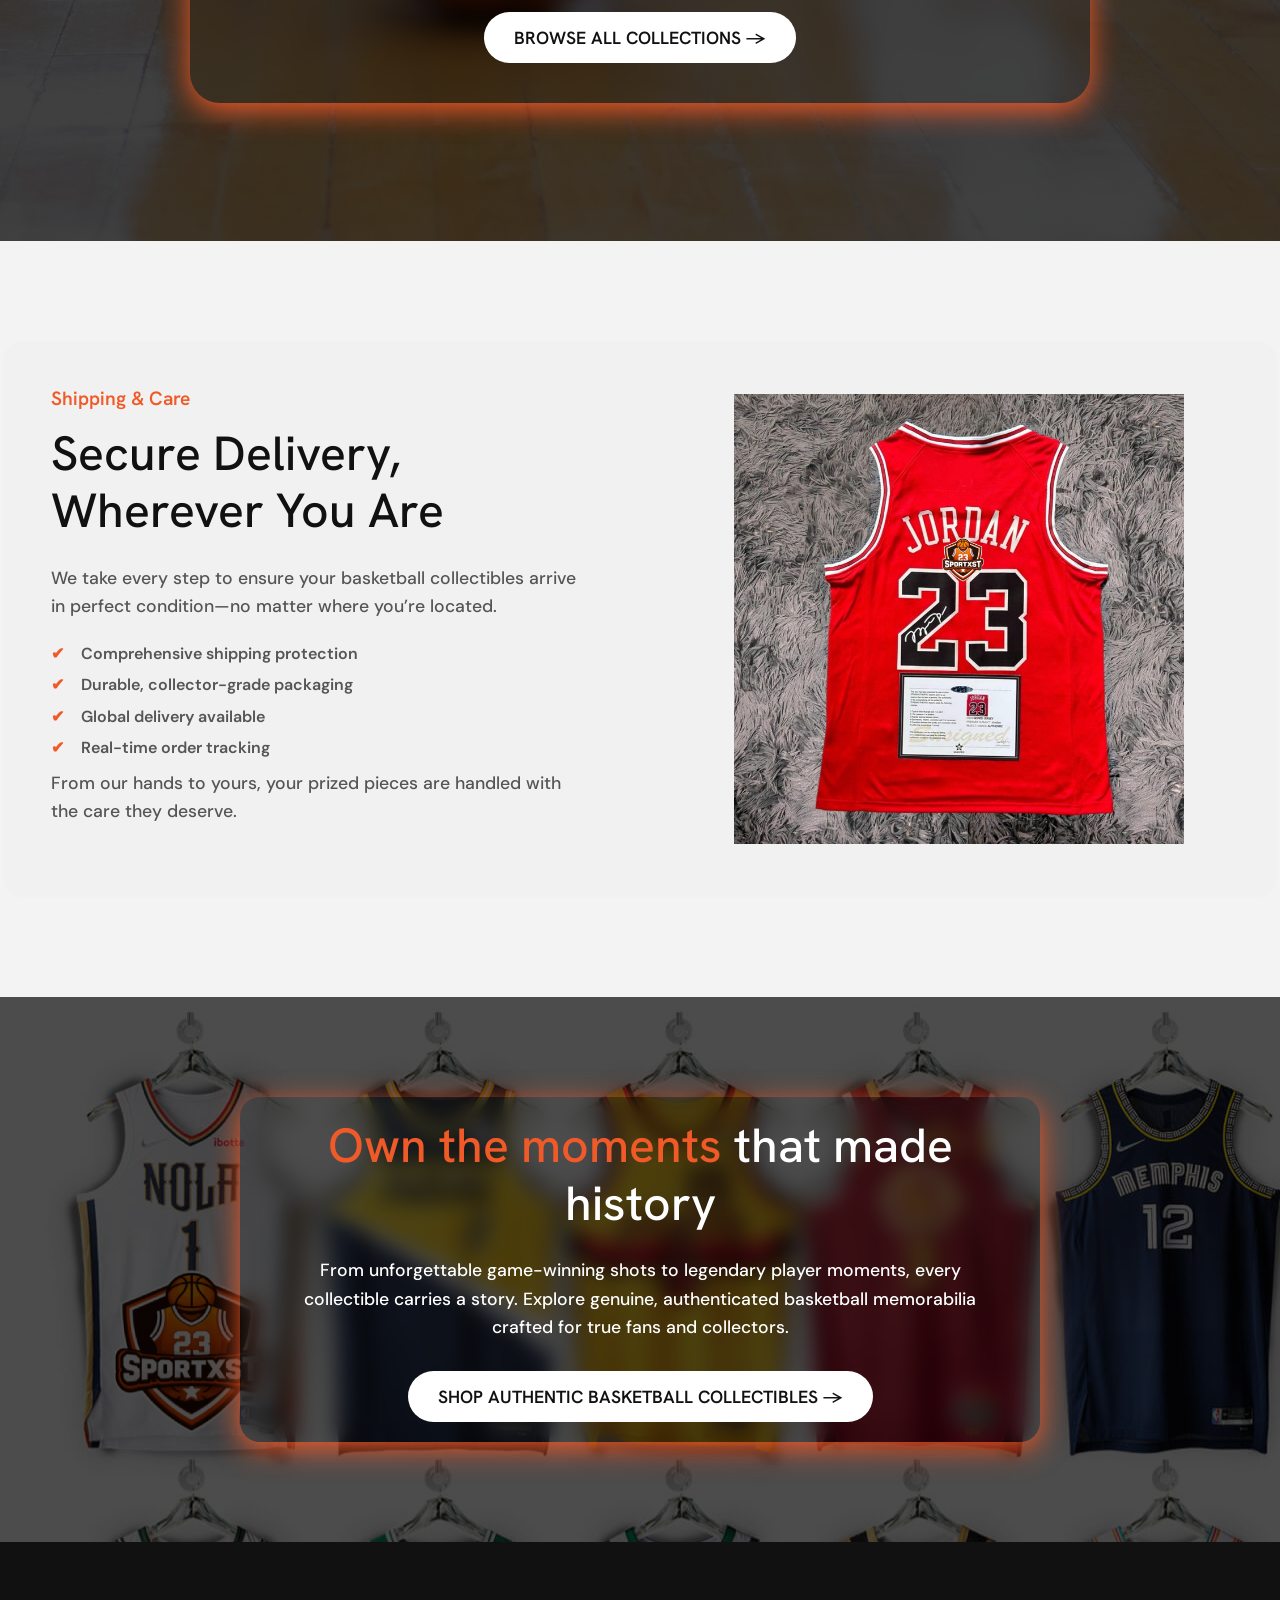
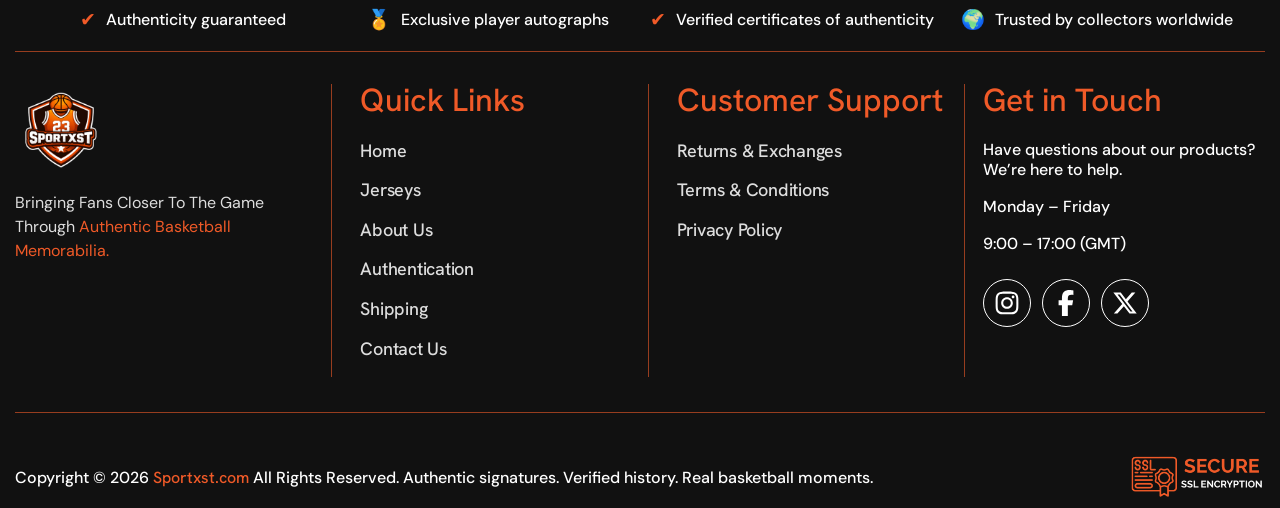
==== commit cc959eed: "testing points fixes" ====
--- a/index.html
+++ b/index.html
@@ -48,8 +48,8 @@
                     <a href="./about-us">About Us</a>
                     <a href="./authentication">Authentication</a>
                     <a href="./shipping">Shipping</a>
-                    <a class="./btn-touch w-100 mt-3" href="contact-us">Contact Us</a>
-                    <a class="./btn-outline-custom w-100 mt-2" href="/jerseys">Explore Now</a>
+                    <a class="./btn-touch w-100 mt-3" href="./contact-us">Contact Us</a>
+                    <a class="./btn-outline-custom w-100 mt-2" href="./jerseys">Explore Now</a>
                 </div>
             </div>
         </div>
--- a/assets/css/style.css
+++ b/assets/css/style.css
@@ -479,7 +479,7 @@
 /* Banner CSS Start */
 .hero {
     height: 100vh;
-    background: url('https://images.unsplash.com/photo-1546519638-68e109498ffc') center/cover no-repeat;
+    background: url('../images/hero_banner.png') center/cover no-repeat;
     position: relative;
     color: white;
     display: flex;
--- a/assets/css/responsive.css
+++ b/assets/css/responsive.css
@@ -122,6 +122,9 @@
     .jersey_page_card {
         width: 47%;
     }
+    .sidebar a {
+        font-size: 1.5rem;
+    }
 }
 
 @media (max-width: 767px) {
@@ -167,9 +170,6 @@
         padding: 3.5rem 0;
     }
 
-    .hero {
-        height: 80vh;
-    }
 
     .collection-card h3 {
         font-size: 2rem;
@@ -314,6 +314,9 @@
     .popup-text p {
         font-size: 0.8rem;
     }
+    .sidebar a {
+        font-size: 1.2rem;
+    }
 
 }
 
